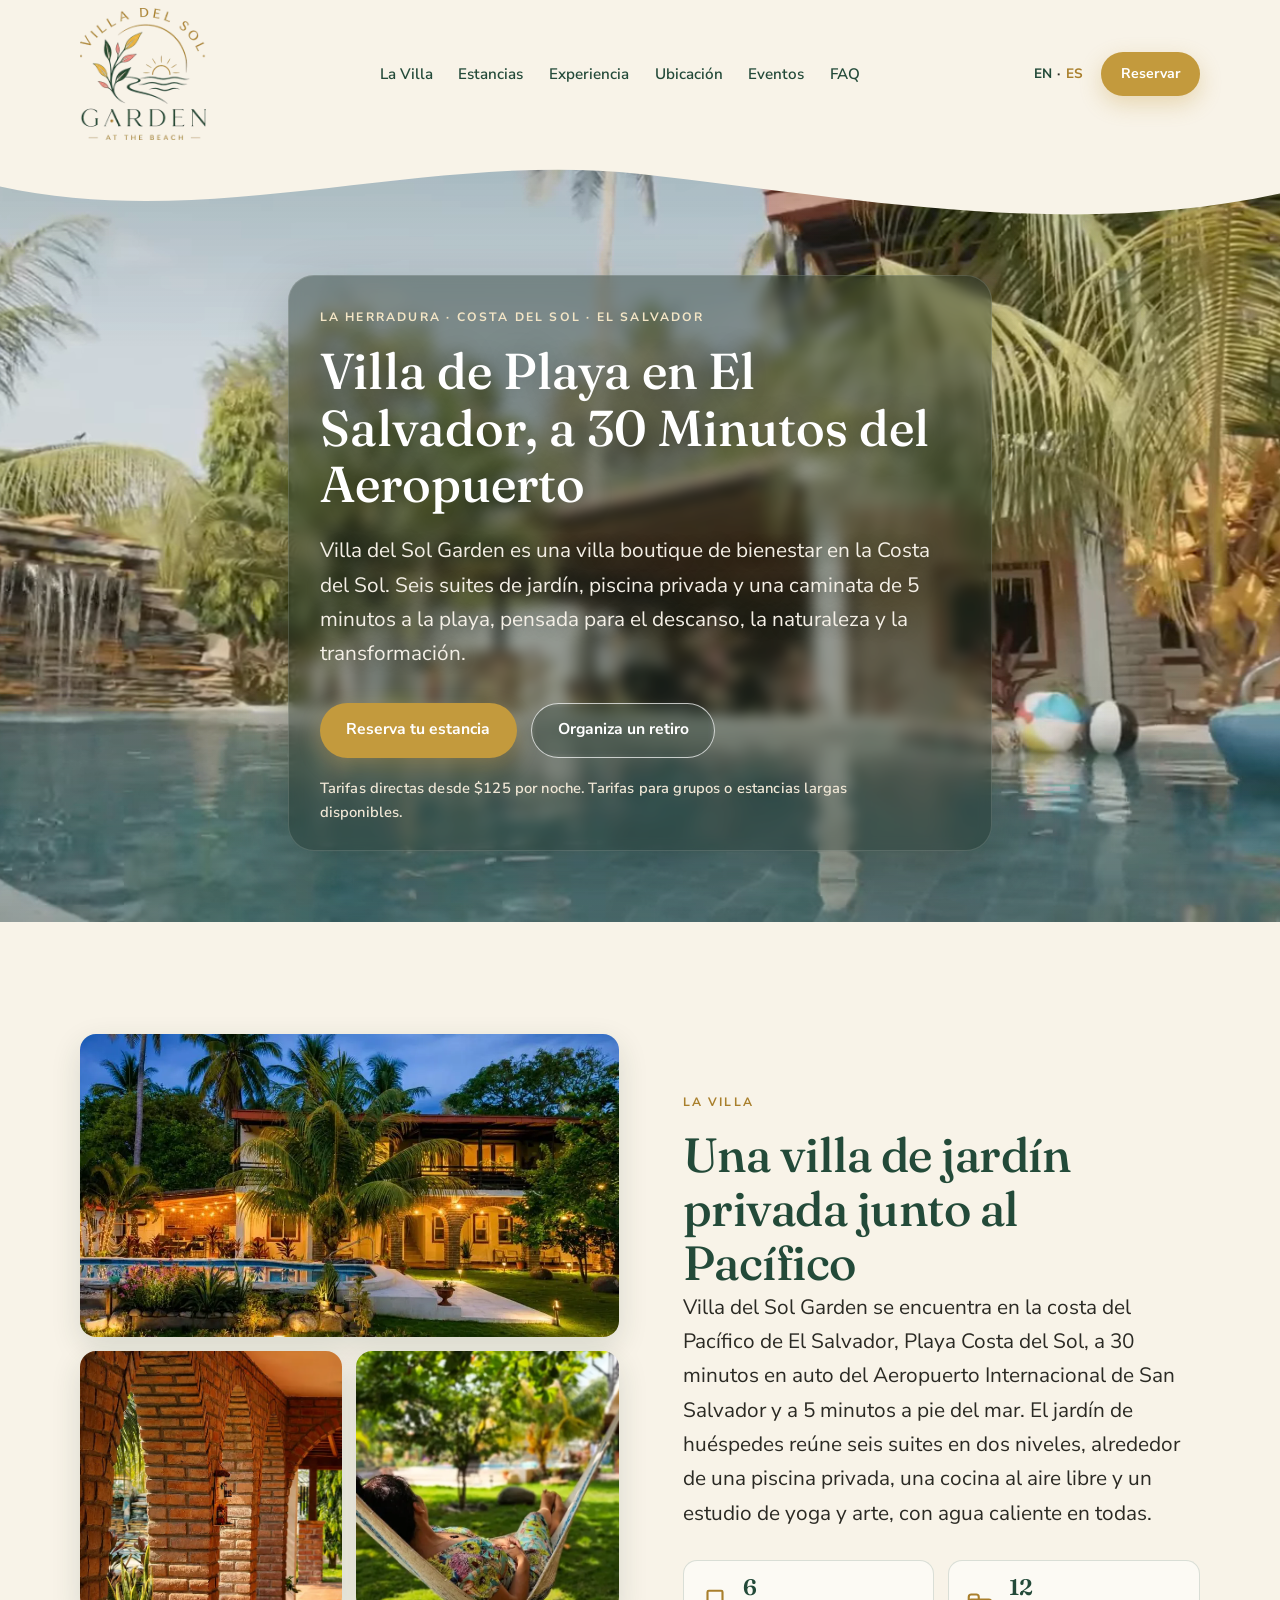
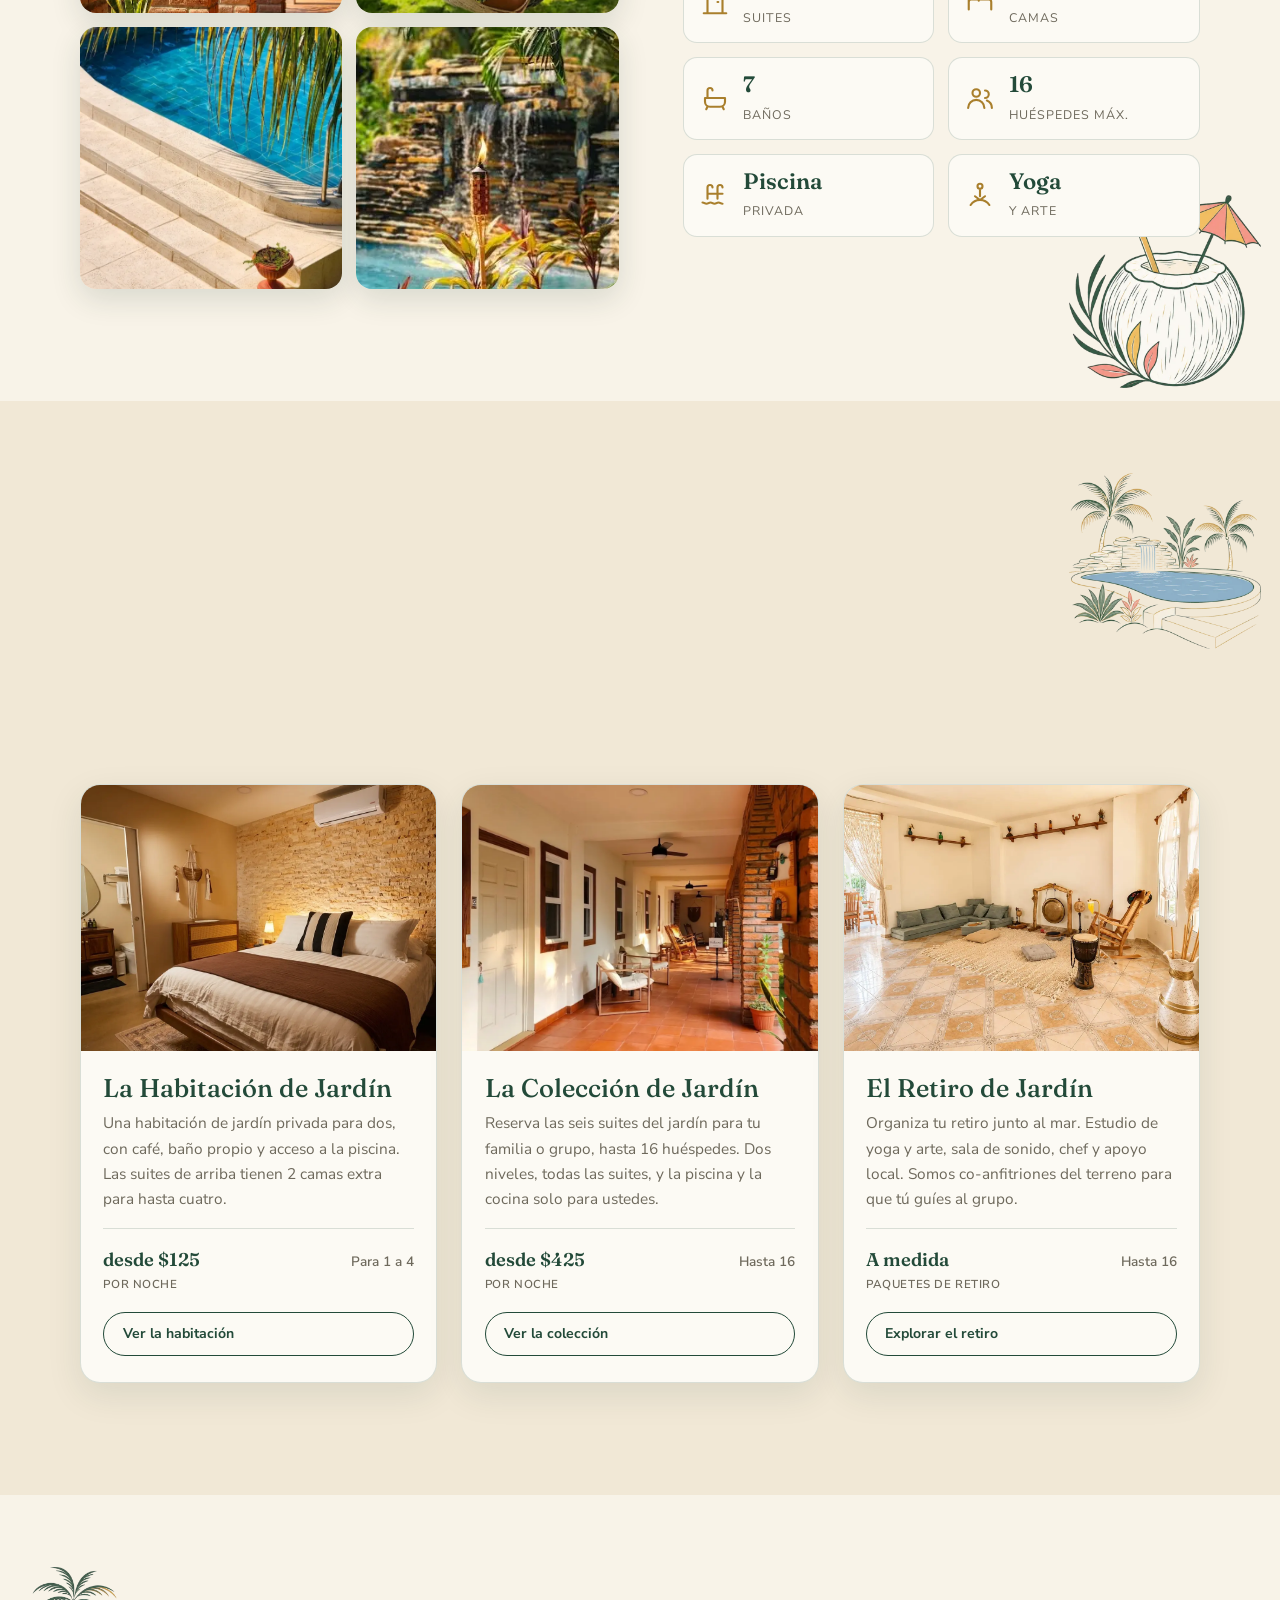
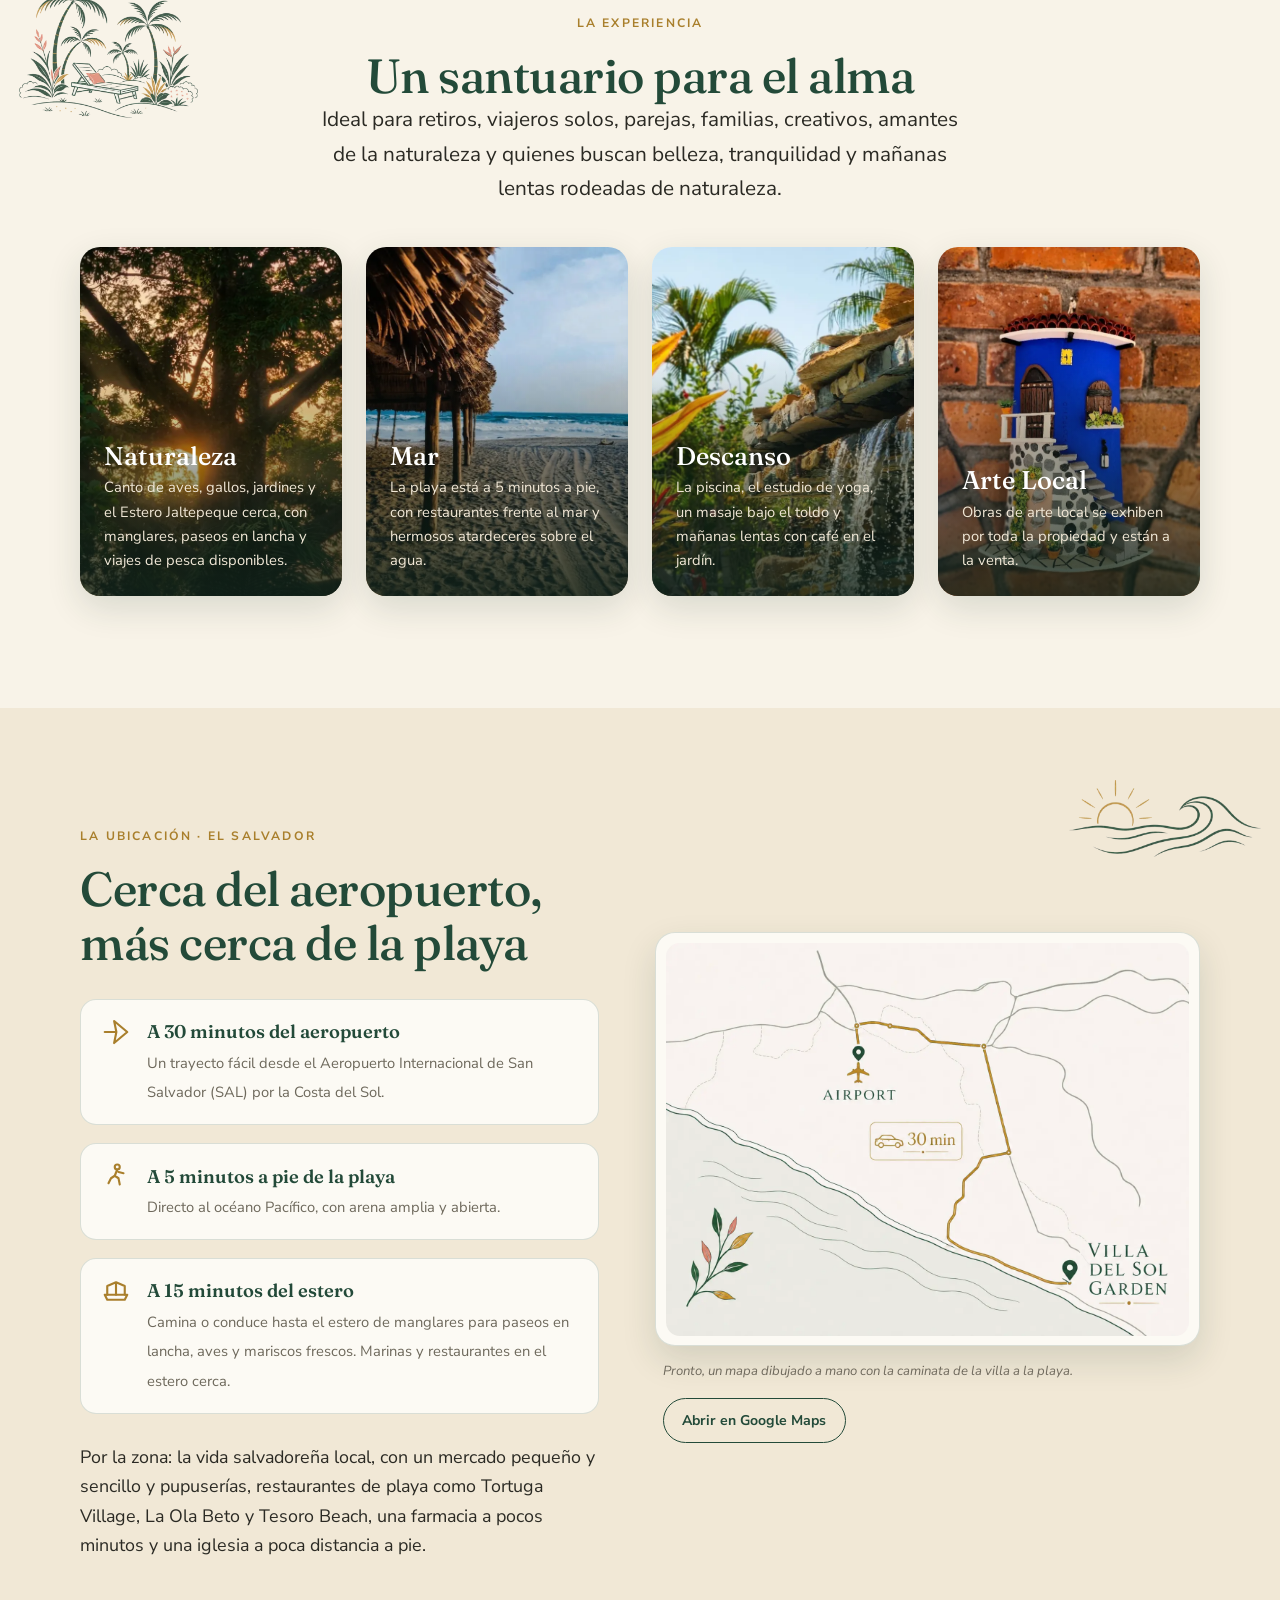
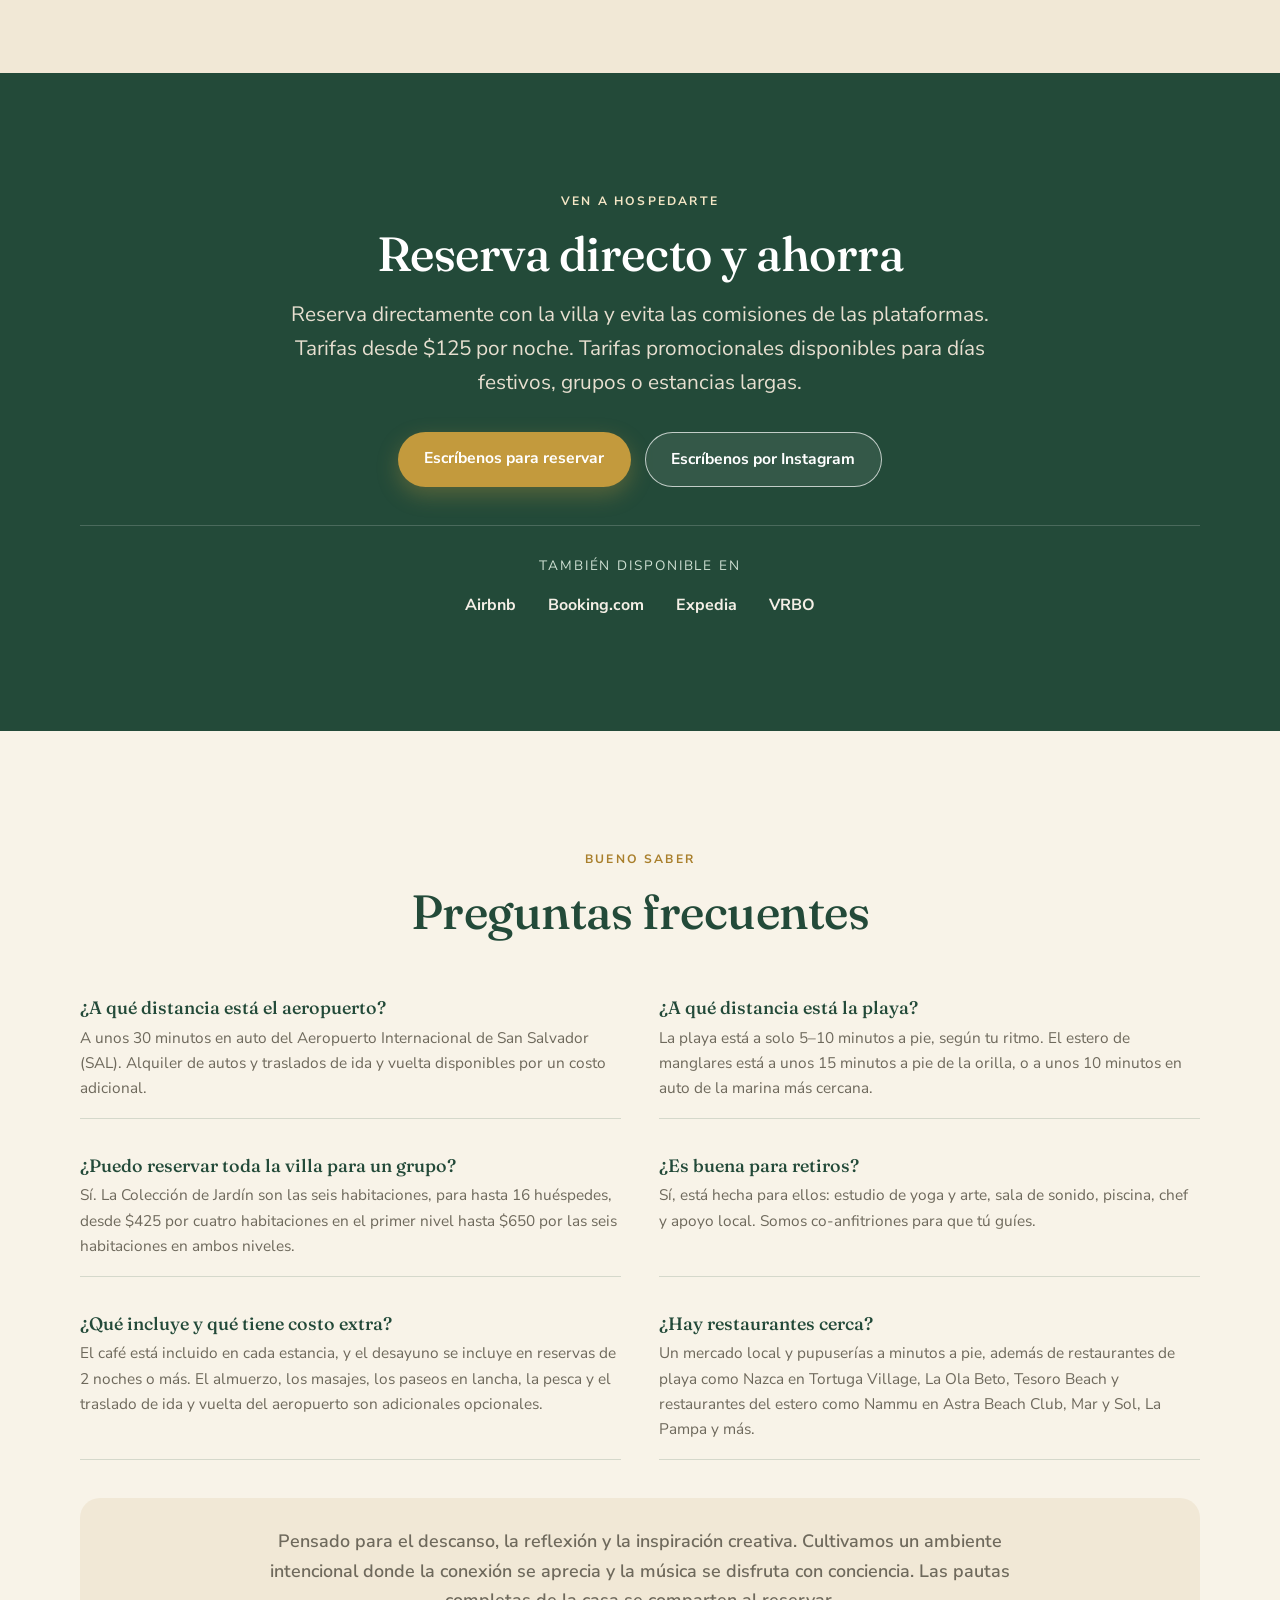
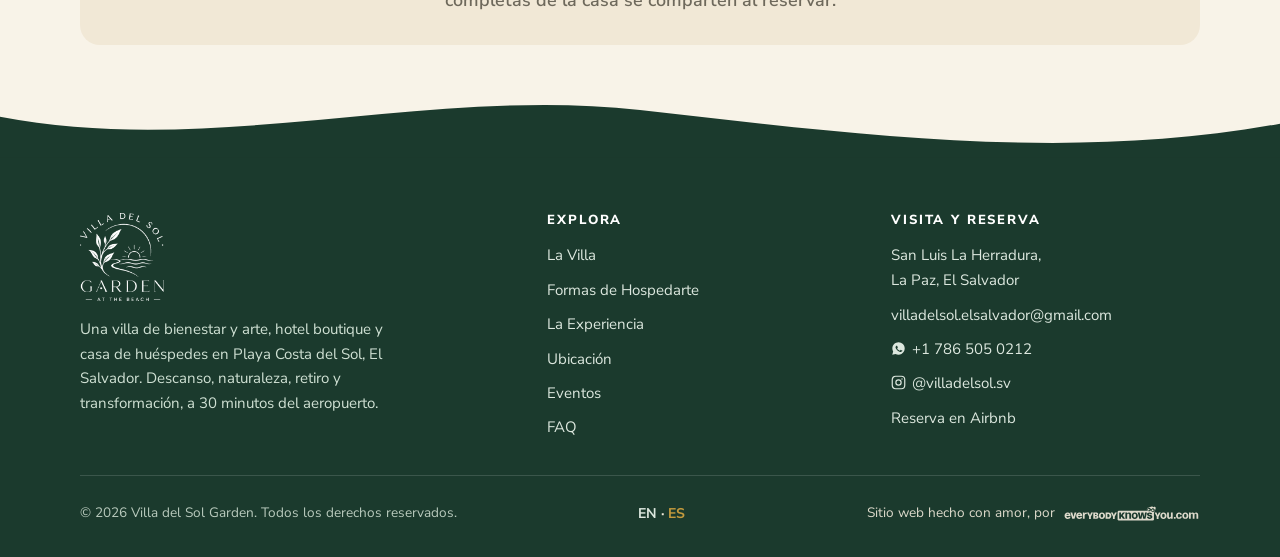
==== es/index.html @ 2000666f "Real La Teja photo + tweaks: coffee/breakfast-2night FAQ, remove Astra & driving distance, trim well" ====
<!DOCTYPE html>
<html lang="es">
<head>
<meta charset="UTF-8">
<meta name="viewport" content="width=device-width, initial-scale=1.0">
<title>Villa de Playa en El Salvador, a 30 Minutos del Aeropuerto</title>
<meta name="description" content="Villa del Sol Garden es una villa de bienestar en El Salvador, a 30 minutos del aeropuerto y a 5 minutos a pie de la playa. Seis suites, piscina privada, retiros. Reserva directo.">
<meta name="keywords" content="villa de playa El Salvador, alquiler de villa cerca del aeropuerto El Salvador, casa de playa a 30 minutos del aeropuerto, villa Costa del Sol, villa en La Herradura, retiro de bienestar El Salvador, venue para retiros El Salvador, villa privada con piscina El Salvador, casa de playa El Salvador">

<link rel="canonical" href="https://villadelsolsv.com/es/">
<link rel="alternate" hreflang="en" href="https://villadelsolsv.com/">
<link rel="alternate" hreflang="es" href="https://villadelsolsv.com/es/">
<link rel="alternate" hreflang="es-SV" href="https://villadelsolsv.com/es/">
<link rel="alternate" hreflang="x-default" href="https://villadelsolsv.com/">

<meta property="og:title" content="Villa de Playa en El Salvador, a 30 Minutos del Aeropuerto">
<meta property="og:description" content="Una villa de bienestar en la Costa del Sol de El Salvador. Seis suites de jardin, piscina privada y una caminata de 5 minutos a la playa.">
<meta property="og:type" content="website">
<meta property="og:url" content="https://villadelsolsv.com/es/">
<meta property="og:image" content="https://villadelsolsv.com/assets/images/social-share/social-share-villa-del-sol-garden-villadelsolsv.com.jpg">
<meta property="og:image:width" content="1200">
<meta property="og:image:height" content="630">
<meta property="og:image:alt" content="Villa del Sol Garden iluminada al atardecer junto a su piscina y palmeras">
<meta property="og:site_name" content="Villa del Sol Garden">
<meta property="og:locale" content="es_SV">
<meta property="og:locale:alternate" content="en_US">

<meta name="twitter:card" content="summary_large_image">
<meta name="twitter:title" content="Villa de Playa en El Salvador, a 30 Minutos del Aeropuerto">
<meta name="twitter:description" content="Una villa de bienestar en la Costa del Sol de El Salvador. Seis suites de jardin, piscina privada y una caminata de 5 minutos a la playa.">
<meta name="twitter:image" content="https://villadelsolsv.com/assets/images/social-share/social-share-villa-del-sol-garden-villadelsolsv.com.jpg">

<meta name="robots" content="index, follow, max-image-preview:large, max-snippet:-1, max-video-preview:-1">
<meta name="author" content="Villa del Sol Garden">
<meta name="theme-color" content="#234A39">
<meta name="geo.region" content="SV">
<meta name="geo.placename" content="La Herradura, La Paz, El Salvador">
<meta http-equiv="content-language" content="es">

<link rel="icon" href="../favicon.ico" sizes="any">
<link rel="icon" type="image/png" sizes="32x32" href="../favicon-32x32.png">
<link rel="icon" type="image/png" sizes="16x16" href="../favicon-16x16.png">
<link rel="apple-touch-icon" sizes="180x180" href="../apple-touch-icon.png">
<link rel="manifest" href="../site.webmanifest">
<link rel="alternate" type="text/plain" title="llms.txt" href="https://villadelsolsv.com/llms.txt">

<link rel="preload" as="image" href="../assets/images/hero/hero-villa-del-sol-garden-villadelsolsv.com.webp" type="image/webp" fetchpriority="high">
<link rel="preconnect" href="https://fonts.googleapis.com">
<link rel="preconnect" href="https://fonts.gstatic.com" crossorigin>
<link rel="preload" as="style" href="https://fonts.googleapis.com/css2?family=Fraunces:ital,wght@0,400;0,500;0,600;1,400&amp;family=Nunito+Sans:wght@400;600;700;800&amp;display=swap">
<link rel="stylesheet" href="https://fonts.googleapis.com/css2?family=Fraunces:ital,wght@0,400;0,500;0,600;1,400&amp;family=Nunito+Sans:wght@400;600;700;800&amp;display=swap" media="print" onload="this.media='all'">
<noscript><link rel="stylesheet" href="https://fonts.googleapis.com/css2?family=Fraunces:ital,wght@0,400;0,500;0,600;1,400&amp;family=Nunito+Sans:wght@400;600;700;800&amp;display=swap"></noscript>

<link rel="stylesheet" href="../assets/css/tokens.css">
<link rel="stylesheet" href="../assets/css/styles.css">

<script type="application/ld+json">
{
  "@context": "https://schema.org",
  "@graph": [
    {
      "@type": "Organization",
      "@id": "https://villadelsolsv.com/#org",
      "name": "Villa del Sol Garden",
      "alternateName": ["Villa del Sol Garden at the Beach", "Villa del Sol"],
      "url": "https://villadelsolsv.com/",
      "logo": "https://villadelsolsv.com/assets/images/logos/logo-villa-del-sol-garden-villadelsolsv.com.webp",
      "image": "https://villadelsolsv.com/assets/images/social-share/social-share-villa-del-sol-garden-villadelsolsv.com.jpg",
      "slogan": "Una villa de bienestar para el descanso, la naturaleza y la transformacion.",
      "description": "Villa del Sol Garden es una villa de bienestar en la Costa del Sol de El Salvador, a 30 minutos del Aeropuerto Internacional de San Salvador y a 5 minutos a pie de la playa. Seis suites de jardin, piscina privada, estudio de yoga y arte, y hospedaje para retiros.",
      "areaServed": ["SV", "US"],
      "knowsLanguage": ["en", "es"],
      "email": "villadelsol.elsalvador@gmail.com",
      "sameAs": [
        "https://www.instagram.com/villadelsol.sv",
        "https://www.airbnb.com/rooms/1538525863498838806",
        "https://www.booking.com/hotel/sv/villa-del-sol-garden-at-the-beach.html",
        "https://www.expedia.com/La-Herradura-Hotels-Villa-Del-Sol-Garden-At-The-Beach.h128071885.Hotel-Information"
      ]
    },
    {
      "@type": ["LodgingBusiness", "LocalBusiness"],
      "@id": "https://villadelsolsv.com/#lodging",
      "name": "Villa del Sol Garden",
      "parentOrganization": {"@id": "https://villadelsolsv.com/#org"},
      "description": "Villa de bienestar cerca de la playa y venue para retiros en La Herradura, El Salvador. Alquila una suite de jardin, todo el jardin de seis suites para un grupo de hasta 16, u organiza un retiro junto al mar.",
      "image": "https://villadelsolsv.com/assets/images/social-share/social-share-villa-del-sol-garden-villadelsolsv.com.jpg",
      "url": "https://villadelsolsv.com/es/",
      "email": "villadelsol.elsalvador@gmail.com",
      "priceRange": "$$",
      "currenciesAccepted": "USD",
      "numberOfRooms": 6,
      "address": {"@type": "PostalAddress", "addressCountry": "SV", "addressRegion": "La Paz", "addressLocality": "San Luis La Herradura"},
      "areaServed": [{"@type": "Country", "name": "El Salvador"}],
      "hasMap": "https://maps.app.goo.gl/d9JLudeJX6YPt68A8",
      "geo": {"@type": "GeoCoordinates", "latitude": 13.3318432, "longitude": -88.9728777}
    },
    {
      "@type": "WebSite",
      "@id": "https://villadelsolsv.com/#website",
      "url": "https://villadelsolsv.com/",
      "name": "Villa del Sol Garden",
      "inLanguage": ["en", "es"],
      "publisher": {"@id": "https://villadelsolsv.com/#org"}
    }
  ]
}
</script>
<script type="application/ld+json">
{
  "@context": "https://schema.org",
  "@type": "FAQPage",
  "@id": "https://villadelsolsv.com/es/#faq",
  "inLanguage": "es",
  "mainEntity": [
    {"@type":"Question","name":"A que distancia esta del aeropuerto?","acceptedAnswer":{"@type":"Answer","text":"A unos 30 minutos en auto del Aeropuerto Internacional de San Salvador (SAL), en la Costa del Sol cerca de La Herradura."}},
    {"@type":"Question","name":"A que distancia esta la playa?","acceptedAnswer":{"@type":"Answer","text":"El Pacifico esta a unos 5 minutos a pie, y el estero de manglares a unos 15 minutos caminando."}},
    {"@type":"Question","name":"Puedo reservar toda la villa para un grupo?","acceptedAnswer":{"@type":"Answer","text":"Si. La Coleccion de Jardin son las seis habitaciones, para hasta 16 huespedes, desde 425 dolares por cuatro habitaciones en el primer nivel hasta 650 por las seis habitaciones en ambos niveles."}},
    {"@type":"Question","name":"Es buena para retiros?","acceptedAnswer":{"@type":"Answer","text":"Si. Esta hecha para retiros, con estudio de yoga y arte, sala de sonido, piscina, chef y apoyo local. La anfitriona co-organiza para que los facilitadores solo guien."}},
    {"@type":"Question","name":"Que incluye y que tiene costo extra?","acceptedAnswer":{"@type":"Answer","text":"El cafe esta incluido en cada estancia, y el desayuno se incluye en reservas de 2 noches o mas. El almuerzo, los masajes, los paseos en lancha, la pesca y el traslado del aeropuerto son adicionales opcionales."}},
    {"@type":"Question","name":"Hay restaurantes cerca?","acceptedAnswer":{"@type":"Answer","text":"Un mercado local y pupuserias a minutos, ademas de restaurantes de playa como Tortuga Village, La Ola Beto y Tesoro Beach."}}
  ]
}
</script>
</head>
<body>

<header class="site-header">
  <div class="wrap">
    <nav class="nav" aria-label="Principal">
      <a class="brand" href="index.html" aria-label="Inicio de Villa del Sol Garden">
        <img src="../assets/images/logos/logo-villa-del-sol-garden-transparent-villadelsolsv.com.webp" alt="Logo de Villa del Sol Garden" width="132" height="140">
        <span class="brand-name">Villa del Sol Garden<small>Junto a la Playa</small></span>
      </a>
      <ul class="nav-links">
        <li><a href="#villa">La Villa</a></li>
        <li><a href="#stays">Estancias</a></li>
        <li><a href="#experience">Experiencia</a></li>
        <li><a href="#location">Ubicaci&oacute;n</a></li>
        <li><a href="retreat.html#events">Eventos</a></li><li><a href="faq.html">FAQ</a></li>
      </ul>
      <div class="nav-right">
        <div class="lang"><a href="../index.html">EN</a> · <span class="active">ES</span></div>
        <a class="btn btn-gold btn-sm" href="#book">Reservar</a>
        <button class="nav-toggle" aria-label="Abrir men&uacute;" aria-expanded="false"><span></span><span></span><span></span></button>
      </div>
    </nav>
  </div>
</header>

<main>

  <section class="hero" id="top">
    <div class="hero-media">
      <img class="hero-poster" src="../assets/images/hero/hero-villa-del-sol-garden-villadelsolsv.com.webp" alt="Villa del Sol Garden iluminada al atardecer junto a su piscina, palmeras y jard&iacute;n" fetchpriority="high">
      <video class="hero-video" muted loop playsinline preload="none" aria-hidden="true"
        data-mp4="../assets/video/hero-loop-villa-del-sol-villadelsolsv.com.mp4"
        data-webm="../assets/video/hero-loop-villa-del-sol-villadelsolsv.com.webm"></video>
    </div>
    <div class="hero-wave" aria-hidden="true">
      <svg viewBox="0 0 1440 100" preserveAspectRatio="none"><path d="M0,44 C240,96 480,4 720,30 C960,56 1200,104 1440,52 L1440,0 L0,0 Z"></path></svg>
    </div>
    <div class="wrap">
      <div class="hero-inner">
        <span class="eyebrow">La Herradura &middot; Costa del Sol &middot; El Salvador</span>
        <h1>Villa de Playa en El Salvador, a 30 Minutos del Aeropuerto</h1>
        <p class="lead">Villa del Sol Garden es una villa boutique de bienestar en la Costa del Sol. Seis suites de jard&iacute;n, piscina privada y una caminata de 5 minutos a la playa, pensada para el descanso, la naturaleza y la transformaci&oacute;n.</p>
        <div class="hero-cta">
          <a class="btn btn-gold" href="#book">Reserva tu estancia</a>
          <a class="btn btn-ghost" href="#stays">Organiza un retiro</a>
        </div>
        <p class="hero-note">Tarifas directas desde $125 por noche. Tarifas para grupos o estancias largas disponibles.</p>
      </div>
    </div>
  </section>

  <section class="section" id="villa"><div class="motif motif--br" aria-hidden="true"><img src="../assets/images/decor/decor-coconut-drink-villa-del-sol-villadelsolsv.com.webp" alt="A coconut drink illustration" loading="lazy"></div>
    <div class="wrap">
      <div class="villa-grid">
        <div class="villa-mosaic reveal">
          <img src="../assets/images/gallery/villa-1-villa-del-sol-villadelsolsv.com.webp" alt="Villa del Sol Garden y su piscina desde el jard&iacute;n" loading="lazy">
          <img src="../assets/images/gallery/villa-2-villa-del-sol-villadelsolsv.com.webp" alt="Palmeras y vegetaci&oacute;n en los jardines de Villa del Sol Garden" loading="lazy">
          <img src="../assets/images/gallery/villa-3-villa-del-sol-villadelsolsv.com.webp" alt="Terraza cubierta y comedor al aire libre en Villa del Sol Garden" loading="lazy">
          <img src="../assets/images/gallery/villa-4-villa-del-sol-villadelsolsv.com.webp" alt="Interior c&aacute;lido de una suite en Villa del Sol Garden" loading="lazy">
          <img src="../assets/images/gallery/villa-5-villa-del-sol-villadelsolsv.com.webp" alt="Detalle del jard&iacute;n en Villa del Sol Garden" loading="lazy">
        </div>
        <div class="reveal">
          <span class="eyebrow">La Villa</span>
          <h2>Una villa de jard&iacute;n privada junto al Pac&iacute;fico</h2>
          <p class="lead">Villa del Sol Garden se encuentra en la costa del Pac&iacute;fico de El Salvador, Playa Costa del Sol, a 30 minutos en auto del Aeropuerto Internacional de San Salvador y a 5 minutos a pie del mar. El jard&iacute;n de hu&eacute;spedes re&uacute;ne seis suites en dos niveles, alrededor de una piscina privada, una cocina al aire libre y un estudio de yoga y arte, con agua caliente en todas.</p>
          <div class="icon-stats">
            <div class="icon-stat"><svg viewBox="0 0 24 24" fill="none" stroke="currentColor" stroke-width="1.7" stroke-linecap="round" stroke-linejoin="round"><path d="M3 21h18M6 21V4a1 1 0 0 1 1-1h10a1 1 0 0 1 1 1v17"/><path d="M14 12h.6"/></svg><div><b>6</b><span>Suites</span></div></div>
            <div class="icon-stat"><svg viewBox="0 0 24 24" fill="none" stroke="currentColor" stroke-width="1.7" stroke-linecap="round" stroke-linejoin="round"><path d="M3 18v-6a2 2 0 0 1 2-2h14a2 2 0 0 1 2 2v6M3 18v-9M21 18v-3M3 12V8a2 2 0 0 1 2-2h4a2 2 0 0 1 2 2v3"/></svg><div><b>12</b><span>Camas</span></div></div>
            <div class="icon-stat"><svg viewBox="0 0 24 24" fill="none" stroke="currentColor" stroke-width="1.7" stroke-linecap="round" stroke-linejoin="round"><path d="M4 12h16v3a4 4 0 0 1-4 4H8a4 4 0 0 1-4-4v-3Z"/><path d="M6 12V6a2 2 0 0 1 4 0"/><path d="M6 19l-1 2M18 19l1 2"/></svg><div><b>7</b><span>Ba&ntilde;os</span></div></div>
            <div class="icon-stat"><svg viewBox="0 0 24 24" fill="none" stroke="currentColor" stroke-width="1.7" stroke-linecap="round" stroke-linejoin="round"><circle cx="9" cy="8" r="3"/><path d="M2.5 20a6.5 6.5 0 0 1 13 0M16 6a3 3 0 0 1 0 6M21.5 20a6.5 6.5 0 0 0-4-6"/></svg><div><b>16</b><span>Hu&eacute;spedes m&aacute;x.</span></div></div>
            <div class="icon-stat"><svg viewBox="0 0 24 24" fill="none" stroke="currentColor" stroke-width="1.7" stroke-linecap="round" stroke-linejoin="round"><path d="M2 18c1.6 0 1.6 1 3.2 1s1.6-1 3.2-1 1.6 1 3.2 1 1.6-1 3.2-1 1.6 1 3.2 1"/><path d="M6 15V6a2 2 0 0 1 4 0M14 15V6a2 2 0 0 1 4 0M6 11h12"/></svg><div><b>Piscina</b><span>Privada</span></div></div>
            <div class="icon-stat"><svg viewBox="0 0 24 24" fill="none" stroke="currentColor" stroke-width="1.7" stroke-linecap="round" stroke-linejoin="round"><circle cx="12" cy="5" r="2"/><path d="M12 8v5M4.5 20c2-3 4.7-4 7.5-4s5.5 1 7.5 4M8 13l4 3 4-3"/></svg><div><b>Yoga</b><span>y arte</span></div></div>
          </div>
        </div>
      </div>
    </div>
  </section>

  <section class="section section--surface" id="stays"><div class="motif motif--right motif--top" aria-hidden="true"><img src="../assets/images/decor/decor-swimming-pool-villa-del-sol-villadelsolsv.com.webp" alt="A swimming pool illustration" loading="lazy"></div>
    <div class="leaf-flock" data-n="12" aria-hidden="true"></div>
    <div class="wrap">
      <div class="sec-head center reveal">
        <span class="eyebrow">Formas de Hospedarte</span>
        <h2>3 formas de disfrutar el jard&iacute;n</h2>
        <p class="lead">Ven solo o en pareja, con toda la familia o en grupo, u organiza un retiro junto al mar. El caf&eacute; est&aacute; incluido en cada estancia.</p>
        <span class="beach-badge"><svg viewBox="0 0 24 24" fill="none" stroke="currentColor" stroke-width="1.7" stroke-linecap="round" stroke-linejoin="round"><circle cx="13" cy="4" r="2"/><path d="M13 6l-2 5 3 2 1 5M11 11l-3 2-2 4M14 8l4 1"/></svg> A solo 5 minutos a pie de la playa</span>
      </div>
      <div class="stay-grid">
        <article class="stay-card reveal">
          <div class="ph"><img src="../assets/images/rooms/single-garden-room-villa-del-sol-villadelsolsv.com.webp" alt="Suite de jard&iacute;n privada con cama queen en Villa del Sol Garden" loading="lazy"></div>
          <div class="stay-body">
            <h3>La Habitaci&oacute;n de Jard&iacute;n</h3>
            <p>Una habitaci&oacute;n de jard&iacute;n privada para dos, con caf&eacute;, ba&ntilde;o propio y acceso a la piscina. Las suites de arriba tienen 2 camas extra para hasta cuatro.</p>
            <div class="stay-meta"><span class="price">desde $125<small>por noche</small></span><span class="cap-n">Para 1 a 4</span></div>
            <a class="btn btn-outline btn-sm" href="single.html">Ver la habitaci&oacute;n</a>
          </div>
        </article>
        <article class="stay-card reveal">
          <div class="ph"><img src="../assets/images/rooms/family-garden-collection-villa-del-sol-villadelsolsv.com.webp" alt="El jard&iacute;n completo y la terraza de Villa del Sol Garden preparados para un grupo" loading="lazy"></div>
          <div class="stay-body">
            <h3>La Colecci&oacute;n de Jard&iacute;n</h3>
            <p>Reserva las seis suites del jard&iacute;n para tu familia o grupo, hasta 16 hu&eacute;spedes. Dos niveles, todas las suites, y la piscina y la cocina solo para ustedes.</p>
            <div class="stay-meta"><span class="price">desde $425<small>por noche</small></span><span class="cap-n">Hasta 16</span></div>
            <a class="btn btn-outline btn-sm" href="family.html">Ver la colecci&oacute;n</a>
          </div>
        </article>
        <article class="stay-card reveal">
          <div class="ph"><img src="../assets/images/rooms/garden-retreat-villa-del-sol-villadelsolsv.com.webp" alt="Espacio de yoga y reuni&oacute;n preparado para un retiro en Villa del Sol Garden" loading="lazy"></div>
          <div class="stay-body">
            <h3>El Retiro de Jard&iacute;n</h3>
            <p>Organiza tu retiro junto al mar. Estudio de yoga y arte, sala de sonido, chef y apoyo local. Somos co-anfitriones del terreno para que t&uacute; gu&iacute;es al grupo.</p>
            <div class="stay-meta"><span class="price">A medida<small>paquetes de retiro</small></span><span class="cap-n">Hasta 16</span></div>
            <a class="btn btn-outline btn-sm" href="retreat.html">Explorar el retiro</a>
          </div>
        </article>
      </div>
    </div>
  </section>

  <section class="section" id="experience"><div class="motif motif--left motif--top" aria-hidden="true"><img src="../assets/images/decor/decor-palm-relax-villa-del-sol-villadelsolsv.com.webp" alt="A palm trees and lounge illustration" loading="lazy"></div>
    <div class="wrap">
      <div class="sec-head center reveal">
        <span class="eyebrow">La Experiencia</span>
        <h2>Un santuario para el alma</h2>
        <p class="lead">Ideal para retiros, viajeros solos, parejas, familias, creativos, amantes de la naturaleza y quienes buscan belleza, tranquilidad y ma&ntilde;anas lentas rodeadas de naturaleza.</p>
      </div>
      <div class="exp-grid">
        <article class="exp-card reveal">
          <img src="../assets/images/experience/experience-nature-villa-del-sol-villadelsolsv.com.webp" alt="Naturaleza tropical y canto de aves alrededor de Villa del Sol Garden" loading="lazy">
          <div class="txt"><h3>Naturaleza</h3><p>Canto de aves, gallos, jardines y el Estero Jaltepeque cerca, con manglares, paseos en lancha y viajes de pesca disponibles.</p></div>
        </article>
        <article class="exp-card reveal">
          <img src="../assets/images/experience/experience-ocean-villa-del-sol-villadelsolsv.com.webp" alt="El oc&eacute;ano Pac&iacute;fico y el atardecer cerca de Villa del Sol Garden" loading="lazy">
          <div class="txt"><h3>Mar</h3><p>La playa est&aacute; a 5 minutos a pie, con restaurantes frente al mar y hermosos atardeceres sobre el agua.</p></div>
        </article>
        <article class="exp-card reveal">
          <img src="../assets/images/experience/experience-relaxation-villa-del-sol-villadelsolsv.com.webp" alt="Descanso junto a la piscina y el jard&iacute;n en Villa del Sol Garden" loading="lazy">
          <div class="txt"><h3>Descanso</h3><p>La piscina, el estudio de yoga, un masaje bajo el toldo y ma&ntilde;anas lentas con caf&eacute; en el jard&iacute;n.</p></div>
        </article>
        <article class="exp-card reveal">
          <img src="../assets/images/experience/experience-localart-villa-del-sol-villadelsolsv.com.webp" alt="Arte salvadore&ntilde;o local exhibido en Villa del Sol Garden" loading="lazy">
          <div class="txt"><h3>Arte Local</h3><p>Obras de arte local se exhiben por toda la propiedad y est&aacute;n a la venta.</p></div>
        </article>
      </div>
    </div>
  </section>

  <section class="section section--surface" id="location"><div class="motif motif--right motif--top" aria-hidden="true"><img src="../assets/images/decor/decor-waves-sun-villa-del-sol-villadelsolsv.com.webp" alt="A waves and sun illustration" loading="lazy"></div>
    <div class="wrap">
      <div class="loc-grid">
        <div class="reveal">
          <span class="eyebrow">La Ubicaci&oacute;n &middot; El Salvador</span>
          <h2>Cerca del aeropuerto, m&aacute;s cerca de la playa</h2>
          <div class="loc-facts">
            <div class="loc-fact"><svg viewBox="0 0 24 24" fill="none" stroke="currentColor" stroke-width="1.7" stroke-linecap="round" stroke-linejoin="round"><path d="M10.5 3.2 21 12l-10.5 8.8 1.8-8.8-1.8-8.8Z"/><path d="M3 12h8.5"/></svg><div><b>A 30 minutos del aeropuerto</b><span>Un trayecto f&aacute;cil desde el Aeropuerto Internacional de San Salvador (SAL) por la Costa del Sol.</span></div></div>
            <div class="loc-fact"><svg viewBox="0 0 24 24" fill="none" stroke="currentColor" stroke-width="1.7" stroke-linecap="round" stroke-linejoin="round"><circle cx="13" cy="4" r="2"/><path d="M13 6l-2 5 3 2 1 5M11 11l-3 2-2 4M14 8l4 1"/></svg><div><b>A 5 minutos a pie de la playa</b><span>Directo al oc&eacute;ano Pac&iacute;fico, con arena amplia y abierta.</span></div></div>
            <div class="loc-fact"><svg viewBox="0 0 24 24" fill="none" stroke="currentColor" stroke-width="1.7" stroke-linecap="round" stroke-linejoin="round"><path d="M3 15h18l-2 4H5l-2-4Z"/><path d="M5 15V8l7-3 7 3v7M12 5v10"/></svg><div><b>A 15 minutos del estero</b><span>Camina o conduce hasta el estero de manglares para paseos en lancha, aves y mariscos frescos. Marinas y restaurantes en el estero cerca.</span></div></div>
          </div>
          <p>Por la zona: la vida salvadore&ntilde;a local, con un mercado peque&ntilde;o y sencillo y pupuser&iacute;as, restaurantes de playa como Tortuga Village, La Ola Beto y Tesoro Beach, una farmacia a pocos minutos y una iglesia a poca distancia a pie.</p>
        </div>
        <div class="reveal">
          <div class="sketch-map"><img src="../assets/images/gallery/route-map-airport-villa-del-sol-villadelsolsv.com.webp" alt="Mapa ilustrado del trayecto de 30 minutos en auto desde el aeropuerto de San Salvador (SAL) hasta Villa del Sol Garden en la Costa del Sol" loading="lazy" style="width:100%;height:auto;display:block;border-radius:14px">
          </div>
          <div class="map-actions">
            <p class="map-note">Pronto, un mapa dibujado a mano con la caminata de la villa a la playa.</p>
            <a class="btn btn-outline btn-sm" href="https://maps.app.goo.gl/d9JLudeJX6YPt68A8" target="_blank" rel="noopener">Abrir en Google Maps</a>
          </div>
        </div>
      </div>
    </div>
  </section>

  <section class="section book" id="book">
<div class="leaf-flock gold on-dark" data-n="12" aria-hidden="true"></div>
    <div class="wrap">
      <div class="reveal">
        <span class="eyebrow">Ven a Hospedarte</span>
        <h2>Reserva directo y ahorra</h2>
        <p class="lead">Reserva directamente con la villa y evita las comisiones de las plataformas. Tarifas desde $125 por noche. Tarifas promocionales disponibles para d&iacute;as festivos, grupos o estancias largas.</p>
        <div class="book-cta">
          <a class="btn btn-gold" href="mailto:villadelsol.elsalvador@gmail.com?subject=Consulta%20de%20reserva%20-%20Villa%20del%20Sol%20Garden">Escr&iacute;benos para reservar</a>
          <a class="btn btn-ghost" href="https://www.instagram.com/villadelsol.sv" target="_blank" rel="noopener">Escr&iacute;benos por Instagram</a>
        </div>
        <div class="book-platforms">
          <p>Tambi&eacute;n disponible en</p>
          <div class="plat-links">
            <a href="https://www.airbnb.com/rooms/1538525863498838806" target="_blank" rel="noopener">Airbnb</a>
            <a href="https://www.booking.com/hotel/sv/villa-del-sol-garden-at-the-beach.es.html" target="_blank" rel="noopener">Booking.com</a>
            <a href="https://www.expedia.com/La-Herradura-Hotels-Villa-Del-Sol-Garden-At-The-Beach.h128071885.Hotel-Information" target="_blank" rel="noopener">Expedia</a>
            <a href="https://www.vrbo.com/5185787" target="_blank" rel="noopener">VRBO</a>
          </div>
        </div>
      </div>
    </div>
  </section>

  <section class="section" id="faq">
    <div class="wrap">
      <div class="sec-head center reveal">
        <span class="eyebrow">Bueno Saber</span>
        <h2>Preguntas frecuentes</h2>
      </div>
      <div class="faq-grid reveal">
        <div class="faq-item"><h3>&iquest;A qu&eacute; distancia est&aacute; el aeropuerto?</h3><p>A unos 30 minutos en auto del Aeropuerto Internacional de San Salvador (SAL). Alquiler de autos y traslados de ida y vuelta disponibles por un costo adicional.</p></div>
        <div class="faq-item"><h3>&iquest;A qu&eacute; distancia est&aacute; la playa?</h3><p>La playa est&aacute; a solo 5&ndash;10 minutos a pie, seg&uacute;n tu ritmo. El estero de manglares est&aacute; a unos 15 minutos a pie de la orilla, o a unos 10 minutos en auto de la marina m&aacute;s cercana.</p></div>
        <div class="faq-item"><h3>&iquest;Puedo reservar toda la villa para un grupo?</h3><p>S&iacute;. La Colecci&oacute;n de Jard&iacute;n son las seis habitaciones, para hasta 16 hu&eacute;spedes, desde $425 por cuatro habitaciones en el primer nivel hasta $650 por las seis habitaciones en ambos niveles.</p></div>
        <div class="faq-item"><h3>&iquest;Es buena para retiros?</h3><p>S&iacute;, est&aacute; hecha para ellos: estudio de yoga y arte, sala de sonido, piscina, chef y apoyo local. Somos co-anfitriones para que t&uacute; gu&iacute;es.</p></div>
        <div class="faq-item"><h3>&iquest;Qu&eacute; incluye y qu&eacute; tiene costo extra?</h3><p>El caf&eacute; est&aacute; incluido en cada estancia, y el desayuno se incluye en reservas de 2 noches o m&aacute;s. El almuerzo, los masajes, los paseos en lancha, la pesca y el traslado de ida y vuelta del aeropuerto son adicionales opcionales.</p></div>
        <div class="faq-item"><h3>&iquest;Hay restaurantes cerca?</h3><p>Un mercado local y pupuser&iacute;as a minutos a pie, adem&aacute;s de restaurantes de playa como Nazca en Tortuga Village, La Ola Beto, Tesoro Beach y restaurantes del estero como Nammu en Astra Beach Club, Mar y Sol, La Pampa y m&aacute;s.</p></div>
      </div>
      <div class="note-strip reveal" style="margin-top:2.4rem">
        <p>Pensado para el descanso, la reflexi&oacute;n y la inspiraci&oacute;n creativa. Cultivamos un ambiente intencional donde la conexi&oacute;n se aprecia y la m&uacute;sica se disfruta con conciencia. Las pautas completas de la casa se comparten al reservar.</p>
      </div>
    </div>
  </section>

</main>

<footer class="site-footer"><div class="footer-wave" aria-hidden="true"><svg viewBox="0 0 1440 90" preserveAspectRatio="none"><path d="M0,42 C240,90 480,6 720,34 C960,62 1200,96 1440,50 L1440,90 L0,90 Z"></path></svg></div>
  <div class="wrap">
    <div class="footer-top">
      <div class="footer-brand">
        <img src="../assets/images/logos/logo-villa-del-sol-garden-white-villadelsolsv.com.webp" alt="Logo de Villa del Sol Garden" width="140" height="140">
        <p>Una villa de bienestar y arte, hotel boutique y casa de hu&eacute;spedes en Playa Costa del Sol, El Salvador. Descanso, naturaleza, retiro y transformaci&oacute;n, a 30 minutos del aeropuerto.</p>
      </div>
      <div class="footer-col">
        <h4>Explora</h4>
        <ul>
          <li><a href="#villa">La Villa</a></li>
          <li><a href="#stays">Formas de Hospedarte</a></li>
          <li><a href="#experience">La Experiencia</a></li>
          <li><a href="#location">Ubicaci&oacute;n</a></li>
          <li><a href="retreat.html#events">Eventos</a></li><li><a href="faq.html">FAQ</a></li>
        </ul>
      </div>
      <div class="footer-col">
        <h4>Visita y Reserva</h4>
        <ul>
          <li>San Luis La Herradura,<br>La Paz, El Salvador</li>
          <li><a href="mailto:villadelsol.elsalvador@gmail.com">villadelsol.elsalvador@gmail.com</a></li><li><a href="https://wa.me/17865050212" target="_blank" rel="noopener"><svg viewBox="0 0 24 24" width="15" height="15" fill="currentColor" style="vertical-align:-2px;margin-right:.35rem"><path d="M12.04 2C6.58 2 2.13 6.45 2.13 11.91c0 1.75.46 3.45 1.32 4.95L2 22l5.25-1.38a9.9 9.9 0 0 0 4.79 1.22c5.46 0 9.91-4.45 9.91-9.91 0-2.65-1.03-5.14-2.9-7.01A9.82 9.82 0 0 0 12.04 2zm5.8 14.13c-.24.68-1.42 1.31-1.95 1.35-.5.05-.5.4-3.15-.66-2.66-1.05-4.32-3.77-4.45-3.95-.13-.18-1.06-1.41-1.06-2.69 0-1.28.67-1.9.91-2.17.24-.26.52-.33.7-.33.17 0 .35 0 .5.01.16.01.38-.06.59.45.24.58.79 2 .86 2.14.07.14.12.31.02.49-.09.18-.14.29-.28.45-.14.16-.29.35-.42.47-.14.14-.28.29-.12.57.16.28.72 1.19 1.55 1.93 1.06.95 1.96 1.24 2.24 1.38.28.14.44.12.61-.07.17-.19.7-.82.89-1.1.18-.28.37-.23.61-.14.24.09 1.55.73 1.82.86.27.14.44.2.51.32.07.11.07.66-.17 1.34z"/></svg>+1 786 505 0212</a></li>
          <li><a href="https://www.instagram.com/villadelsol.sv" target="_blank" rel="noopener"><svg viewBox="0 0 24 24" width="15" height="15" fill="none" stroke="currentColor" stroke-width="1.9" style="vertical-align:-2px;margin-right:.35rem"><rect x="2" y="2" width="20" height="20" rx="5.5"/><circle cx="12" cy="12" r="4.2"/><circle cx="17.6" cy="6.4" r="1.1" fill="currentColor" stroke="none"/></svg>@villadelsol.sv</a></li>
          <li><a href="https://www.airbnb.com/rooms/1538525863498838806" target="_blank" rel="noopener">Reserva en Airbnb</a></li>
        </ul>
      </div>
    </div>
    <div class="footer-bottom">
      <small>&copy; 2026 Villa del Sol Garden. Todos los derechos reservados.</small>
      <span class="footer-lang"><a href="../index.html">EN</a> · <span class="active">ES</span></span>
      <a class="eky-credit" href="https://everybodyknowsyou.com" target="_blank" rel="noopener" aria-label="Sitio web hecho con amor por everybodyknowsyou.com">
        <span class="eky-credit__text">Sitio web hecho con amor, por</span>
        <svg role="img" aria-label="everybodyknowsyou.com" xmlns="http://www.w3.org/2000/svg" viewBox="0 0 1296.95 160.34"><defs><style>.cls-1{fill:var(--eky-bg,#ffffff)}.cls-2{fill:var(--eky-fg,currentColor)}</style></defs><g><g><g><rect class="cls-2" x="515.16" y="55.21" width="342.62" height="90.52" rx="12" ry="12"/><path class="cls-1" d="M530.13,71.12h16.6v15.46l-.24,6.96h.32l3.32-4.61,15.14-17.81h19.83l-22.02,25.02,22.18,33.68h-19.92l-13.76-20.73-4.86,5.34v15.38h-16.6v-58.69Z"/><path class="cls-1" d="M604.13,71.12v8.01h.32c4.53-6.23,10.53-9.23,18.54-9.23,12.47,0,18.94,7.29,18.94,22.02v37.89h-16.6v-35.3c0-7.69-2.75-10.85-8.58-10.85-7.21,0-11.82,4.7-11.82,12.14v34h-16.6v-58.69h15.79Z"/><path class="cls-1" d="M647.37,100.43c0-17.57,11.09-30.52,29.31-30.52s29.31,12.95,29.31,30.52-11.09,30.6-29.31,30.6-29.31-13.03-29.31-30.6ZM688.66,100.43c0-9.8-3.81-17.16-11.98-17.16s-11.98,7.37-11.98,17.16,3.81,17.24,11.98,17.24,11.98-7.45,11.98-17.24Z"/><path class="cls-1" d="M705.66,71.12h17.57l6.64,35.62c.41,2.02.73,4.86,1.14,6.88h.32l1.21-6.88,6.88-35.62h18.54l7.45,35.62,1.29,6.88h.32l1.05-6.88,5.99-35.62h17.24l-13.28,58.69h-21.53l-6.64-32.38-1.29-6.88h-.32l-1.21,6.88-6.56,32.38h-21.45l-13.36-58.69Z"/><path class="cls-1" d="M791.81,110.79l17-.08c.57,4.78,3.72,7.53,9.31,7.53,4.61,0,7.85-1.7,7.85-5.26,0-2.67-1.78-4.37-5.59-5.26l-14.09-3.24c-8.98-2.02-13.84-7.77-13.84-16.27,0-11.5,8.99-18.3,24.69-18.3,14.65,0,23.56,6.96,23.8,18.05h-17c-.49-3.32-2.67-5.67-7.69-5.67-4.37,0-7.21,1.54-7.21,4.61,0,2.43,1.7,3.81,5.59,4.7l14.09,3.24c9.23,2.1,14.09,8.18,14.09,16.84,0,12.71-10.28,19.35-24.77,19.35-16.19,0-25.99-7.77-26.23-20.24Z"/></g><g><path class="cls-2" d="M918.06,100.39c0-17.57,11.09-30.52,29.31-30.52s29.31,12.95,29.31,30.52-11.09,30.6-29.31,30.6-29.31-13.03-29.31-30.6ZM959.34,100.39c0-9.8-3.81-17.16-11.98-17.16s-11.98,7.37-11.98,17.16,3.81,17.24,11.98,17.24,11.98-7.45,11.98-17.24Z"/><path class="cls-2" d="M1018.85,129.78v-7.85h-.32c-4.61,6.15-10.52,9.07-17.89,9.07-11.98,0-18.46-7.29-18.46-21.94v-37.97h16.6v35.38c0,7.69,2.83,10.77,8.18,10.77,6.56,0,11.09-4.61,11.09-12.63v-33.52h16.6v58.69h-15.79Z"/><path class="cls-2" d="M884.01,109.52l-20.4-38.4h17.84l8.26,17.75c.99,2.06,1.9,4.96,2.89,7.02h.33c.91-2.06,1.82-4.96,2.72-7.02l7.85-17.75h17.51l-20.07,38.57v21.31h-16.93v-21.47Z"/></g><g><path class="cls-2" d="M14.66,100.39c0-17.97,10.85-30.52,29.55-30.52s28.01,12.47,27.36,34.41h-39.35c.89,8.91,4.53,14.01,11.66,14.01,5.67,0,9.31-3,10.44-8.5h16.76c-2.19,13.28-12.31,21.21-26.88,21.21-18.7,0-29.55-12.63-29.55-30.6ZM54.58,92.54c-1.05-6.56-4.78-9.96-10.36-9.96s-9.8,3.64-11.42,9.96h21.78Z"/><path class="cls-2" d="M69.8,71.09h17.49l9.47,35.62c.57,2.02,1.05,4.86,1.62,6.88h.32l1.54-6.88,8.99-35.62h17.16l-17.81,58.69h-21.13l-17.65-58.69Z"/><path class="cls-2" d="M124.69,100.39c0-17.97,10.85-30.52,29.55-30.52s28.01,12.47,27.36,34.41h-39.35c.89,8.91,4.53,14.01,11.66,14.01,5.67,0,9.31-3,10.44-8.5h16.76c-2.19,13.28-12.31,21.21-26.88,21.21-18.7,0-29.55-12.63-29.55-30.6ZM164.61,92.54c-1.05-6.56-4.78-9.96-10.36-9.96s-9.8,3.64-11.42,9.96h21.78Z"/><path class="cls-2" d="M187.44,71.09h15.46v9.47h.32c3.64-7.37,8.74-10.69,15.71-10.69,1.86,0,3.56.24,5.1.81v15.79h-.32c-1.7-.49-3.24-.73-5.18-.73-9.15,0-14.49,5.42-14.49,16.11v27.93h-16.6v-58.69Z"/><path class="cls-2" d="M285.57,71.09h26.15c13.52,0,20.97,5.42,20.97,14.82,0,6.15-3.08,10.36-9.96,12.39v.32c8.02,1.46,12.23,6.23,12.23,13.84,0,10.52-8.42,17.33-21.7,17.33h-27.69v-58.69ZM316.66,88.82c0-3.64-2.02-5.18-6.56-5.18h-7.93v10.77h7.93c4.37,0,6.56-1.86,6.56-5.59ZM318.6,111.24c0-3.81-2.27-5.99-6.88-5.99h-9.55v11.98h9.63c4.45,0,6.8-2.19,6.8-5.99Z"/><path class="cls-2" d="M337.95,100.39c0-17.57,11.09-30.52,29.31-30.52s29.31,12.95,29.31,30.52-11.09,30.6-29.31,30.6-29.31-13.03-29.31-30.6ZM379.24,100.39c0-9.8-3.8-17.16-11.98-17.16s-11.98,7.37-11.98,17.16,3.8,17.24,11.98,17.24,11.98-7.45,11.98-17.24Z"/><path class="cls-2" d="M402.08,71.09h24.13c18.62,0,29.63,10.36,29.63,29.31s-11.01,29.39-29.63,29.39h-24.13v-58.69ZM438.99,100.39c0-10.77-5.83-16.19-13.36-16.19h-6.96v32.46h6.96c7.53,0,13.36-5.51,13.36-16.27Z"/><path class="cls-2" d="M471.04,109.52l-20.4-38.4h17.84l8.26,17.75c.99,2.06,1.9,4.96,2.89,7.02h.33c.91-2.06,1.82-4.96,2.72-7.02l7.85-17.75h17.51l-20.07,38.57v21.31h-16.93v-21.47Z"/><path class="cls-2" d="M245.89,109.52l-20.4-38.4h17.84l8.26,17.75c.99,2.06,1.9,4.96,2.89,7.02h.33c.91-2.06,1.82-4.96,2.72-7.02l7.85-17.75h17.51l-20.07,38.57v21.31h-16.93v-21.47Z"/></g></g><g><g><path class="cls-2" d="M837.89,14.05c5.42-1.65,11.14.47,13.85,5.48.39.72,1.1,1.2,1.88,1.34.7.12,1.52-.2,2.16-.74,4.05-3.38,9.74-3.68,14.06-.7,4.24,2.92,5.92,8.22,4.35,13.25l-6.96,22.26c-2.45,8.46-9.67,14.45-18.27,15.02-8.94.6-17.2-4.68-20.36-13.03-.17-.45-.5-.62-.88-.67s-.66.09-.98.46c-5.78,6.49-15.01,8.59-23.07,5.2-7.59-3.19-12.57-10.83-12.37-19.15.21-8.44,5.67-16.24,13.97-18.77l32.61-9.94ZM844.69,65.73c8.85,1.59,17.31-4.28,18.9-13.13,1.59-8.85-4.28-17.31-13.13-18.9-8.85-1.59-17.31,4.28-18.9,13.13s4.28,17.31,13.13,18.9ZM808.72,59.25c8.85,1.59,17.31-4.28,18.9-13.13,1.59-8.85-4.28-17.31-13.13-18.9-8.85-1.59-17.31,4.28-18.9,13.13-1.59,8.85,4.28,17.31,13.13,18.9Z"/><g><path class="cls-1" d="M850.46,33.7c8.85,1.59,14.72,10.06,13.13,18.9-1.59,8.85-10.06,14.72-18.9,13.13-8.85-1.59-14.72-10.06-13.13-18.9s10.06-14.72,18.9-13.13Z"/><path class="cls-1" d="M814.49,27.22c8.85,1.59,14.72,10.06,13.13,18.9-1.59,8.85-10.06,14.72-18.9,13.13-8.85-1.59-14.72-10.06-13.13-18.9,1.59-8.85,10.06-14.72,18.9-13.13Z"/></g></g><g><g><path class="cls-2" d="M847.57,56.91c-.06-.86-.28-1.56-.42-2.47.64.65,1.19,1.16,1.91,1.66,1.12.79,2.71.42,3.44-.7.73-1.11.45-2.64-.68-3.44-.71-.5-1.52-.66-2.4-1.05,1.54-.53,3.13-1,3.41-2.57.17-.93-.14-1.9-.84-2.43-1.03-.79-2.26-.75-3.22.02-.58.46-1.06.91-1.67,1.49.18-.89.4-1.63.45-2.5.09-1.44-1.09-2.58-2.46-2.58s-2.55,1.17-2.48,2.62c.04.85.33,1.53.43,2.46-.47-.54-.95-.89-1.43-1.33-1.13-1.04-2.8-.99-3.77.19-.91,1.1-.66,2.87.58,3.67.72.46,1.49.65,2.34.99-.88.38-1.73.56-2.45,1.09-1.21.89-1.32,2.65-.36,3.69,1.04,1.12,2.62,1.06,3.73.03l1.46-1.34c-.23.92-.51,1.75-.51,2.68,0,1.41,1.2,2.5,2.56,2.45s2.46-1.22,2.37-2.6Z"/><path class="cls-2" d="M847.57,56.91c.09,1.38-1.03,2.55-2.37,2.6s-2.56-1.05-2.56-2.45c0-.94.27-1.76.51-2.68l-1.46,1.34c-1.12,1.03-2.7,1.09-3.73-.03-.96-1.04-.84-2.8.36-3.69.71-.53,1.56-.71,2.45-1.09-.85-.34-1.62-.53-2.34-.99-1.24-.79-1.49-2.57-.58-3.67.97-1.17,2.64-1.23,3.77-.19.48.45.96.79,1.43,1.33-.1-.93-.38-1.61-.43-2.46-.07-1.44,1.07-2.62,2.48-2.62s2.55,1.14,2.46,2.58c-.05.87-.27,1.6-.45,2.5.61-.58,1.09-1.03,1.67-1.49.96-.77,2.19-.81,3.22-.02.7.54,1,1.5.84,2.43-.28,1.57-1.87,2.04-3.41,2.57.88.39,1.69.54,2.4,1.05,1.13.8,1.41,2.33.68,3.44-.73,1.11-2.32,1.48-3.44.7-.72-.5-1.27-1.01-1.91-1.66.14.92.37,1.62.42,2.47Z"/></g><g><path class="cls-2" d="M810.13,50.42c.09-1.04-.23-1.92-.46-2.9.76.65,1.37,1.38,2.24,1.82,1.23.63,2.73.08,3.32-1.08s.21-2.6-.95-3.29c-.73-.43-1.51-.63-2.28-.94.71-.21,1.29-.46,1.92-.73,1.42-.61,1.98-2.23,1.25-3.55s-2.48-1.69-3.67-.79c-.67.5-1.22,1.01-1.84,1.61.23-1.08.58-2.02.43-3.07-.18-1.23-1.33-2.03-2.49-2.01s-2.27.88-2.4,2.1c-.11,1.04.22,1.91.45,2.98-.52-.57-1.04-.93-1.58-1.42-1.11-1-2.86-.89-3.77.32s-.53,2.95.79,3.67c.74.41,1.47.63,2.23.89-.85.33-1.63.52-2.35.98-1.23.78-1.49,2.47-.66,3.57s2.46,1.35,3.58.48c.64-.49,1.17-.96,1.77-1.57-.22,1.07-.56,1.95-.45,2.98.14,1.28,1.29,2.13,2.5,2.11s2.29-.84,2.41-2.17Z"/><path class="cls-2" d="M810.13,50.42c-.12,1.32-1.24,2.14-2.41,2.17s-2.36-.83-2.5-2.11c-.11-1.03.23-1.91.45-2.98-.6.61-1.13,1.08-1.77,1.57-1.12.87-2.73.66-3.58-.48s-.57-2.79.66-3.57c.72-.46,1.5-.64,2.35-.98-.77-.26-1.49-.48-2.23-.89-1.32-.73-1.68-2.5-.79-3.67s2.66-1.32,3.77-.32c.54.49,1.06.85,1.58,1.42-.23-1.07-.56-1.94-.45-2.98.13-1.22,1.24-2.08,2.4-2.1s2.31.78,2.49,2.01c.15,1.05-.2,1.99-.43,3.07.62-.6,1.17-1.1,1.84-1.61,1.2-.9,2.97-.5,3.67.79s.17,2.93-1.25,3.55c-.63.27-1.21.52-1.92.73.77.32,1.55.51,2.28.94,1.16.68,1.53,2.13.95,3.29s-2.09,1.71-3.32,1.08c-.87-.44-1.48-1.17-2.24-1.82.23.98.55,1.86.46,2.9Z"/></g></g></g></g><g fill="var(--eky-fg, currentColor)"><path d="M1046.08,112.99h15.96v16.61h-15.96v-16.61Z"/><path d="M1065.91,100.33c0-17.49,11.29-30.39,29.1-30.39,13.79,0,25.15,8.06,26.36,22.41h-16.85c-.56-5.8-4.03-9.11-9.43-9.11-8.06,0-11.93,7.42-11.93,17.09s3.79,17.17,11.85,17.17c5.4,0,8.95-3.3,9.67-9.67h16.85c-1.13,14.91-12.66,22.97-26.52,22.97-18.14,0-29.1-12.98-29.1-30.47Z"/><path d="M1124.75,100.33c0-17.49,11.04-30.39,29.18-30.39s29.18,12.9,29.18,30.39-11.04,30.47-29.18,30.47-29.18-12.98-29.18-30.47ZM1165.86,100.33c0-9.75-3.79-17.09-11.93-17.09s-11.93,7.33-11.93,17.09,3.79,17.17,11.93,17.17,11.93-7.42,11.93-17.17Z"/><path d="M1204.31,71.15v7.98h.32c4.43-5.97,10.64-9.19,17.9-9.19s12.41,3.14,15.4,9.19h.32c4.92-6.21,10.72-9.19,17.9-9.19,12.58,0,19.27,8.71,19.27,22.81v36.84h-16.53v-34.26c0-7.66-2.34-11.69-8.06-11.69-6.53,0-10.56,5-10.56,12.9v33.05h-16.53v-34.34c0-7.58-2.42-11.61-8.14-11.61-6.61,0-10.48,5.24-10.48,12.9v33.05h-16.53v-58.44h15.72Z"/></g></svg>
      </a>
    </div>
  </div>
</footer>

<script src="../assets/js/main.js" defer></script>
</body>
</html>
---- assets/css/tokens.css ----
/* assets/css/tokens.css - COLORS + FONTS only. The one file to edit to re-skin.
   Villa del Sol Garden palette, taken from the logo:
   cream ground, deep forest green, warm gold, coral + leaf botanical accents. */
:root{
  /* Brand palette */
  --bg:          #F8F3E8;   /* page background (cream) */
  --surface:     #F1E8D6;   /* alternate section background (deeper cream) */
  --card:        #FCFAF4;   /* cards */
  --ink:         #2B2A24;   /* main body text (warm near-black) */
  --forest:      #234A39;   /* deep green: headings, brand */
  --forest-deep: #1B3A2D;   /* darkest green: footer */
  --gold:        #C39A3D;   /* primary accent: buttons, links */
  --gold-deep:   #A97F2C;   /* accent hover */
  --coral:       #D98A6B;   /* secondary botanical accent */
  --muted:       #6E695C;   /* secondary text */
  --line:        rgba(35,74,57,.16); /* hairlines */
  --sea:         #C4DBD0;   /* soft ocean (sketched map) */
  --sea-deep:    #8FB6A6;   /* ocean wave lines (sketched map) */
  --cream-lt:    #F4E6C6;   /* light cream for eyebrows over dark sections */

  /* Footer credit colors (read by the EKY credit logo) */
  --footer-bg:   var(--forest-deep);
  --footer-fg:   #F3ECDD;

  /* Fonts */
  --font-display: 'Fraunces', Georgia, 'Times New Roman', serif;
  --font-body:    'Nunito Sans', system-ui, -apple-system, Segoe UI, sans-serif;

  /* Layout */
  --max: 1200px;
}
---- assets/css/styles.css ----
/* assets/css/styles.css - references tokens.css, no raw hex (brand hex live in tokens.css) */

/* ---------- reset ---------- */
*{margin:0;padding:0;box-sizing:border-box}
html{scroll-behavior:smooth;-webkit-text-size-adjust:100%}
body{
  font-family:var(--font-body);color:var(--ink);background:var(--bg);
  line-height:1.65;font-size:clamp(1rem,.96rem + .25vw,1.12rem);
  overflow-x:hidden;
}
img,video{max-width:100%;display:block}
a{color:var(--gold-deep);text-decoration:none;transition:color .2s}
a:hover{color:var(--forest)}
h1,h2,h3,h4{font-family:var(--font-display);color:var(--forest);line-height:1.12;font-weight:500}
h2{font-size:clamp(1.9rem,1.4rem + 2vw,3rem);letter-spacing:-.01em}
h3{font-size:clamp(1.25rem,1.1rem + .7vw,1.6rem)}
p{max-width:68ch}
::selection{background:var(--gold);color:#fff}

.wrap{max-width:var(--max);margin:0 auto;padding:0 clamp(1.15rem,4vw,2.5rem)}
.section{padding:clamp(3.5rem,3rem + 5vw,7rem) 0;position:relative;overflow:hidden}
.section--surface{background:var(--surface)}
/* round 5: distinct sage band for the "closer look" video sections, tighter padding so short video content doesn't leave a weird gap */
.section--videos{background:#E7EFE6;padding-top:clamp(2.6rem,2.1rem + 2.2vw,4rem);padding-bottom:clamp(2.6rem,2.1rem + 2.2vw,4rem)}
.eyebrow{
  font-family:var(--font-body);font-weight:700;text-transform:uppercase;
  letter-spacing:.18em;font-size:.76rem;color:var(--gold-deep);
  display:inline-block;margin-bottom:1rem;
}
.lead{font-size:clamp(1.08rem,1rem + .5vw,1.3rem);color:var(--ink);max-width:60ch}
.center{text-align:center}
.center p{margin-left:auto;margin-right:auto}

/* ---------- buttons ---------- */
.btn{
  display:inline-flex;align-items:center;gap:.5rem;
  font-family:var(--font-body);font-weight:700;font-size:.98rem;
  padding:.85rem 1.6rem;border-radius:999px;cursor:pointer;border:1.5px solid transparent;
  transition:transform .2s,box-shadow .2s,background .2s,color .2s;white-space:nowrap;
}
.btn:hover{transform:translateY(-2px)}
.btn-gold{background:var(--gold);color:#fff;box-shadow:0 8px 22px rgba(195,154,61,.32)}
.btn-gold:hover{background:var(--gold-deep);color:#fff;box-shadow:0 12px 28px rgba(169,127,44,.38)}
.btn-outline{border-color:currentColor;color:var(--forest);background:transparent}
.btn-outline:hover{background:var(--forest);color:#fff}
.btn-ghost{border-color:rgba(255,255,255,.7);color:#fff;background:rgba(255,255,255,.08);backdrop-filter:blur(3px)}
.btn-ghost:hover{background:#fff;color:var(--forest)}
.btn-sm{padding:.6rem 1.15rem;font-size:.88rem}

/* ---------- header (solid cream bar, big logo) ---------- */
.site-header{
  position:sticky;top:0;z-index:60;background:var(--bg);
  transition:box-shadow .35s,padding .35s;padding:.5rem 0;
}
.site-header.scrolled{box-shadow:0 6px 22px rgba(27,58,45,.09)}
.nav{display:flex;align-items:center;justify-content:space-between;gap:1rem}
.brand{display:flex;align-items:center;gap:.7rem}
.brand img{height:132px;width:auto;transition:height .35s}
.site-header.scrolled .brand img{height:96px}
.brand-name{display:none}
.brand-name--hide{font-family:var(--font-display);color:var(--forest);font-size:1.15rem;line-height:1;font-weight:600;letter-spacing:.01em}
.brand-name small{display:block;font-family:var(--font-body);font-weight:700;text-transform:uppercase;letter-spacing:.24em;font-size:.58rem;color:var(--gold-deep);margin-top:.28rem}
.nav-links{display:flex;align-items:center;gap:1.6rem;list-style:none}
.nav-links a{font-weight:600;font-size:.95rem;color:var(--forest);position:relative}
.nav-links a::after{content:"";position:absolute;left:0;bottom:-6px;height:2px;width:0;background:var(--gold);transition:width .25s}
.nav-links a:hover::after{width:100%}
.nav-right{display:flex;align-items:center;gap:1.1rem}
.lang{font-size:.85rem;font-weight:700;letter-spacing:.04em}
.lang a,.lang span{color:var(--forest)}
.lang .active{color:var(--gold-deep)}
.nav-toggle{display:none;background:none;border:0;cursor:pointer;flex-direction:column;gap:5px;padding:6px}
.nav-toggle span{display:block;width:26px;height:2px;background:var(--forest);transition:.3s}

/* ---------- hero (video below the header, wave over its top) ---------- */
.hero{position:relative;min-height:86svh;display:flex;align-items:center;color:#fff;overflow:hidden}
.hero-media{position:absolute;inset:0;z-index:0}
.hero-media img,.hero-media video{position:absolute;inset:0;width:100%;height:100%;object-fit:cover}
.hero-video{opacity:0;transition:opacity 1.2s ease}
.hero-video.playing{opacity:1}
/* keep the video vibrant: only a whisper of a vignette at top and bottom */
.hero-media::after{content:"";position:absolute;inset:0;
  background:linear-gradient(180deg,rgba(18,36,28,.14) 0%,rgba(18,36,28,0) 26%,rgba(18,36,28,0) 68%,rgba(18,36,28,.28) 100%);}
/* cream wave sitting flush under the header, curving down into the video */
.hero-wave{position:absolute;top:-1px;left:0;width:100%;z-index:3;line-height:0;pointer-events:none}
.hero-wave svg{display:block;width:100%;height:clamp(48px,7vw,104px)}
.hero-wave svg path{fill:var(--bg)}
.hero-inner{position:relative;z-index:2;max-width:44rem;margin-top:3.5rem;
  background:rgba(20,40,30,.42);backdrop-filter:blur(7px);-webkit-backdrop-filter:blur(7px);
  border:1px solid rgba(255,255,255,.14);border-radius:26px;
  padding:clamp(1.5rem,2vw,2.4rem) clamp(1.6rem,2.4vw,2.6rem);
  box-shadow:0 24px 60px rgba(10,24,18,.28)}
.hero .eyebrow,.book .eyebrow{color:var(--cream-lt)}
.hero h1{color:#fff;font-size:clamp(2rem,1.5rem + 2.4vw,3.15rem);font-weight:500;text-shadow:0 2px 30px rgba(0,0,0,.35);max-width:26ch}
.hero .lead{color:#f4efe6;margin-top:1.3rem;text-shadow:0 1px 16px rgba(0,0,0,.35)}
.hero-cta{display:flex;flex-wrap:wrap;gap:.9rem;margin-top:2rem}
.hero-note{margin-top:1.15rem;font-size:.92rem;color:#f0e7d6;font-weight:600;letter-spacing:.01em}
.hero-facts{display:flex;flex-wrap:wrap;gap:1.4rem 2rem;margin-top:2.4rem;padding-top:1.6rem;border-top:1px solid rgba(255,255,255,.25)}
.hero-facts div{display:flex;flex-direction:column}
.hero-facts b{font-family:var(--font-display);font-size:1.65rem;font-weight:600;line-height:1}
.hero-facts span{font-size:.78rem;text-transform:uppercase;letter-spacing:.14em;color:#e9dcc4;margin-top:.35rem}
.scroll-cue{position:absolute;bottom:1.4rem;left:50%;transform:translateX(-50%);z-index:4;color:#fff;font-size:.72rem;letter-spacing:.2em;text-transform:uppercase;opacity:.85;display:flex;flex-direction:column;align-items:center;gap:.4rem}
.scroll-cue::after{content:"";width:1px;height:34px;background:rgba(255,255,255,.7);animation:cue 1.8s ease-in-out infinite}
@keyframes cue{0%,100%{transform:scaleY(.4);opacity:.4;transform-origin:top}50%{transform:scaleY(1);opacity:1;transform-origin:top}}

/* ---------- section intro ---------- */
.sec-head{max-width:60ch;margin-bottom:2.6rem}
.sec-head.center{margin-left:auto;margin-right:auto}

/* ---------- the villa: images LEFT + icon stats RIGHT ---------- */
.villa-grid{display:grid;grid-template-columns:1.02fr .98fr;gap:clamp(2rem,5vw,4rem);align-items:center}
.villa-mosaic{display:grid;grid-template-columns:1fr 1fr;gap:.85rem}
.villa-mosaic img{width:100%;height:100%;object-fit:cover;border-radius:16px;box-shadow:0 10px 30px rgba(27,58,45,.14);aspect-ratio:1/1}
.villa-mosaic img:nth-child(1){grid-column:span 2;aspect-ratio:16/9}
.icon-stats{display:grid;grid-template-columns:repeat(2,1fr);gap:.9rem;margin-top:1.9rem}
.icon-stat{display:flex;align-items:center;gap:.85rem;background:var(--card);border:1px solid var(--line);border-radius:14px;padding:.85rem 1rem}
.icon-stat svg{width:30px;height:30px;flex-shrink:0;color:var(--gold-deep)}
.icon-stat b{font-family:var(--font-display);font-size:1.4rem;color:var(--forest);font-weight:600;line-height:1}
.icon-stat span{display:block;font-size:.78rem;text-transform:uppercase;letter-spacing:.08em;color:var(--muted);margin-top:.2rem}

/* ---------- ways to stay ---------- */
.beach-badge{display:inline-flex;align-items:center;gap:.6rem;background:var(--card);border:1px solid var(--line);
  border-radius:999px;padding:.55rem 1.15rem;margin-top:1.2rem;font-weight:700;color:var(--forest);font-size:.95rem;box-shadow:0 6px 18px rgba(27,58,45,.08)}
.beach-badge svg{width:26px;height:26px;color:var(--gold-deep);flex-shrink:0}
.stay-grid{display:grid;grid-template-columns:repeat(3,1fr);gap:1.5rem;margin-top:1.8rem}
.stay-card{background:var(--card);border-radius:20px;overflow:hidden;border:1px solid var(--line);
  display:flex;flex-direction:column;box-shadow:0 12px 34px rgba(27,58,45,.10);transition:transform .3s,box-shadow .3s}
.stay-card:hover{transform:translateY(-6px);box-shadow:0 20px 46px rgba(27,58,45,.16)}
.stay-card .ph{position:relative;aspect-ratio:4/3;overflow:hidden}
.stay-card .ph img{width:100%;height:100%;object-fit:cover;transition:transform .6s}
.stay-card:hover .ph img{transform:scale(1.06)}
.stay-card .cap{position:absolute;top:.9rem;left:.9rem;background:rgba(27,58,45,.82);color:#fff;font-size:.72rem;font-weight:700;letter-spacing:.08em;text-transform:uppercase;padding:.35rem .7rem;border-radius:999px}
.stay-body{padding:1.4rem 1.4rem 1.6rem;display:flex;flex-direction:column;flex:1}
.stay-body h3{margin-bottom:.5rem}
.stay-body p{font-size:.96rem;color:var(--muted);flex:1}
.stay-meta{display:flex;align-items:baseline;justify-content:space-between;gap:.5rem;margin:1rem 0 1.1rem;padding-top:1rem;border-top:1px solid var(--line)}
.stay-meta .price{font-family:var(--font-display);color:var(--forest);font-weight:600;font-size:1.15rem}
.stay-meta .price small{display:block;font-family:var(--font-body);font-size:.72rem;color:var(--muted);font-weight:600;letter-spacing:.05em;text-transform:uppercase}
.stay-meta .cap-n{font-size:.85rem;color:var(--muted);font-weight:600}

/* ---------- experience ---------- */
.exp-grid{display:grid;grid-template-columns:repeat(4,1fr);gap:1.5rem}
.exp-card{border-radius:20px;overflow:hidden;position:relative;aspect-ratio:3/4;color:#fff;display:flex;align-items:flex-end;box-shadow:0 12px 34px rgba(27,58,45,.14)}
.exp-card img{position:absolute;inset:0;width:100%;height:100%;object-fit:cover;transition:transform .7s}
.exp-card:hover img{transform:scale(1.07)}
.exp-card::after{content:"";position:absolute;inset:0;background:linear-gradient(180deg,rgba(20,40,30,0) 30%,rgba(18,36,28,.82) 100%)}
.exp-card .txt{position:relative;z-index:2;padding:1.5rem}
.exp-card h3{color:#fff;margin-bottom:.3rem}
.exp-card p{color:#f0e7d6;font-size:.92rem}

/* ---------- location + sketched map ---------- */
.loc-grid{display:grid;grid-template-columns:1fr 1.05fr;gap:clamp(2rem,5vw,3.5rem);align-items:center}
.loc-facts{display:flex;flex-direction:column;gap:1.1rem;margin:1.8rem 0}
.loc-fact{display:flex;gap:1rem;align-items:flex-start;background:var(--card);border:1px solid var(--line);border-radius:16px;padding:1.1rem 1.25rem}
.loc-fact svg{width:30px;height:30px;color:var(--gold-deep);flex-shrink:0}
.loc-fact b{font-family:var(--font-display);color:var(--forest);font-weight:600;font-size:1.15rem;display:block}
.loc-fact span{font-size:.92rem;color:var(--muted)}
.sketch-map{background:var(--card);border:1px solid var(--line);border-radius:20px;padding:.6rem;box-shadow:0 14px 34px rgba(27,58,45,.14)}
.sketch-map svg{width:100%;height:auto;display:block;border-radius:14px}
.map-actions{display:flex;justify-content:space-between;align-items:center;gap:1rem;flex-wrap:wrap;margin-top:.7rem;padding:.2rem .5rem .4rem}
.map-note{font-size:.82rem;color:var(--muted);font-style:italic;margin:0}

/* ---------- book band ---------- */
.book{background:var(--forest);color:#f4efe6;text-align:center}
.book h2{color:#fff}
.book .lead{color:#e7dfd0;margin:1rem auto 0}
.book-guarantee{display:inline-flex;align-items:center;gap:.5rem;margin-top:1.5rem;background:rgba(255,255,255,.1);border:1px solid rgba(255,255,255,.2);padding:.6rem 1.2rem;border-radius:999px;font-weight:700;font-size:.9rem;color:#fff}
.book-cta{display:flex;flex-wrap:wrap;gap:.9rem;justify-content:center;margin-top:2rem}
.book-platforms{margin-top:2.4rem;padding-top:1.8rem;border-top:1px solid rgba(255,255,255,.18)}
.book-platforms p{color:#cfe0d3;font-size:.85rem;text-transform:uppercase;letter-spacing:.14em;margin:0 auto .9rem;max-width:none}
.plat-links{display:flex;flex-wrap:wrap;gap:1.4rem 2rem;justify-content:center;align-items:center}
.plat-links a{color:#f4efe6;font-weight:700;font-size:1rem;border-bottom:1px solid transparent}
.plat-links a:hover{color:#fff;border-color:var(--gold)}

/* ---------- faq ---------- */
.faq-grid{display:grid;grid-template-columns:1fr 1fr;gap:1.2rem 2.4rem}
.faq-item{border-bottom:1px solid var(--line);padding:1.1rem 0}
.faq-item h3{font-size:1.12rem;margin-bottom:.4rem}
.faq-item p{font-size:.96rem;color:var(--muted)}
.note-strip{background:var(--surface);border-radius:20px;padding:1.8rem 2rem;display:flex;gap:1.2rem;align-items:center;flex-wrap:wrap;justify-content:center;text-align:center}
.note-strip p{margin:0;color:var(--muted);font-weight:600}

/* ---------- footer ---------- */
.site-footer{background:var(--footer-bg);color:var(--footer-fg);padding:3.5rem 0 2rem}
.footer-top{display:grid;grid-template-columns:1.4fr 1fr 1fr;gap:2.2rem;padding-bottom:2.2rem;border-bottom:1px solid rgba(255,255,255,.14)}
.footer-brand img{height:64px;width:auto;margin-bottom:1rem;filter:drop-shadow(0 4px 14px rgba(0,0,0,.25))}
.footer-brand p{color:#cfe0d3;font-size:.94rem;max-width:34ch}
.footer-col h4{color:#fff;font-size:.82rem;text-transform:uppercase;letter-spacing:.14em;margin-bottom:1rem;font-family:var(--font-body);font-weight:800}
.footer-col ul{list-style:none;display:flex;flex-direction:column;gap:.6rem}
.footer-col a,.footer-col li{color:#dce7de;font-size:.94rem}
.footer-col a:hover{color:#fff}
.footer-bottom{display:flex;flex-wrap:wrap;gap:1rem;justify-content:space-between;align-items:center;padding-top:1.6rem}
.footer-bottom small{color:#b9cabd;font-size:.85rem}
.footer-lang{font-size:.88rem;font-weight:700}
.footer-lang a{color:#dce7de}.footer-lang .active{color:var(--gold)}
.eky-credit{display:inline-flex;align-items:center;gap:.5rem;text-decoration:none;font-family:var(--font-body);font-size:.85rem;color:var(--footer-fg);opacity:.9}
.eky-credit:hover{opacity:1;color:var(--footer-fg)}
.eky-credit__text{color:var(--footer-fg)}
.eky-credit svg{--eky-bg:var(--footer-bg);height:17px;width:auto;display:block}

/* ---------- ambient wind-blown leaf flock (populated by main.js) ---------- */
.leaf-flock{position:absolute;inset:0;z-index:1;pointer-events:none;overflow:hidden}
.leaf-flock .lf{position:absolute;left:0;top:40%;opacity:0;color:var(--forest);
  will-change:transform,opacity;animation:gust linear infinite}
.leaf-flock .lf svg{width:100%;height:100%;display:block}
.leaf-flock.gold .lf{color:var(--gold-deep)}
.leaf-flock.on-dark .lf{color:#ffffff}
/* wind travels left to right; a delay per leaf makes the gust ripple through the flock */
@keyframes gust{
  0%{opacity:0;transform:translate(-8vw,0) rotate(-12deg)}
  10%{opacity:.16}
  48%{transform:translate(48vw,-26px) rotate(150deg)}
  88%{opacity:.16}
  100%{opacity:0;transform:translate(116vw,16px) rotate(300deg)}
}
.section > .wrap,.page-hero > .wrap{position:relative;z-index:2}

/* ---------- reveal animation ---------- */
.reveal{opacity:0;transform:translateY(22px);transition:opacity .7s ease,transform .7s ease}
.reveal.in{opacity:1;transform:none}
@media (prefers-reduced-motion:reduce){
  .reveal{opacity:1;transform:none;transition:none}
  .hero-video{display:none}
  .scroll-cue::after{animation:none}
  .leaf-flock{display:none}
}

/* ---------- responsive ---------- */
@media (max-width:900px){
  .villa-grid,.loc-grid{grid-template-columns:1fr}
  .stay-grid,.exp-grid{grid-template-columns:1fr 1fr}
  .faq-grid{grid-template-columns:1fr}
  .footer-top{grid-template-columns:1fr 1fr}
}
@media (max-width:720px){
  .nav-links,.nav-right .lang{display:none}
  .nav-toggle{display:flex}
  .brand img{height:92px}
  .nav.open .nav-links{display:flex;position:absolute;top:100%;left:0;right:0;flex-direction:column;
    background:var(--bg);padding:1.2rem 1.5rem;gap:1rem;box-shadow:0 12px 30px rgba(27,58,45,.14)}
  .stay-grid,.exp-grid{grid-template-columns:1fr}
  .footer-top{grid-template-columns:1fr}
  .icon-stats{grid-template-columns:repeat(2,1fr);gap:.7rem}
  .icon-stat{padding:.7rem .75rem;gap:.6rem}
  .icon-stat svg{width:26px;height:26px}
  .icon-stat b{font-size:1.25rem}
  .hero-facts b{font-size:1.4rem}
  .scroll-cue{display:none}
}

/* ---------- subpage: page hero ---------- */
.page-hero{position:relative;min-height:56svh;display:flex;align-items:flex-end;color:#fff;overflow:hidden}
.page-hero__media{position:absolute;inset:0;z-index:0}
.page-hero__media img{width:100%;height:100%;object-fit:cover}
.page-hero__media::after{content:"";position:absolute;inset:0;background:linear-gradient(180deg,rgba(20,40,30,.35) 0%,rgba(18,36,28,.4) 45%,rgba(18,36,28,.82) 100%)}
.page-hero .wrap{position:relative;z-index:2;padding:7rem clamp(1.15rem,4vw,2.5rem) 3rem}
.page-hero .eyebrow{color:var(--cream-lt)}
.page-hero h1{color:#fff;font-size:clamp(2.1rem,1.5rem + 3vw,3.6rem);font-weight:500;max-width:22ch;text-shadow:0 2px 26px rgba(0,0,0,.35)}
.page-hero p{color:#f2ece0;margin-top:1rem;max-width:56ch;text-shadow:0 1px 14px rgba(0,0,0,.3)}
.page-hero__facts{display:flex;flex-wrap:wrap;gap:1rem 1.8rem;margin-top:1.6rem}
.page-hero__facts span{display:inline-flex;align-items:center;gap:.5rem;font-weight:700;font-size:.95rem;color:#fff}
.page-hero__facts svg{width:22px;height:22px;color:var(--cream-lt)}
.crumbs{position:absolute;top:calc(0.5rem + 92px);left:0;right:0;z-index:2;font-size:.85rem;color:#f2ece0}
.crumbs a{color:#f2ece0;font-weight:600}.crumbs a:hover{color:#fff}

/* ---------- subpage: detail sections ---------- */
.detail-grid{display:grid;grid-template-columns:1.05fr .95fr;gap:clamp(2rem,5vw,4rem);align-items:center}
.detail-grid.rev .detail-copy{order:2}
.feature-list{list-style:none;display:grid;gap:.8rem;margin-top:1.6rem}
.feature-list li{display:flex;gap:.7rem;align-items:flex-start;font-size:1rem}
.feature-list svg{width:22px;height:22px;color:var(--gold-deep);flex-shrink:0;margin-top:.15rem}
.price-line{display:flex;align-items:baseline;gap:.8rem;flex-wrap:wrap;margin-top:1.7rem;padding-top:1.4rem;border-top:1px solid var(--line)}
.price-line .amt{font-family:var(--font-display);color:var(--forest);font-weight:600;font-size:1.9rem}
.price-line .amt small{font-family:var(--font-body);font-size:.8rem;color:var(--muted);font-weight:600;text-transform:uppercase;letter-spacing:.05em}
.price-line .cap-n{font-size:.92rem;color:var(--muted);font-weight:600}
.detail-actions{display:flex;flex-wrap:wrap;gap:.8rem;margin-top:1.6rem}
.mini-gallery{display:grid;grid-template-columns:repeat(2,1fr);gap:.85rem}
.mini-gallery img{width:100%;aspect-ratio:4/3;object-fit:cover;border-radius:16px;box-shadow:0 10px 28px rgba(27,58,45,.12)}
.mini-gallery img:first-child{grid-column:span 2;aspect-ratio:16/9}

/* included / not-included cards */
.two-cards{display:grid;grid-template-columns:1fr 1fr;gap:1.5rem;margin-top:1rem}
.info-card{background:var(--card);border:1px solid var(--line);border-radius:18px;padding:1.6rem 1.7rem}
.info-card h3{margin-bottom:1rem}
.info-card ul{list-style:none;display:grid;gap:.6rem}
.info-card li{display:flex;gap:.6rem;align-items:flex-start;color:var(--muted);font-size:.98rem}
.info-card li svg{width:19px;height:19px;flex-shrink:0;margin-top:.2rem;color:var(--gold-deep)}

/* other stays strip */
.other-stays{display:grid;grid-template-columns:repeat(3,1fr);gap:1.3rem;margin-top:1rem}
.other-stays--four{grid-template-columns:repeat(4,1fr)}
@media (max-width:900px){.other-stays--four{grid-template-columns:repeat(2,1fr)}}
@media (max-width:560px){.other-stays--four{grid-template-columns:1fr}}
/* retreat "how it works" three-step cards: stack on mobile */
.steps-3{grid-template-columns:repeat(3,1fr)}
@media (max-width:760px){.steps-3{grid-template-columns:1fr}}
.mini-stay{display:block;background:var(--card);border:1px solid var(--line);border-radius:16px;overflow:hidden;transition:transform .3s,box-shadow .3s;box-shadow:0 8px 24px rgba(27,58,45,.08)}
.mini-stay:hover{transform:translateY(-5px);box-shadow:0 16px 36px rgba(27,58,45,.14)}
.mini-stay img{width:100%;aspect-ratio:16/10;object-fit:cover}
.mini-stay .b{padding:1rem 1.2rem 1.3rem}
.mini-stay h4{font-family:var(--font-display);color:var(--forest);font-weight:600;font-size:1.15rem;margin-bottom:.25rem}
.mini-stay p{font-size:.9rem;color:var(--muted);margin:0}

/* retreat schedule */
.retreat-list{display:grid;grid-template-columns:1fr 1fr;gap:1.3rem;margin-top:1rem}
.retreat-item{background:var(--card);border:1px solid var(--line);border-radius:18px;padding:1.5rem 1.6rem}
.retreat-item .tag{display:inline-block;background:var(--forest);color:#fff;font-size:.72rem;font-weight:700;text-transform:uppercase;letter-spacing:.08em;padding:.3rem .7rem;border-radius:999px;margin-bottom:.8rem}
.retreat-item h3{margin-bottom:.4rem}
.retreat-item p{color:var(--muted);font-size:.96rem}

/* guest page */
.guest-note{background:var(--surface);border-radius:18px;padding:1.4rem 1.6rem;margin-bottom:2rem;display:flex;gap:1rem;align-items:flex-start}
.guest-note svg{width:26px;height:26px;color:var(--gold-deep);flex-shrink:0}
.guest-grid{display:grid;grid-template-columns:1fr 1fr;gap:1.5rem}
.rules-list{list-style:none;display:grid;gap:.9rem}
.rules-list li{display:flex;gap:.7rem;align-items:flex-start;color:var(--ink)}
.rules-list li b{color:var(--forest)}
.rules-list svg{width:22px;height:22px;color:var(--gold-deep);flex-shrink:0;margin-top:.1rem}
.kv{display:grid;gap:.55rem}
.kv div{display:flex;justify-content:space-between;gap:1rem;padding:.6rem 0;border-bottom:1px solid var(--line)}
.kv span:first-child{color:var(--muted)}.kv span:last-child{font-weight:700;color:var(--forest)}

/* faq page groups */
.faq-group{margin-top:2.4rem}
.faq-group > h2{font-size:1.5rem;margin-bottom:1.2rem;padding-bottom:.6rem;border-bottom:2px solid var(--line)}

@media (max-width:900px){
  .detail-grid,.guest-grid,.two-cards,.retreat-list{grid-template-columns:1fr}
  .detail-grid.rev .detail-copy{order:0}
  .other-stays{grid-template-columns:1fr}
}

/* ---------- guest page: quick actions, wifi, restaurants, newspaper cutout ---------- */
.guest-actions{display:flex;flex-wrap:wrap;gap:.8rem;margin:0 0 2rem}
.wifi-card{display:flex;gap:1.5rem;align-items:center;flex-wrap:wrap;background:var(--card);border:1px solid var(--line);border-radius:18px;padding:1.4rem 1.6rem;margin-top:1.5rem}
.wifi-card img{width:118px;height:118px;border-radius:12px;border:1px solid var(--line);background:var(--card)}
.wifi-card .wc{flex:1;min-width:220px}
.wifi-card h3{margin-bottom:.7rem}
.wifi-card .row{display:flex;justify-content:space-between;gap:1rem;padding:.45rem 0;border-bottom:1px solid var(--line)}
.wifi-card .row:last-of-type{border-bottom:0}
.wifi-card .row span{color:var(--muted)}
.wifi-card .row b{color:var(--forest);font-family:var(--font-body);font-weight:800;letter-spacing:.01em}
.wifi-card .scan{font-size:.82rem;color:var(--muted);text-align:center;margin-top:.4rem}
.copyable{cursor:pointer;border:0;background:none;font:inherit;color:var(--forest);font-weight:800;display:inline-flex;align-items:center;gap:.4rem}
.copyable::after{content:"copy";font-size:.62rem;font-weight:700;text-transform:uppercase;letter-spacing:.08em;color:var(--gold-deep);border:1px solid var(--line);border-radius:6px;padding:.1rem .35rem}
.copyable.copied::after{content:"copied";color:#fff;background:var(--forest);border-color:var(--forest)}
.rest-grid{display:grid;grid-template-columns:1fr 1fr;gap:1.5rem}
.rest-card{background:var(--card);border:1px solid var(--line);border-radius:18px;padding:1.5rem 1.6rem}
.rest-card h3{font-size:1.12rem;margin-bottom:1rem;display:flex;align-items:center;gap:.55rem}
.rest-card h3 svg{width:22px;height:22px;color:var(--gold-deep)}
.rest-card ul{list-style:none;display:grid;gap:.7rem}
.rest-card li{display:flex;justify-content:space-between;gap:1rem;align-items:baseline;border-bottom:1px dashed var(--line);padding-bottom:.65rem}
.rest-card li:last-child{border-bottom:0;padding-bottom:0}
.rest-card .nm{font-weight:700;color:var(--forest)}
.rest-card .nm small{display:block;font-weight:600;color:var(--muted);font-size:.82rem}
.rest-card .dist{white-space:nowrap;font-size:.8rem;color:var(--gold-deep);font-weight:700}
.rest-note{text-align:center;color:var(--muted);font-style:italic;margin-top:1.4rem}
.cutout{display:inline-block;transform:rotate(-3deg);position:relative;margin:.5rem 0}
.cutout figure{margin:0}
.cutout img{width:200px;max-width:44vw;display:block;filter:grayscale(1) contrast(1.06) brightness(1.02);border:7px solid #fff;box-shadow:0 12px 26px rgba(27,58,45,.22)}
.cutout figcaption{font-family:var(--font-display);font-style:italic;font-size:.98rem;color:var(--forest);text-align:center;margin-top:.55rem;transform:rotate(3deg)}
.cutout::before{content:"";position:absolute;top:-13px;left:50%;transform:translateX(-50%) rotate(-5deg);width:76px;height:24px;background:rgba(195,154,61,.34);box-shadow:0 1px 3px rgba(0,0,0,.12)}
.arrival{display:grid;grid-template-columns:1fr auto;gap:2rem;align-items:center}
@media(max-width:900px){.rest-grid{grid-template-columns:1fr}.arrival{grid-template-columns:1fr}.cutout{align-self:center;margin-inline:auto}}

/* ---------- logo-style decorative motifs (palm, waves, coconut, pool) ---------- */
.section{ } /* motifs are absolutely placed inside sections (already position:relative) */
.motif{position:absolute;top:50%;transform:translateY(-50%);z-index:1;pointer-events:none;opacity:.85}
.motif svg{width:100%;height:auto;display:block}
.motif img{width:100%;height:auto;display:block}
.motif--left{left:clamp(-24px,1.5vw,24px);width:clamp(140px,14vw,210px)}
.motif--right{right:clamp(-24px,1.5vw,24px);width:clamp(150px,15vw,230px)}
/* round 7 (Angela email 1): reposition the sketches so they're visible, not hidden behind photos */
.motif--top{top:clamp(70px,8vh,132px);transform:none}
.motif--br{top:auto;bottom:clamp(-12px,1vw,26px);left:auto;right:clamp(-24px,1.5vw,24px);transform:none;width:clamp(150px,15vw,230px)}
@media (max-width:1180px){.motif{display:none}}

/* ---------- footer wave + white logo ---------- */
.site-footer{position:relative}
.footer-wave{position:absolute;left:0;top:0;width:100%;transform:translateY(-99%);line-height:0;pointer-events:none}
.footer-wave svg{width:100%;height:clamp(38px,6vw,78px);display:block}
.footer-wave svg path{fill:var(--footer-bg)}
.footer-brand img{height:88px;filter:none}

/* ---------- guest: hosts intro + gate/video ---------- */
.hosts-grid{display:grid;grid-template-columns:.85fr 1.15fr;gap:clamp(2rem,5vw,3.5rem);align-items:center}
.hosts-grid > img{width:100%;border-radius:22px;object-fit:cover;aspect-ratio:4/5;box-shadow:0 16px 40px rgba(27,58,45,.18)}
.gate-grid{display:grid;grid-template-columns:1.3fr .7fr;gap:1.4rem;align-items:stretch;margin-top:1.6rem}
.gate-grid img{width:100%;height:100%;object-fit:cover;border-radius:18px;box-shadow:0 12px 30px rgba(27,58,45,.14)}
.phone-video{width:100%;max-width:230px;border-radius:22px;border:6px solid var(--card);box-shadow:0 16px 38px rgba(27,58,45,.2);display:block;background:#000;aspect-ratio:9/16;object-fit:cover}
@media (max-width:820px){.hosts-grid,.gate-grid{grid-template-columns:1fr}}

/* round 4: two-item "other ways to stay" centered */
.other-stays--two{grid-template-columns:repeat(2,minmax(0,320px));justify-content:center;max-width:720px;margin-left:auto;margin-right:auto}
@media (max-width:640px){.other-stays--two{grid-template-columns:1fr;max-width:360px}}

/* round 4: bigger beach walk video with caption */
.walk-fig{margin:0;display:flex;flex-direction:column;align-items:center;text-align:center}
.walk-video{width:100%;max-width:330px;border-radius:24px;border:7px solid var(--card);box-shadow:0 18px 44px rgba(27,58,45,.22);display:block;background:#000;aspect-ratio:9/16;object-fit:cover}
.walk-fig figcaption{margin-top:1rem;color:var(--muted);font-size:1rem;line-height:1.55;max-width:330px}

/* round 4: portrait video strip on room subpages */
.vid-strip{display:flex;gap:1.2rem;justify-content:center;flex-wrap:wrap;margin-top:.4rem}
.strip-video{width:100%;max-width:250px;border-radius:20px;border:6px solid var(--card);box-shadow:0 16px 40px rgba(27,58,45,.18);display:block;background:#0d1f18;aspect-ratio:9/16;object-fit:cover}
@media (max-width:560px){.strip-video{max-width:220px}}
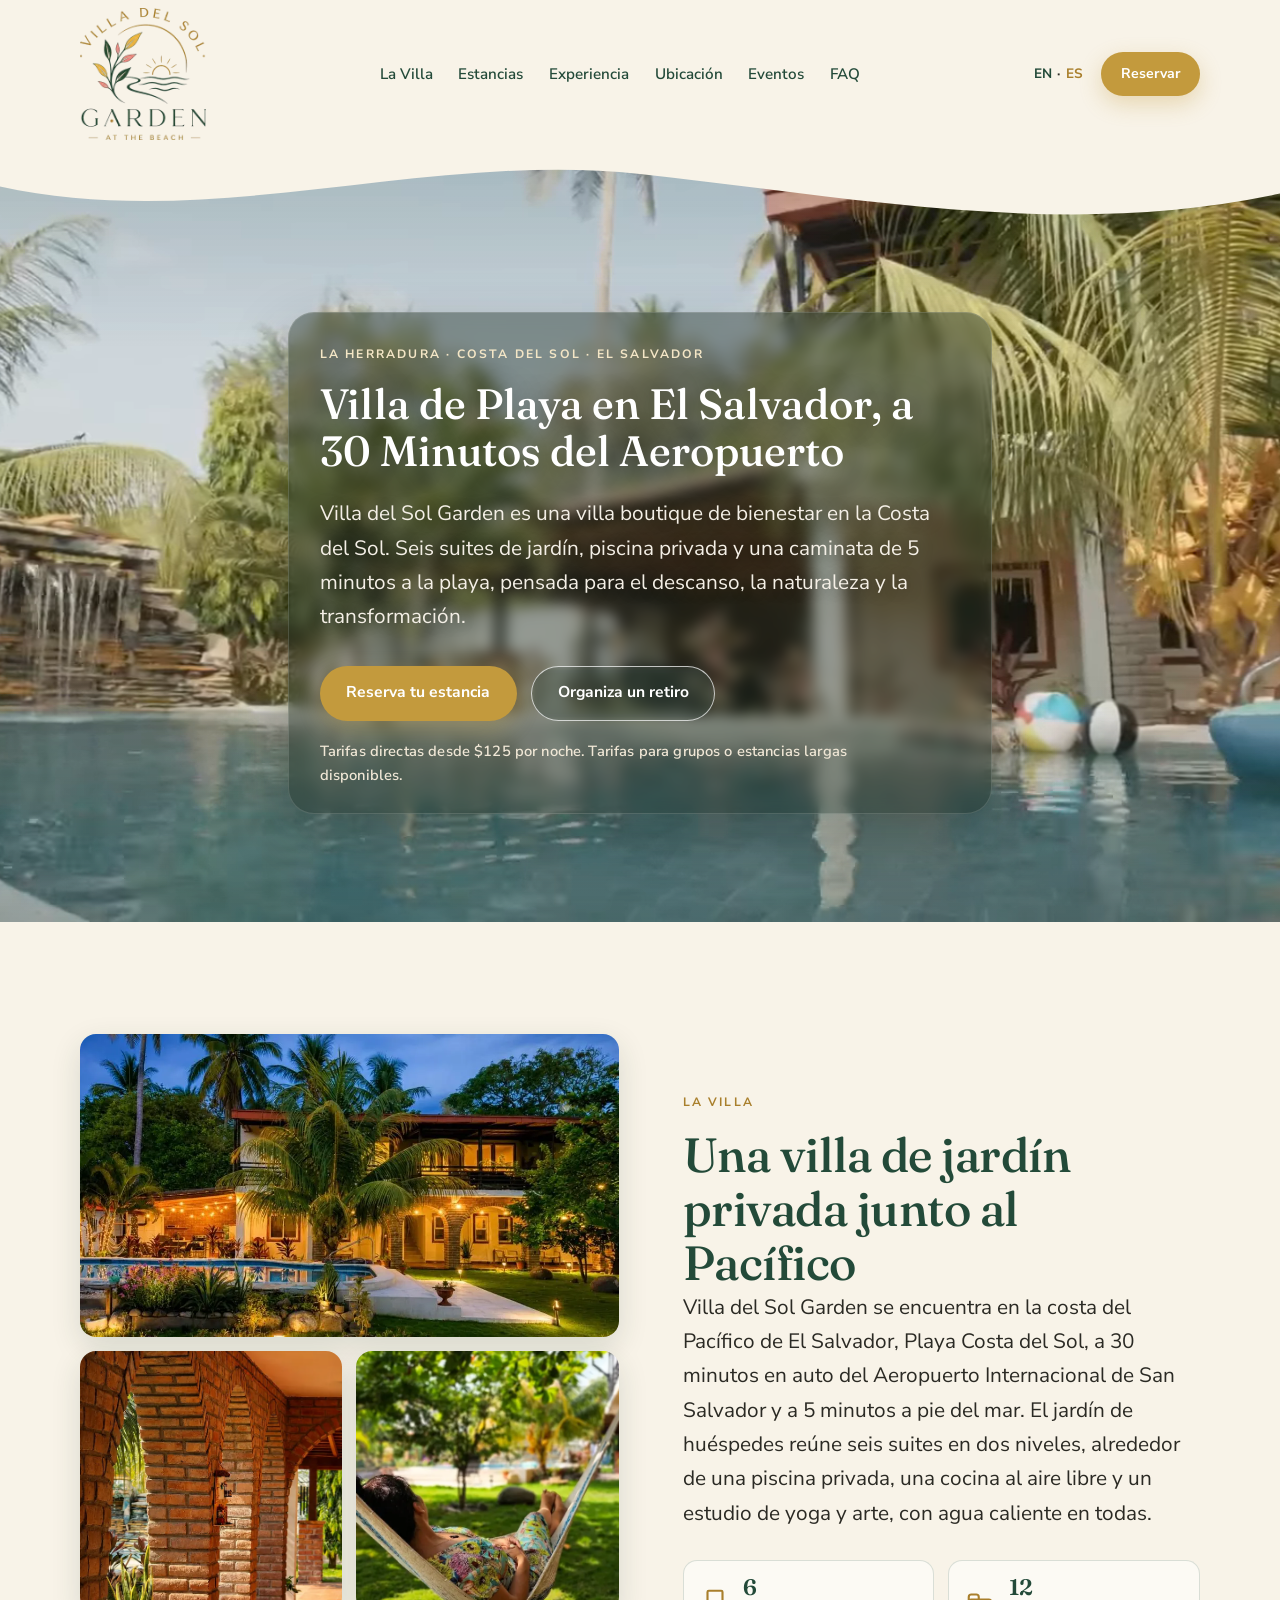
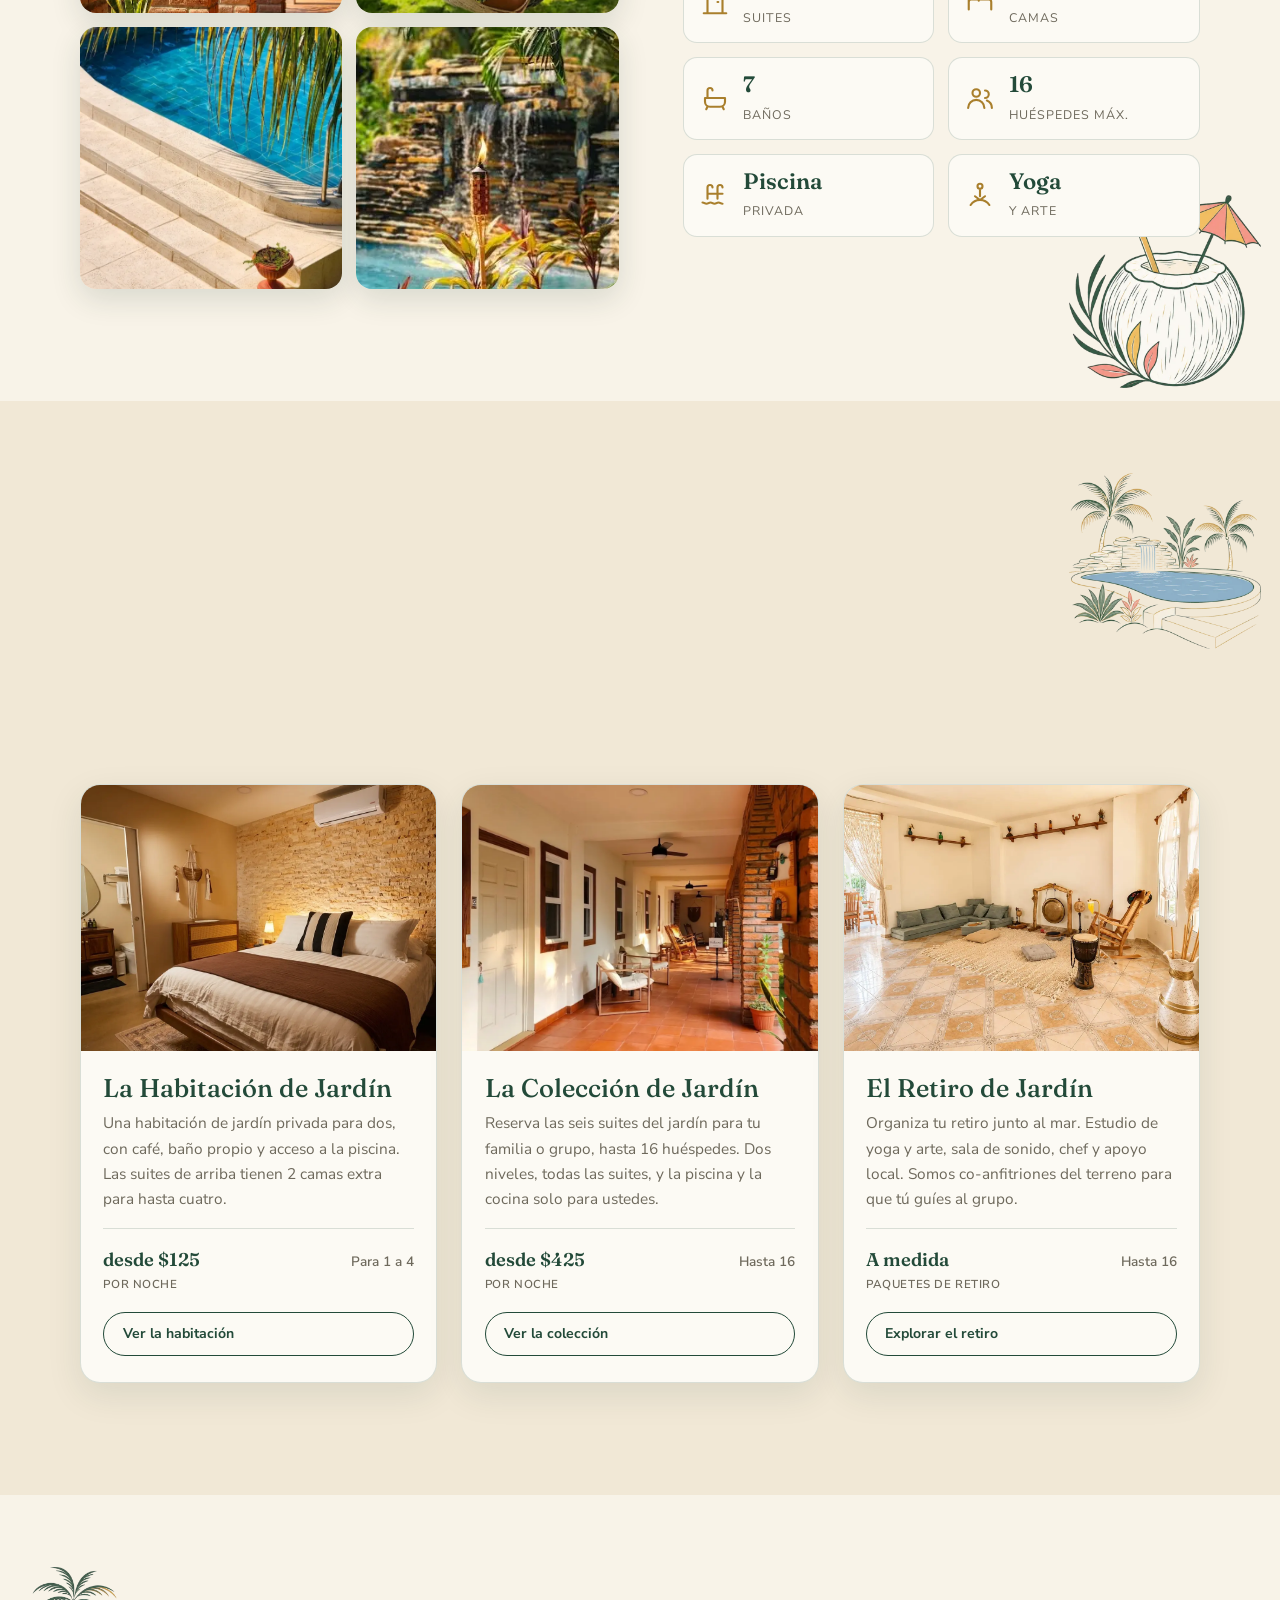
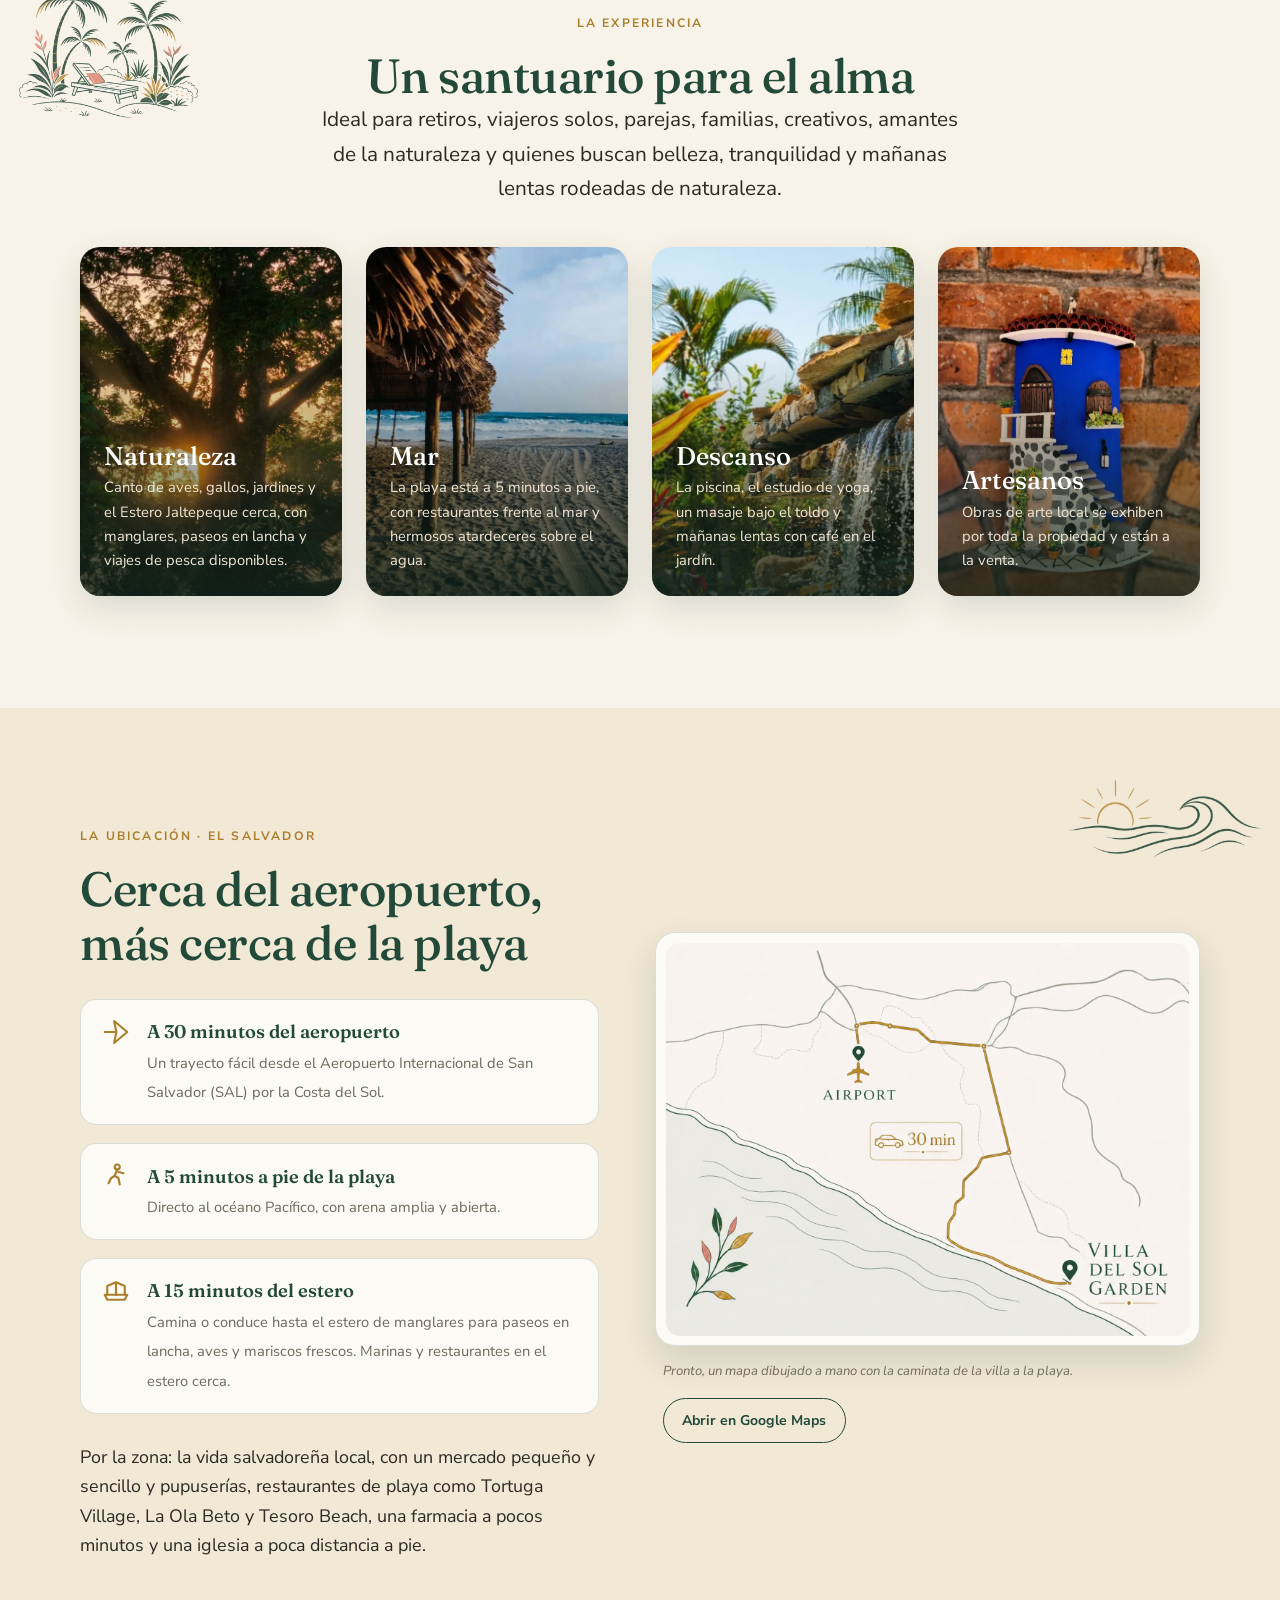
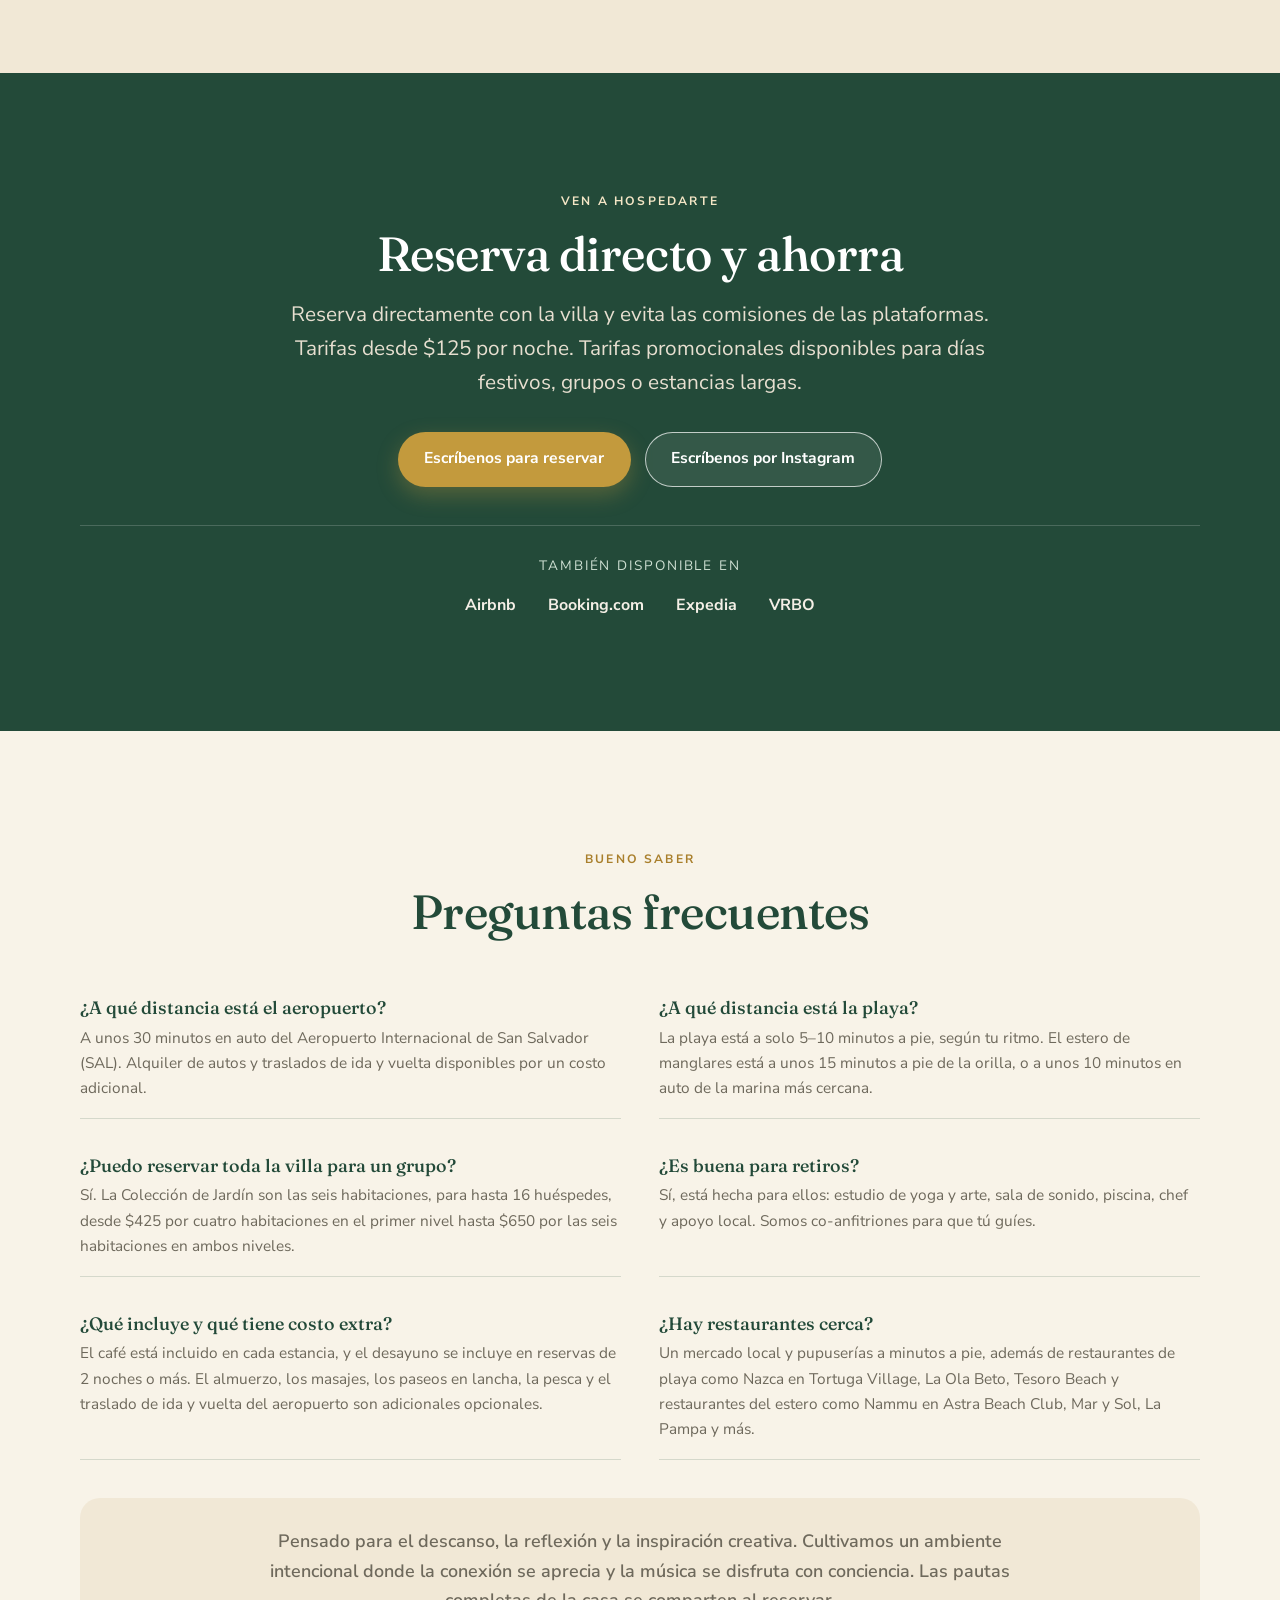
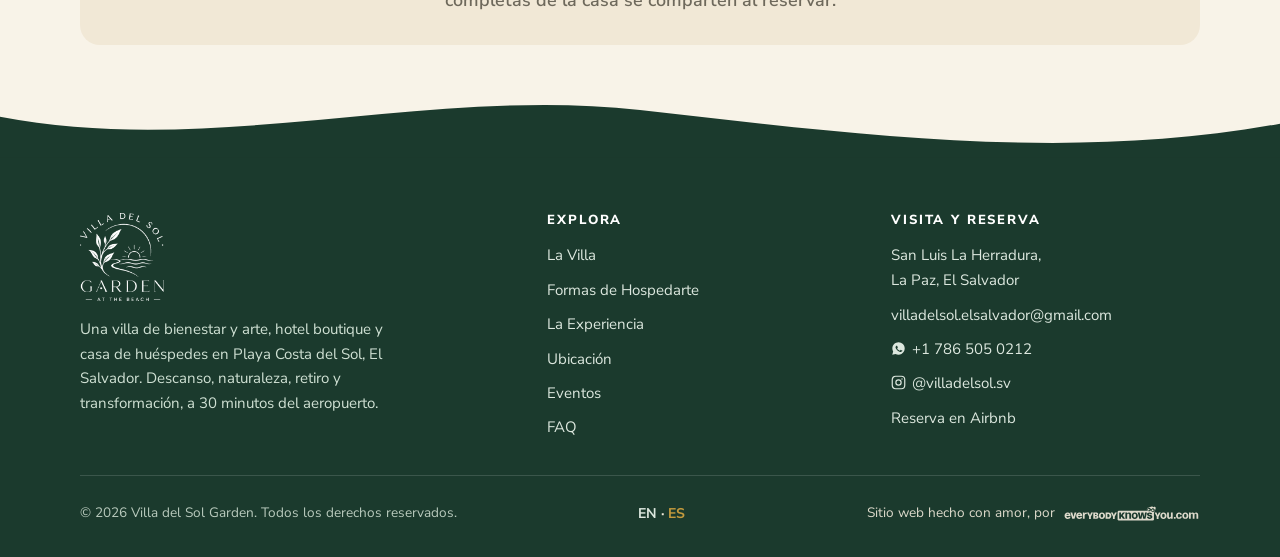
==== commit 635bf5f0: "Hero 2 lines + lowercase from, Artisans card, 'important details', delivery note reworded" ====
--- a/es/index.html
+++ b/es/index.html
@@ -264,7 +264,7 @@
         </article>
         <article class="exp-card reveal">
           <img src="../assets/images/experience/experience-localart-villa-del-sol-villadelsolsv.com.webp" alt="Arte salvadore&ntilde;o local exhibido en Villa del Sol Garden" loading="lazy">
-          <div class="txt"><h3>Arte Local</h3><p>Obras de arte local se exhiben por toda la propiedad y est&aacute;n a la venta.</p></div>
+          <div class="txt"><h3>Artesanos</h3><p>Obras de arte local se exhiben por toda la propiedad y est&aacute;n a la venta.</p></div>
         </article>
       </div>
     </div>
--- a/assets/css/styles.css
+++ b/assets/css/styles.css
@@ -90,7 +90,7 @@
   padding:clamp(1.5rem,2vw,2.4rem) clamp(1.6rem,2.4vw,2.6rem);
   box-shadow:0 24px 60px rgba(10,24,18,.28)}
 .hero .eyebrow,.book .eyebrow{color:var(--cream-lt)}
-.hero h1{color:#fff;font-size:clamp(2rem,1.5rem + 2.4vw,3.15rem);font-weight:500;text-shadow:0 2px 30px rgba(0,0,0,.35);max-width:26ch}
+.hero h1{color:#fff;font-size:clamp(1.85rem,1.35rem + 2.1vw,2.65rem);font-weight:500;text-shadow:0 2px 30px rgba(0,0,0,.35);max-width:30ch}
 .hero .lead{color:#f4efe6;margin-top:1.3rem;text-shadow:0 1px 16px rgba(0,0,0,.35)}
 .hero-cta{display:flex;flex-wrap:wrap;gap:.9rem;margin-top:2rem}
 .hero-note{margin-top:1.15rem;font-size:.92rem;color:#f0e7d6;font-weight:600;letter-spacing:.01em}
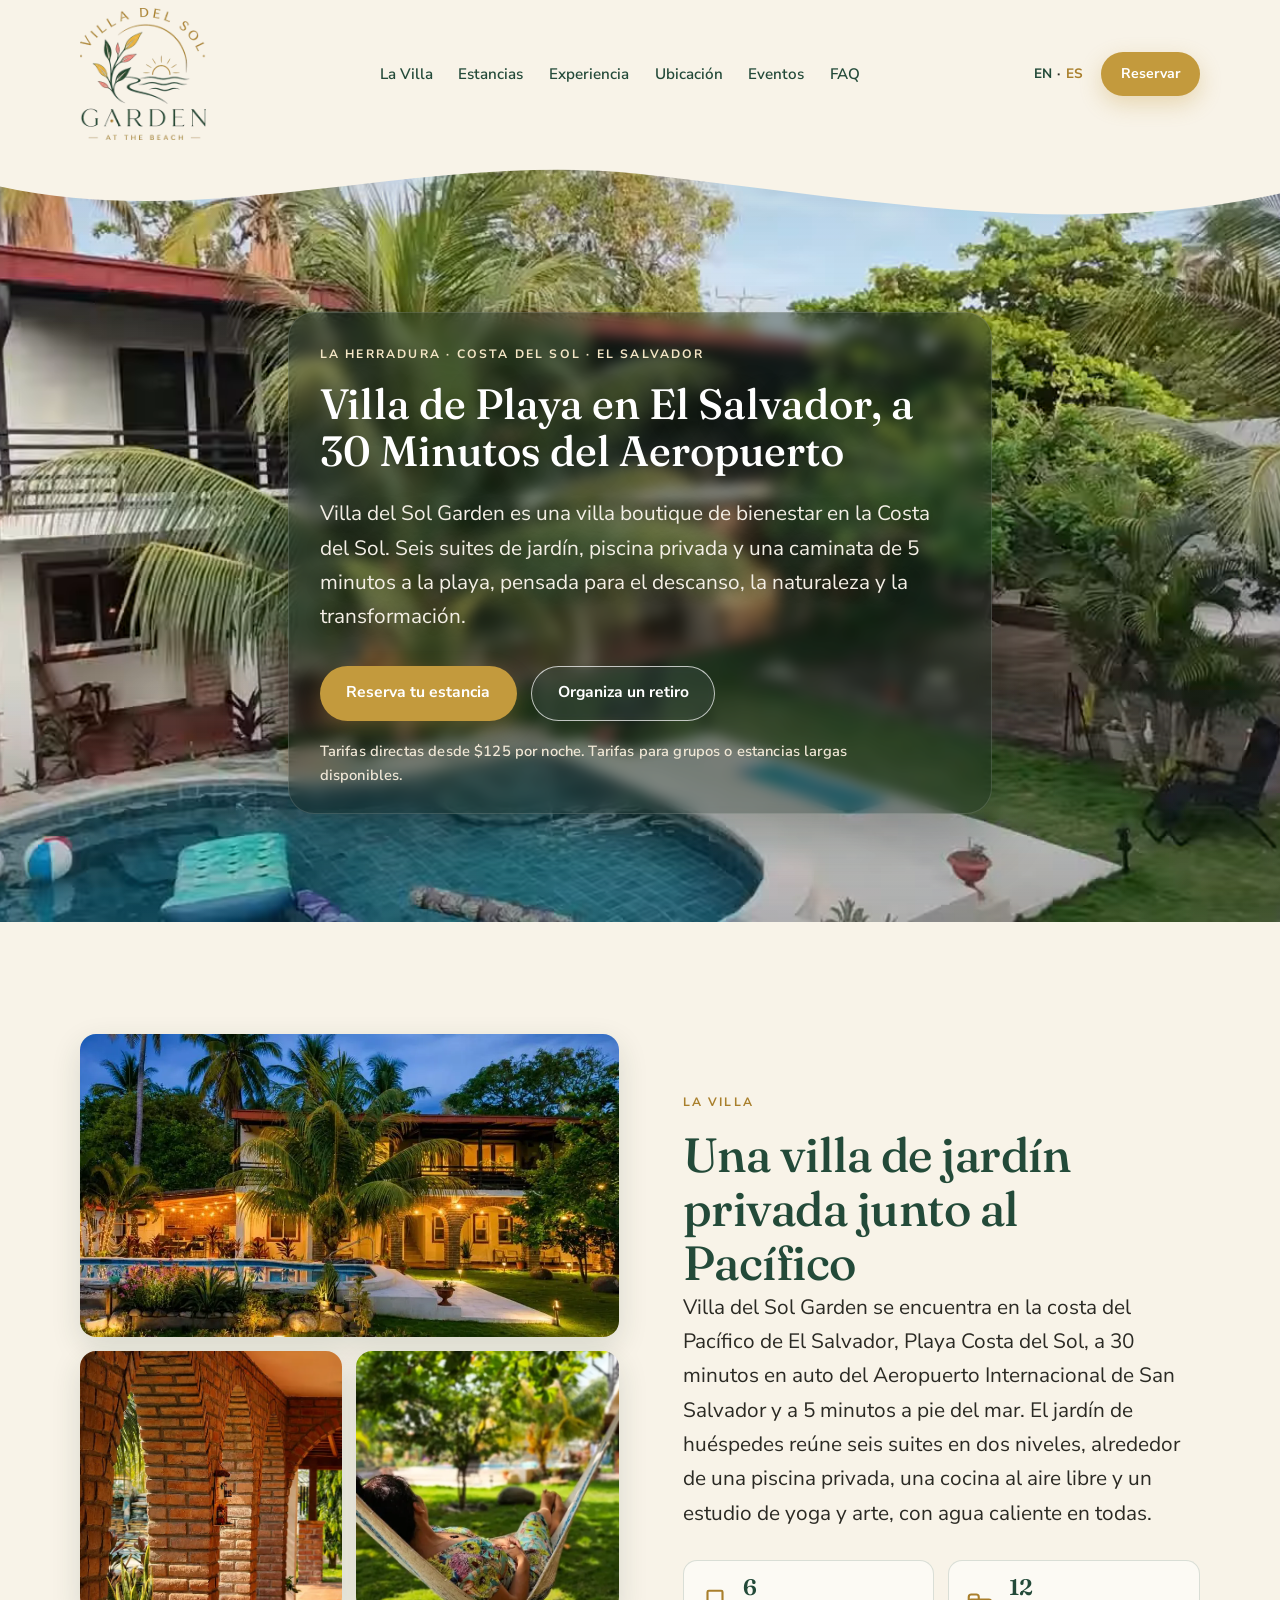
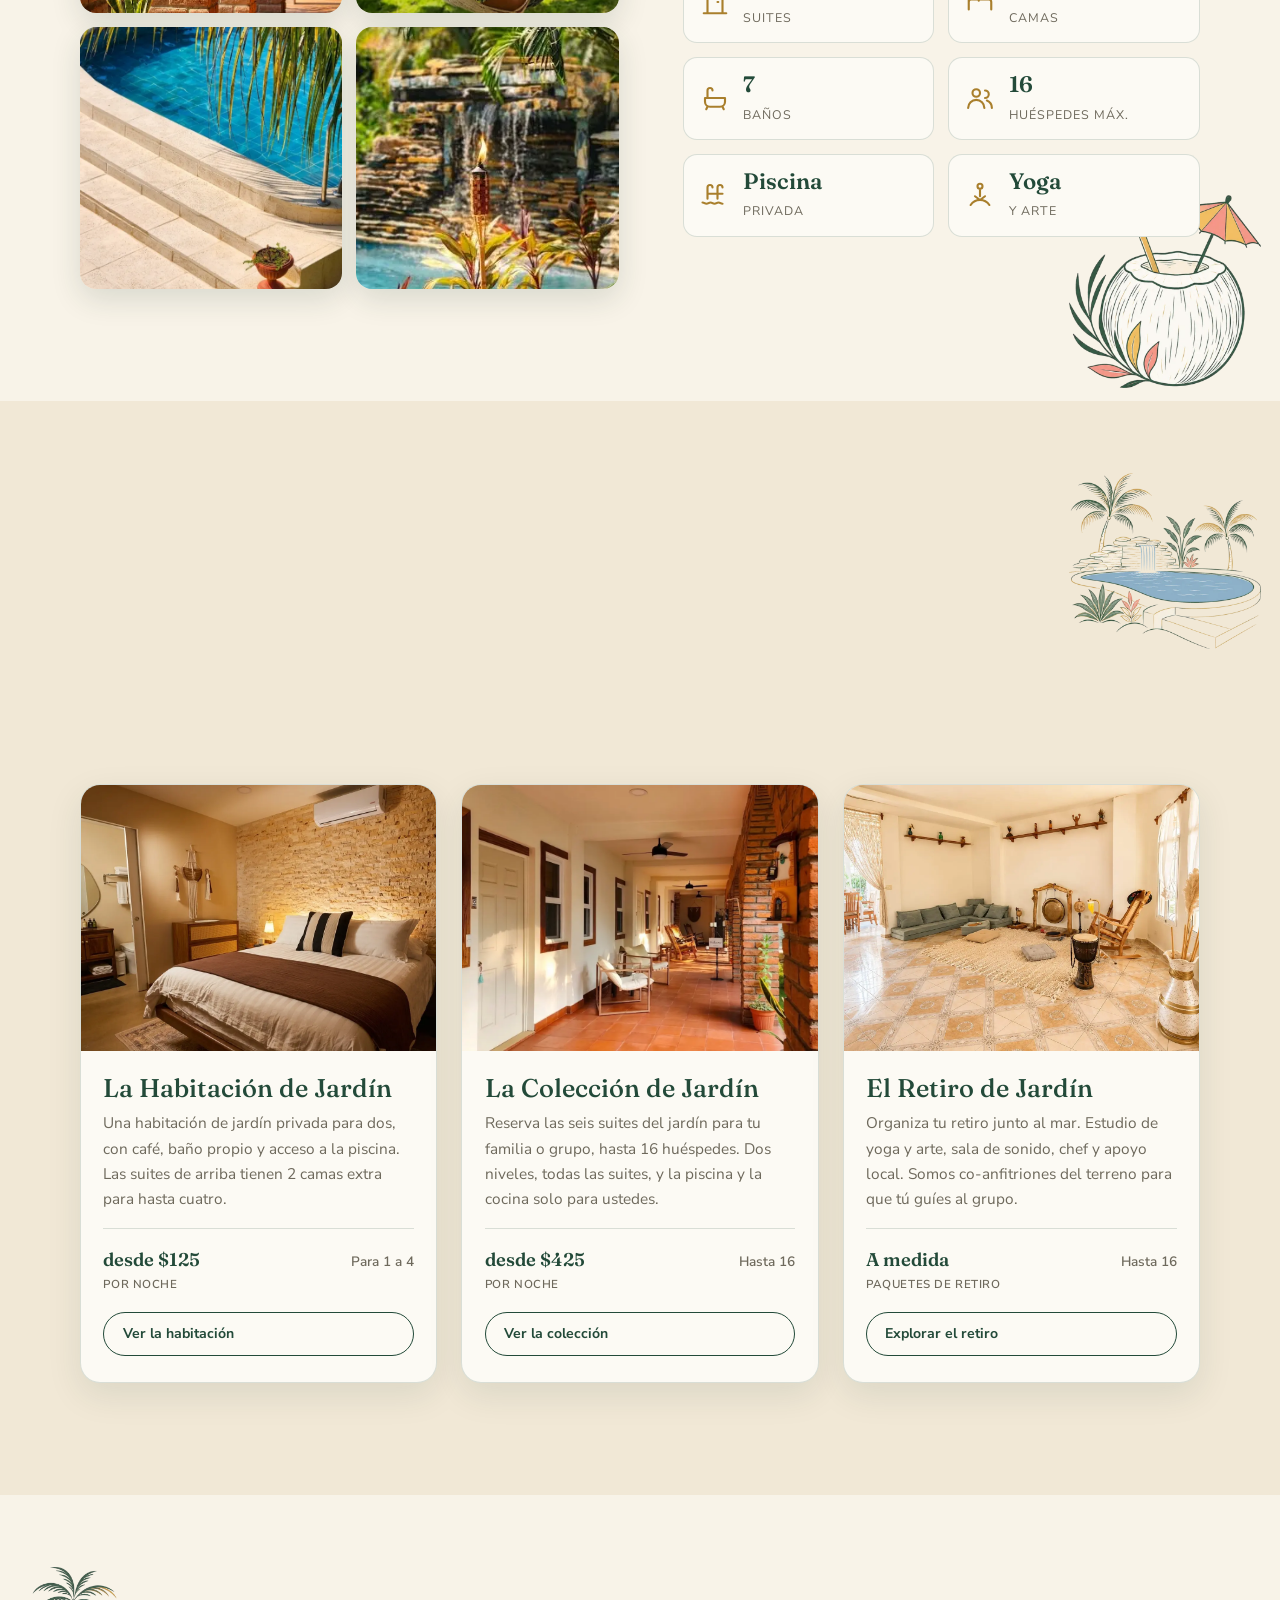
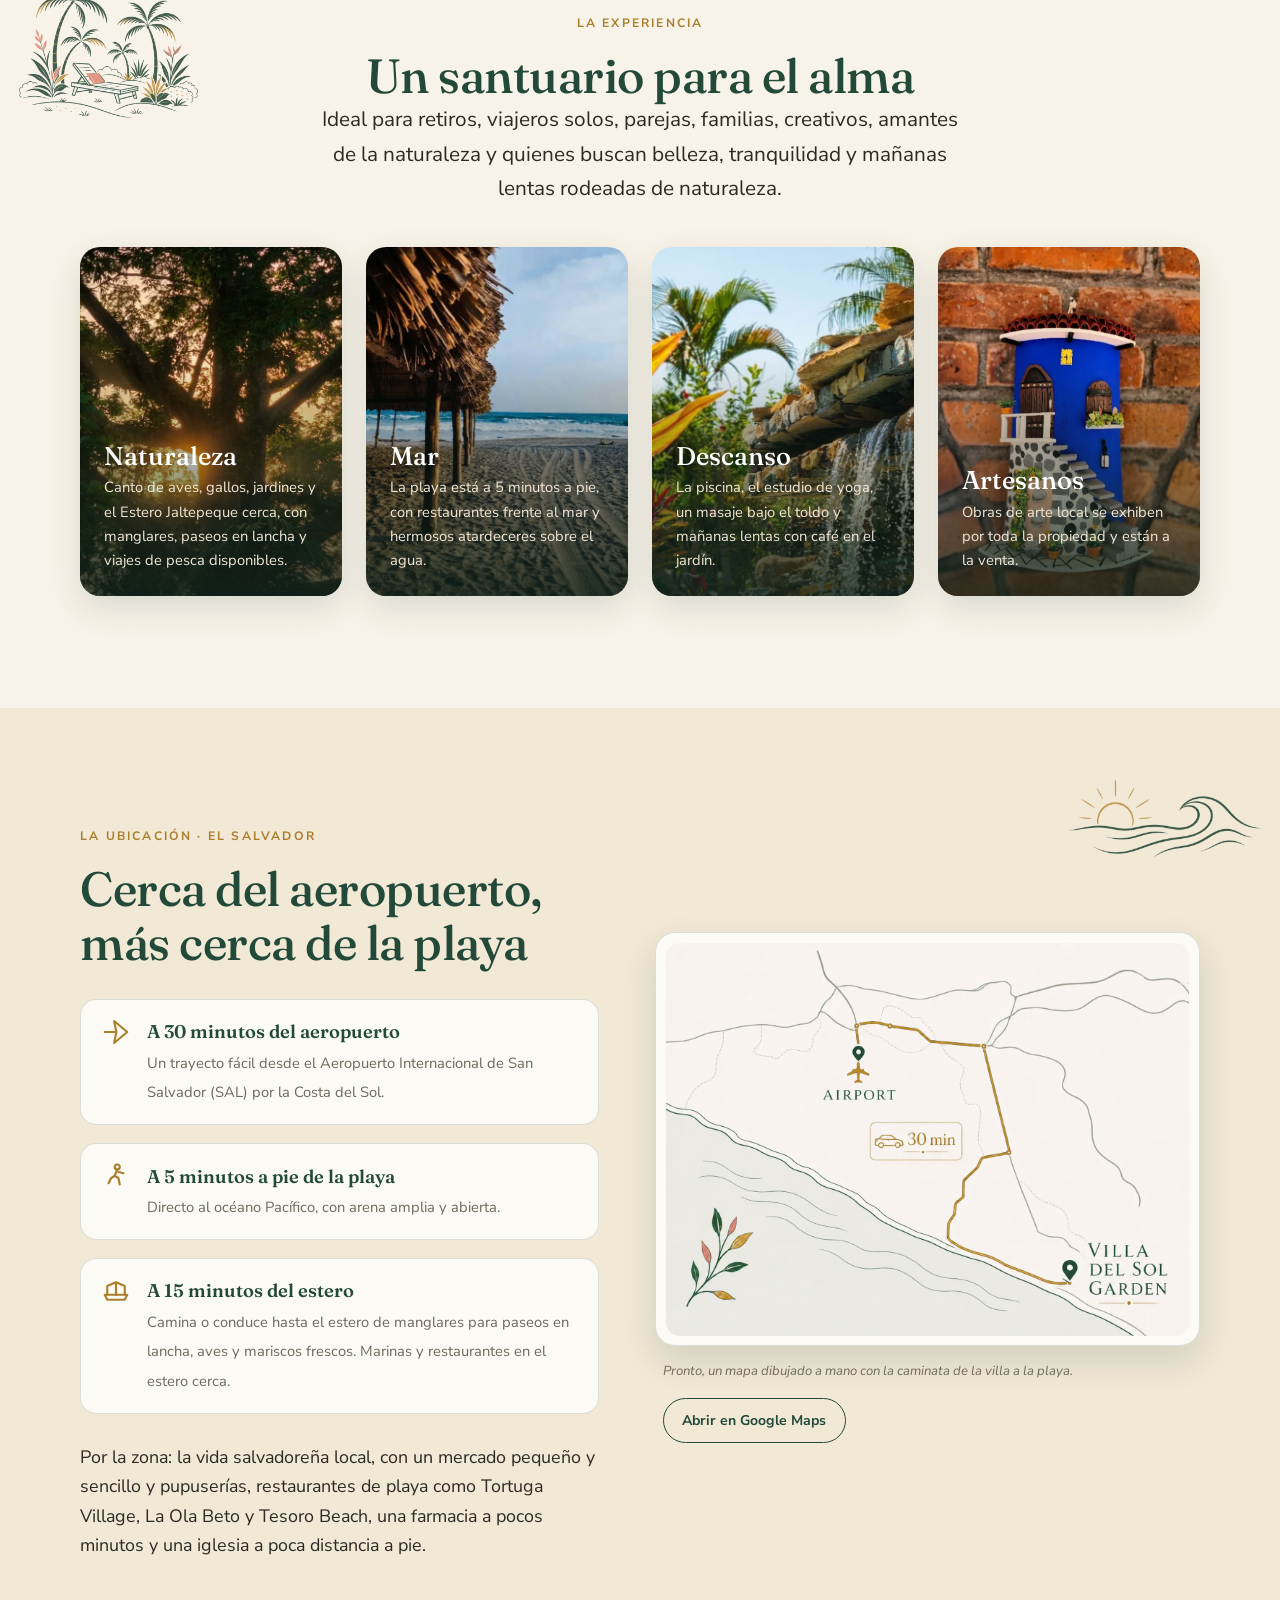
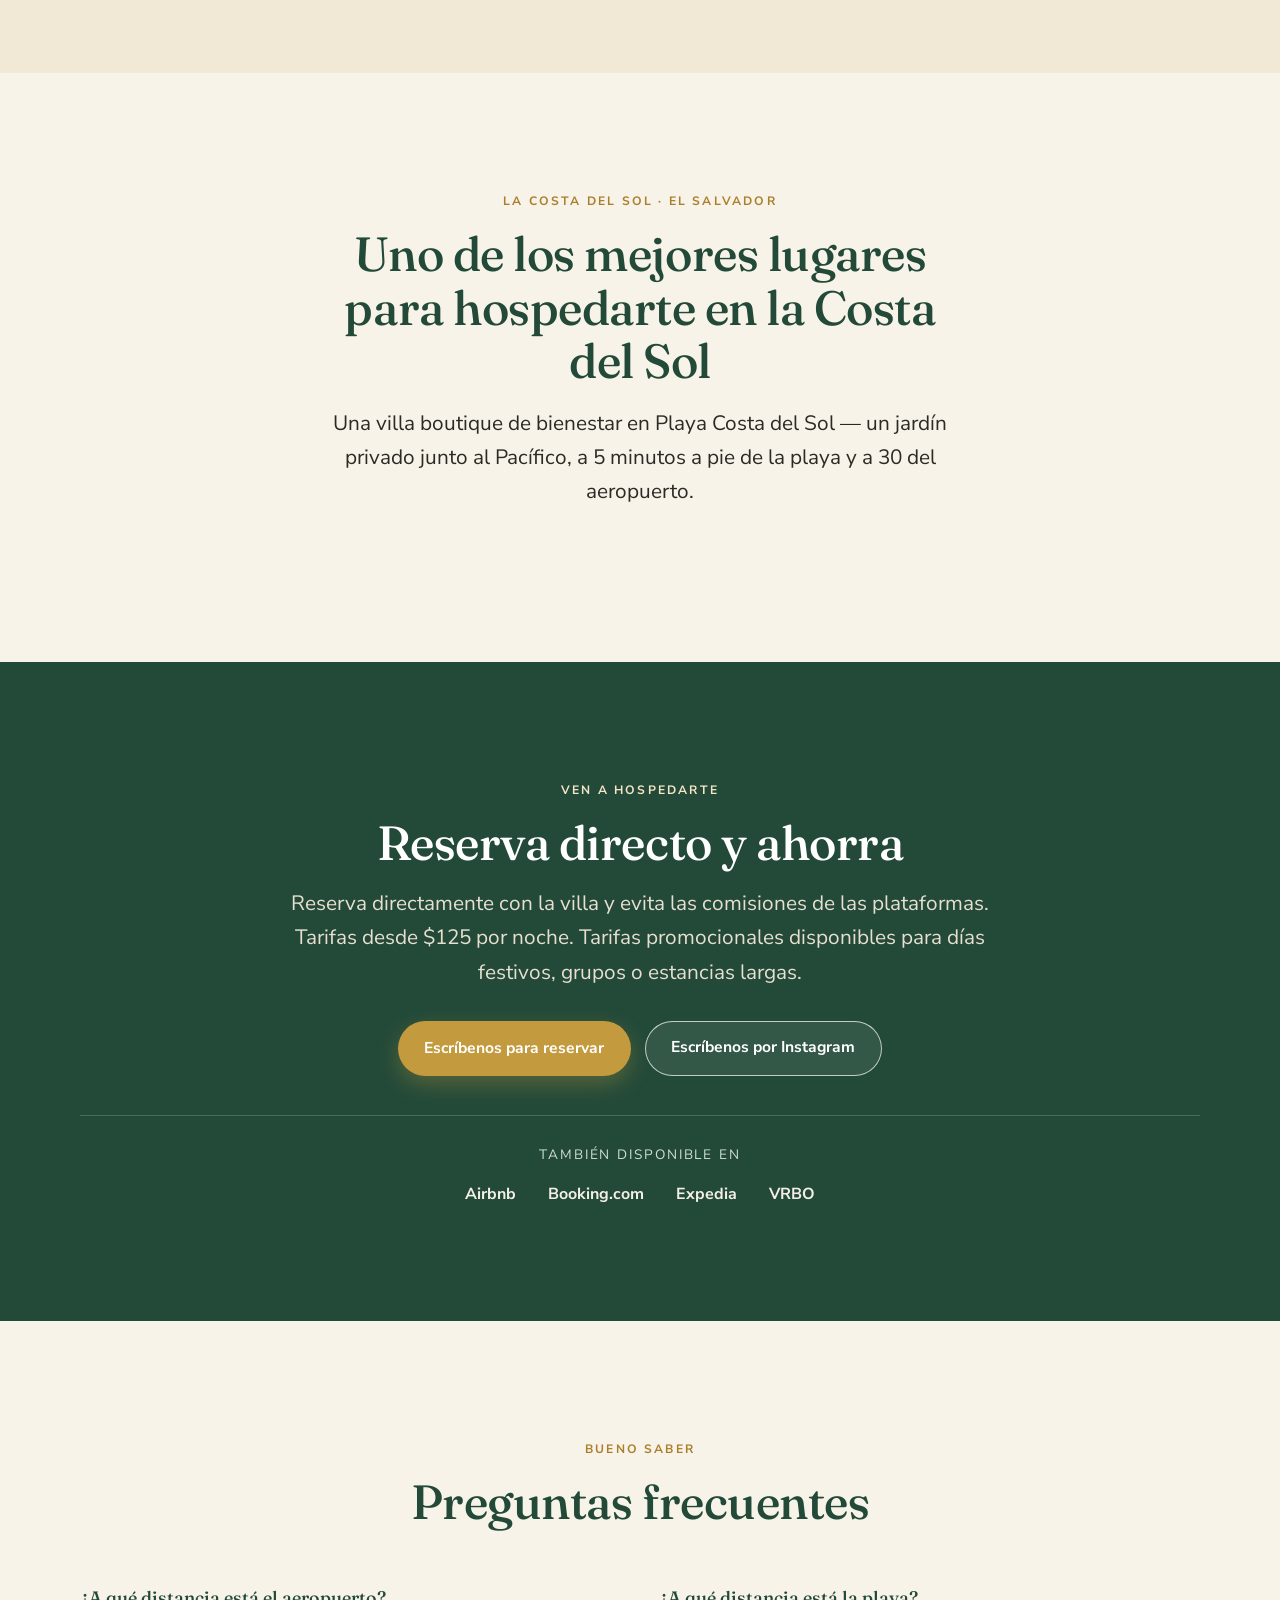
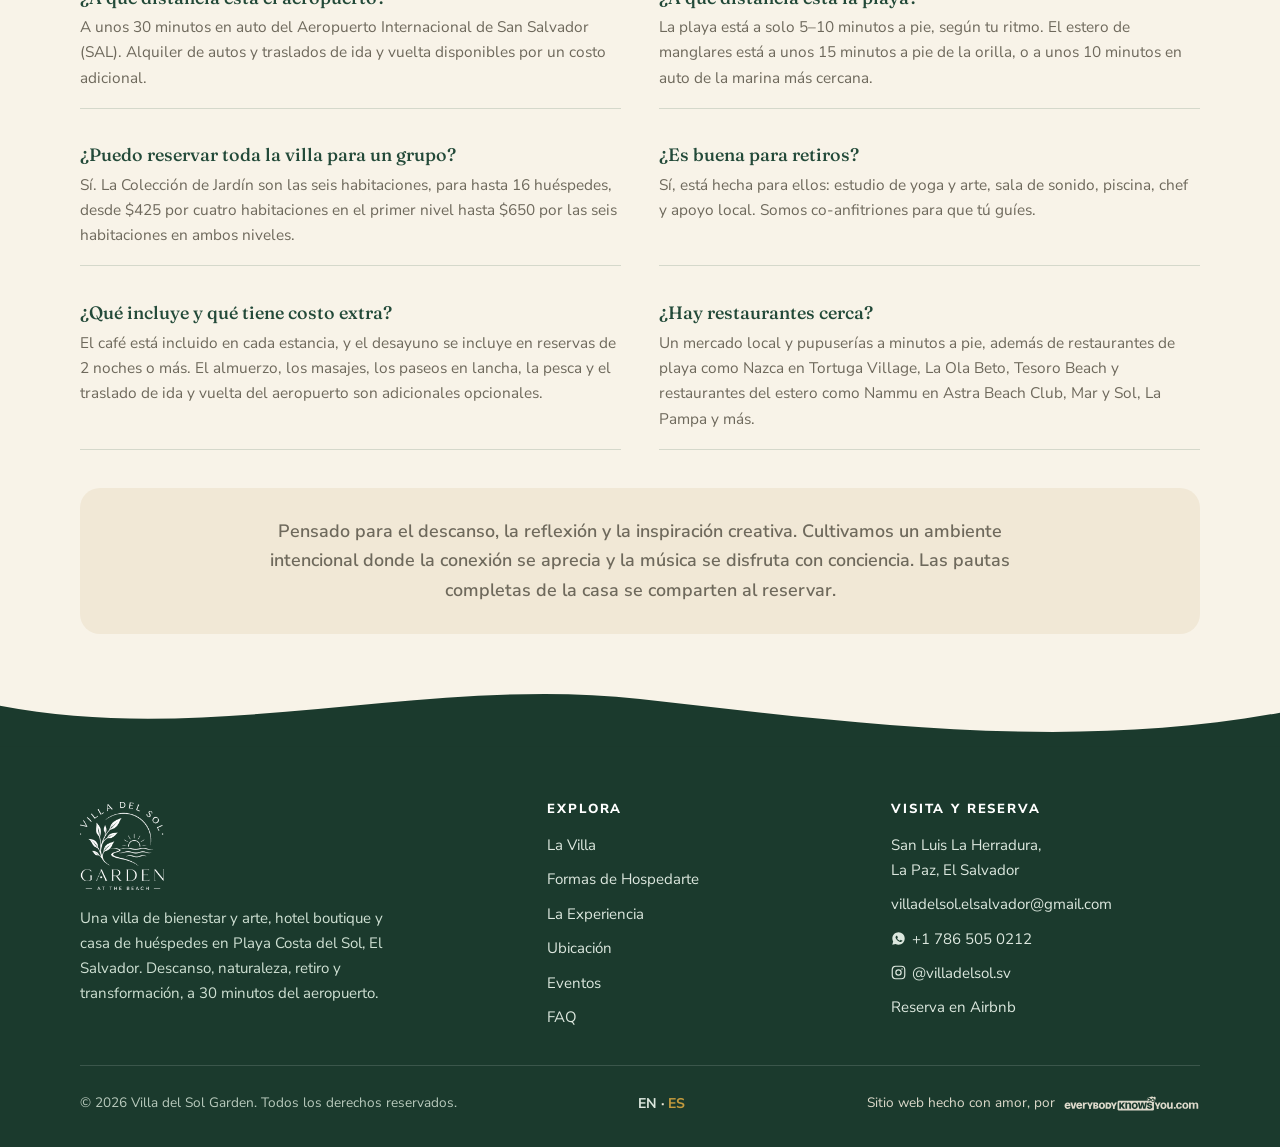
==== commit fd5696ce: "Add 'best stays on Costa del Sol' positioning tagline (visible section + schema slogan + llms), fix " ====
--- a/es/index.html
+++ b/es/index.html
@@ -66,7 +66,7 @@
       "url": "https://villadelsolsv.com/",
       "logo": "https://villadelsolsv.com/assets/images/logos/logo-villa-del-sol-garden-villadelsolsv.com.webp",
       "image": "https://villadelsolsv.com/assets/images/social-share/social-share-villa-del-sol-garden-villadelsolsv.com.jpg",
-      "slogan": "Una villa de bienestar para el descanso, la naturaleza y la transformacion.",
+      "slogan": "Uno de los mejores lugares para hospedarte en la Costa del Sol de El Salvador; una villa de bienestar para el descanso, la naturaleza y la transformacion.",
       "description": "Villa del Sol Garden es una villa de bienestar en la Costa del Sol de El Salvador, a 30 minutos del Aeropuerto Internacional de San Salvador y a 5 minutos a pie de la playa. Seis suites de jardin, piscina privada, estudio de yoga y arte, y hospedaje para retiros.",
       "areaServed": ["SV", "US"],
       "knowsLanguage": ["en", "es"],
@@ -295,6 +295,16 @@
     </div>
   </section>
 
+  <section class="section" id="costa-del-sol">
+    <div class="wrap">
+      <div class="sec-head center reveal" style="text-align:center;margin-left:auto;margin-right:auto">
+        <span class="eyebrow">La Costa del Sol &middot; El Salvador</span>
+        <h2>Uno de los mejores lugares para hospedarte en la Costa del Sol</h2>
+        <p class="lead" style="margin:1.1rem auto 0">Una villa boutique de bienestar en Playa Costa del Sol &mdash; un jard&iacute;n privado junto al Pac&iacute;fico, a 5 minutos a pie de la playa y a 30 del aeropuerto.</p>
+      </div>
+    </div>
+  </section>
+
   <section class="section book" id="book">
 <div class="leaf-flock gold on-dark" data-n="12" aria-hidden="true"></div>
     <div class="wrap">
--- a/assets/css/styles.css
+++ b/assets/css/styles.css
@@ -396,6 +396,8 @@
 /* round 4: bigger beach walk video with caption */
 .walk-fig{margin:0;display:flex;flex-direction:column;align-items:center;text-align:center}
 .walk-video{width:100%;max-width:330px;border-radius:24px;border:7px solid var(--card);box-shadow:0 18px 44px rgba(27,58,45,.22);display:block;background:#000;aspect-ratio:9/16;object-fit:cover}
+.walk-map{margin:1.9rem auto 0;max-width:580px;border-radius:18px;overflow:hidden;border:1px solid var(--line);box-shadow:0 14px 34px rgba(27,58,45,.14);background:var(--card)}
+.walk-map img{width:100%;display:block}
 .walk-fig figcaption{margin-top:1rem;color:var(--muted);font-size:1rem;line-height:1.55;max-width:330px}
 
 /* round 4: portrait video strip on room subpages */
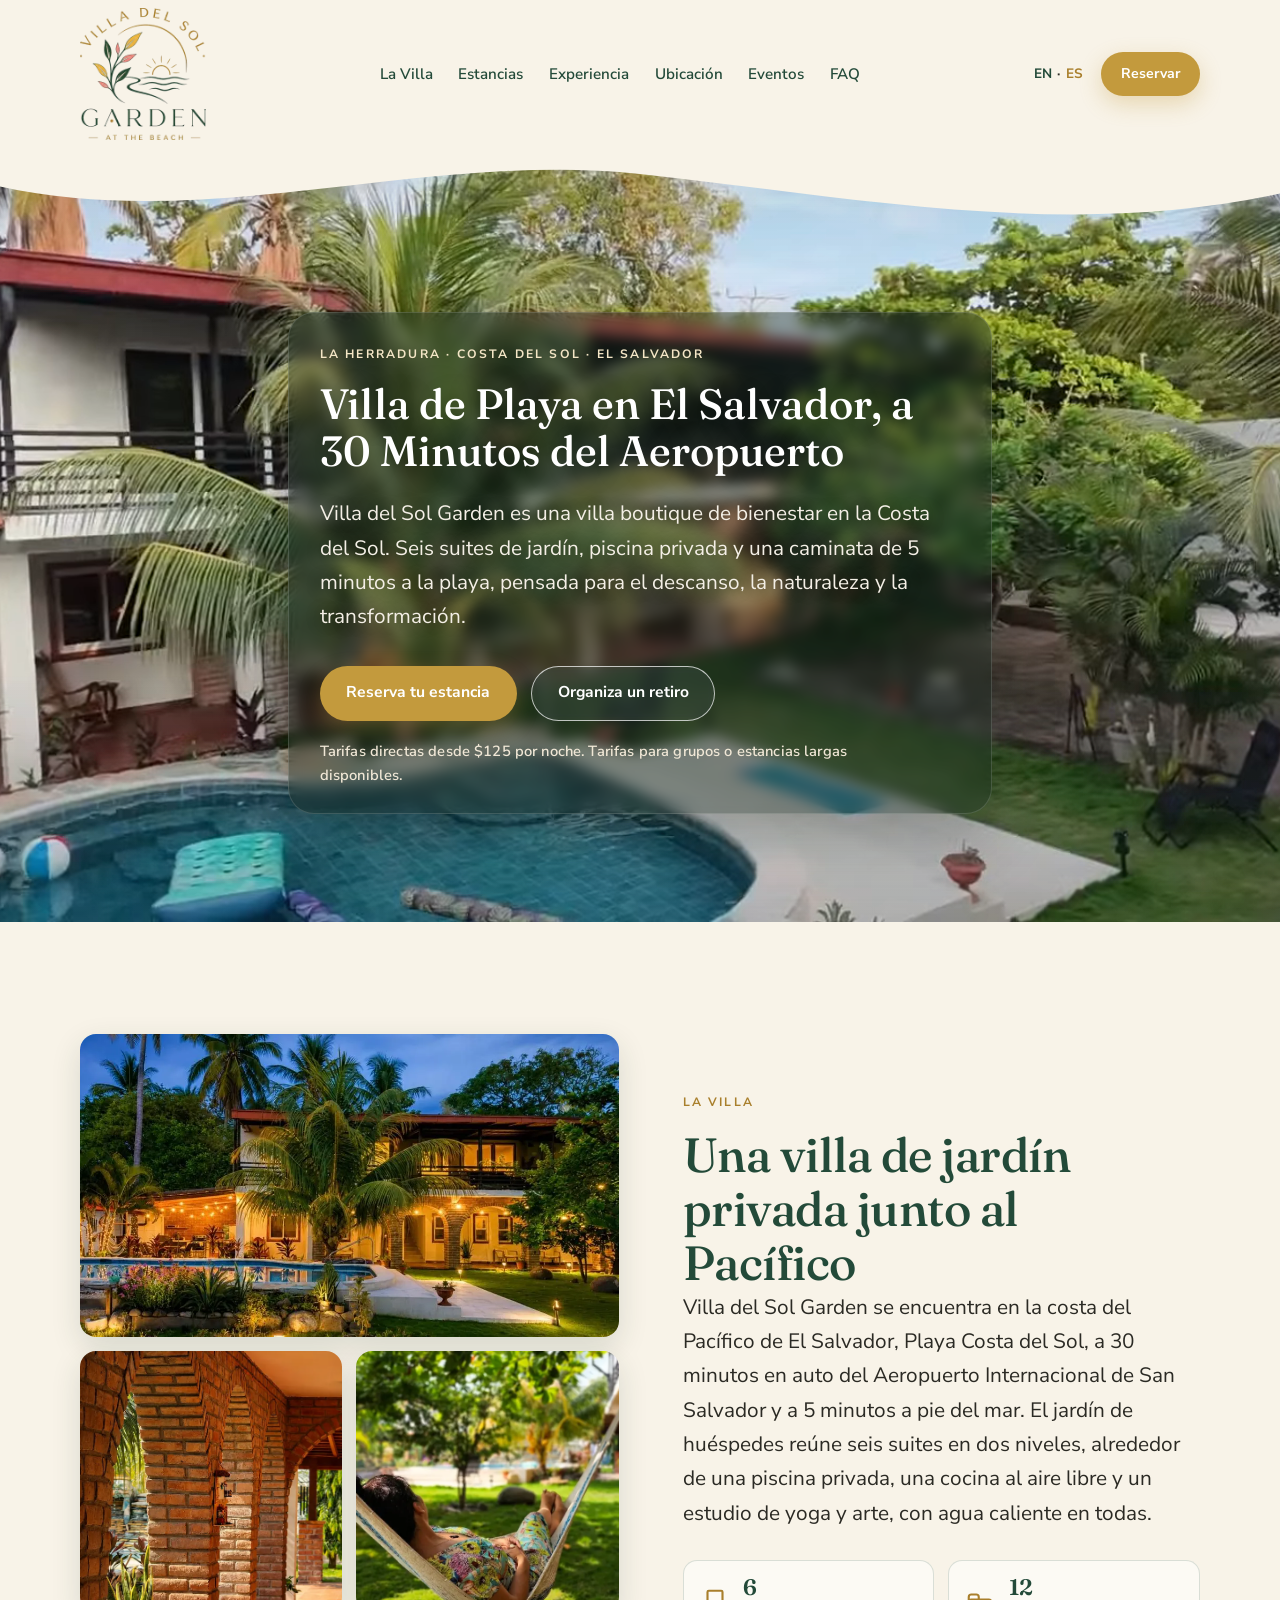
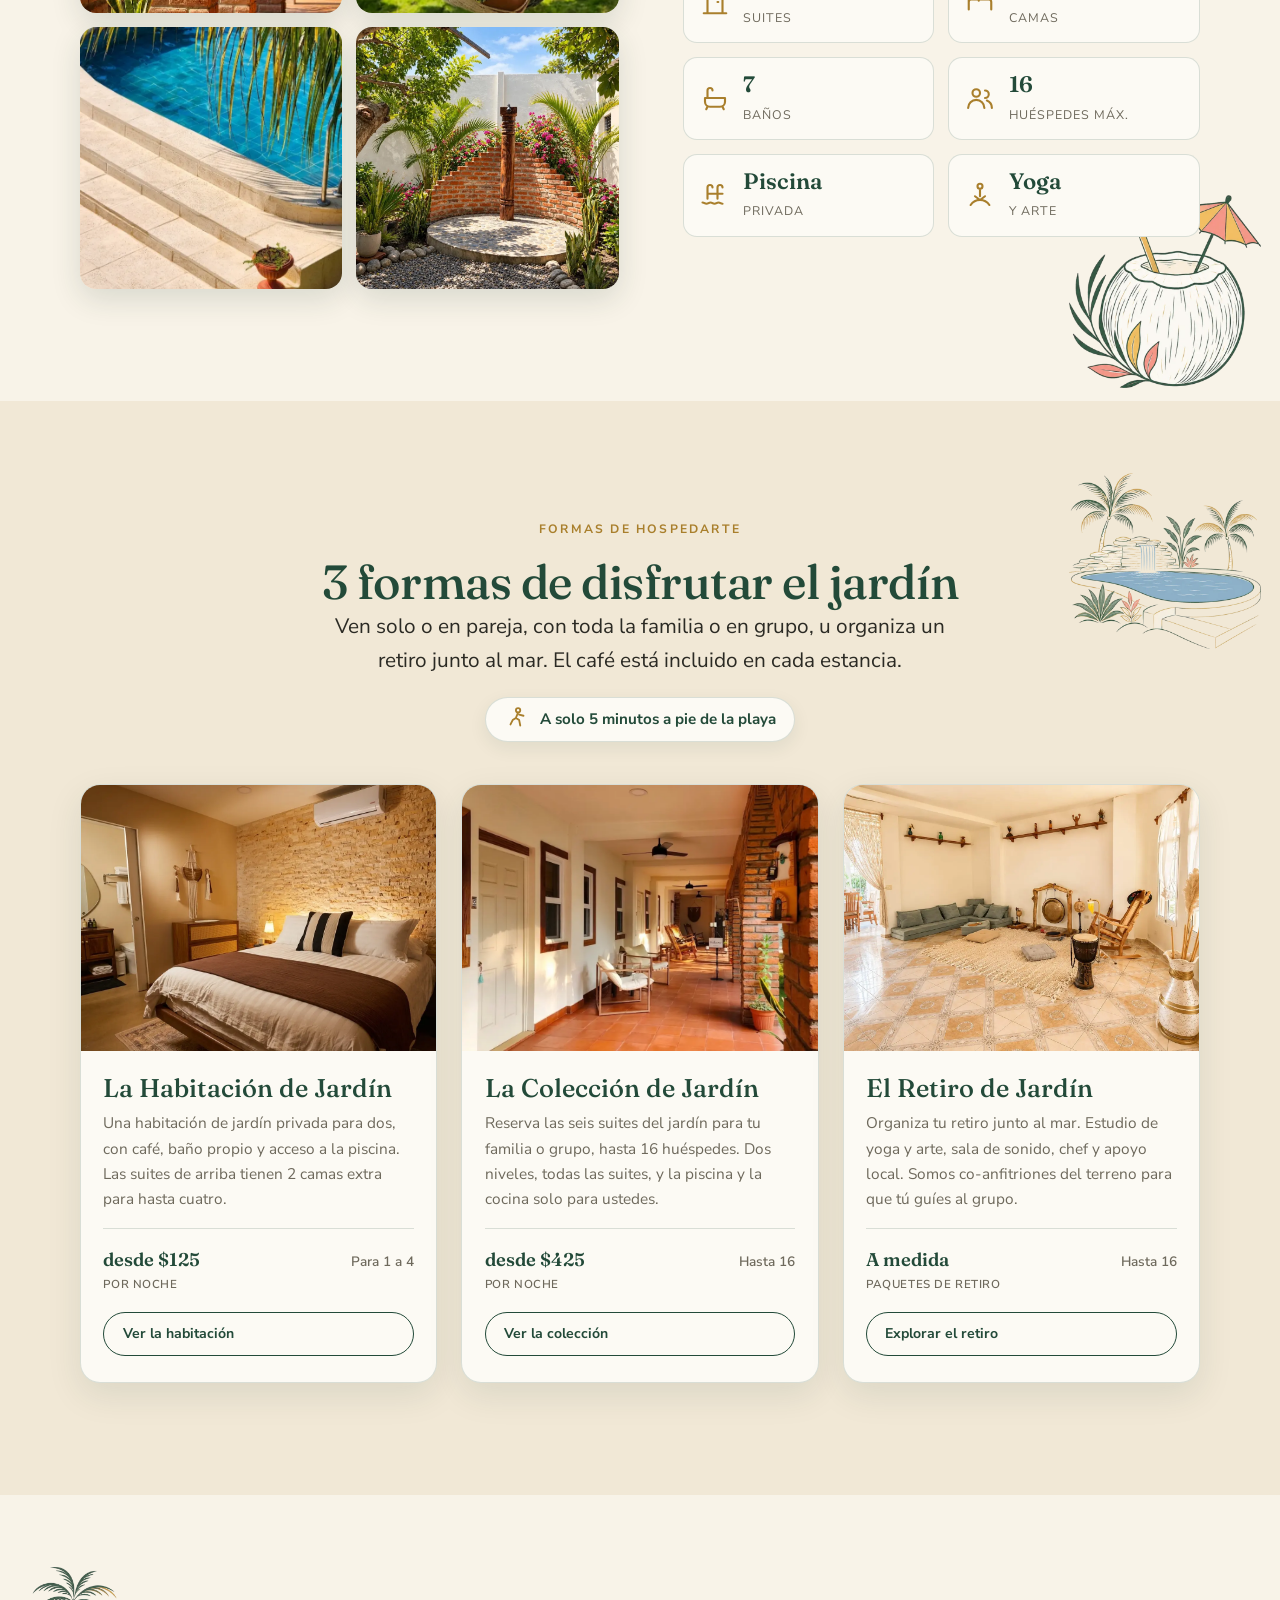
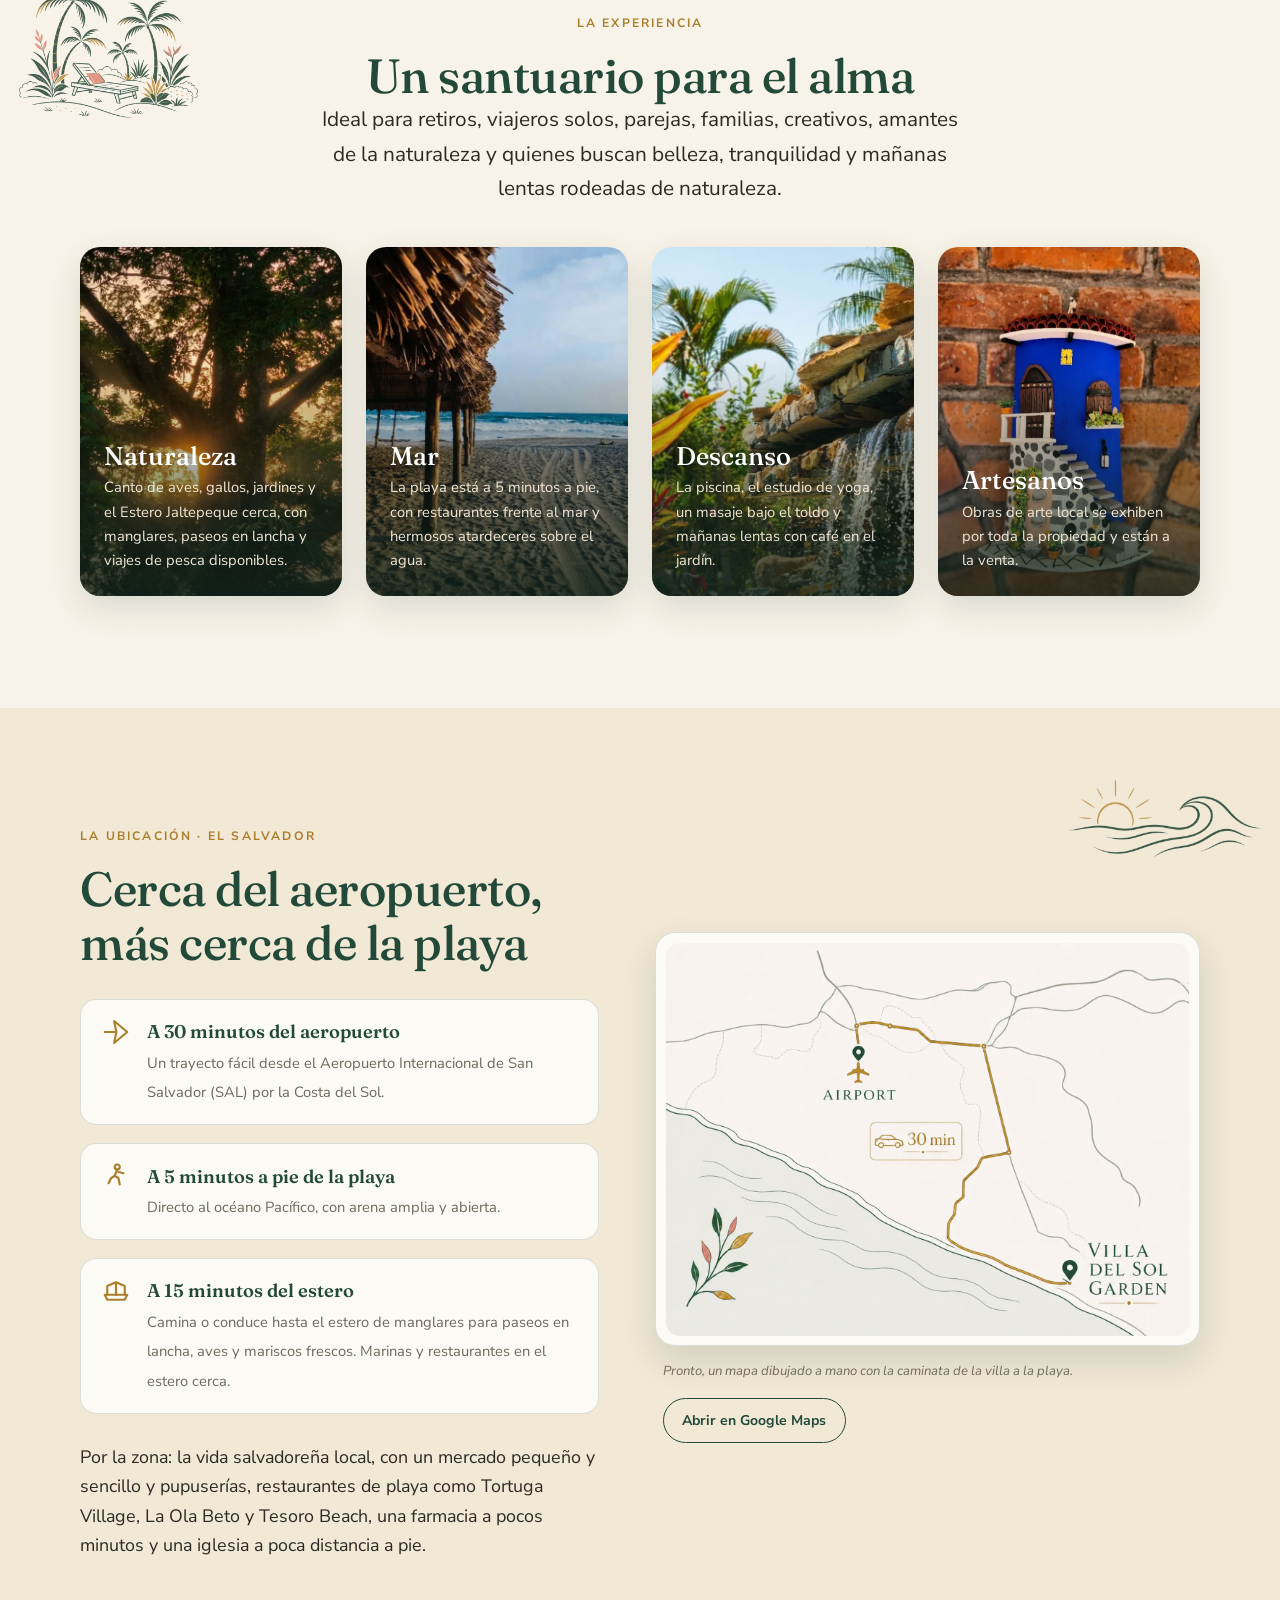
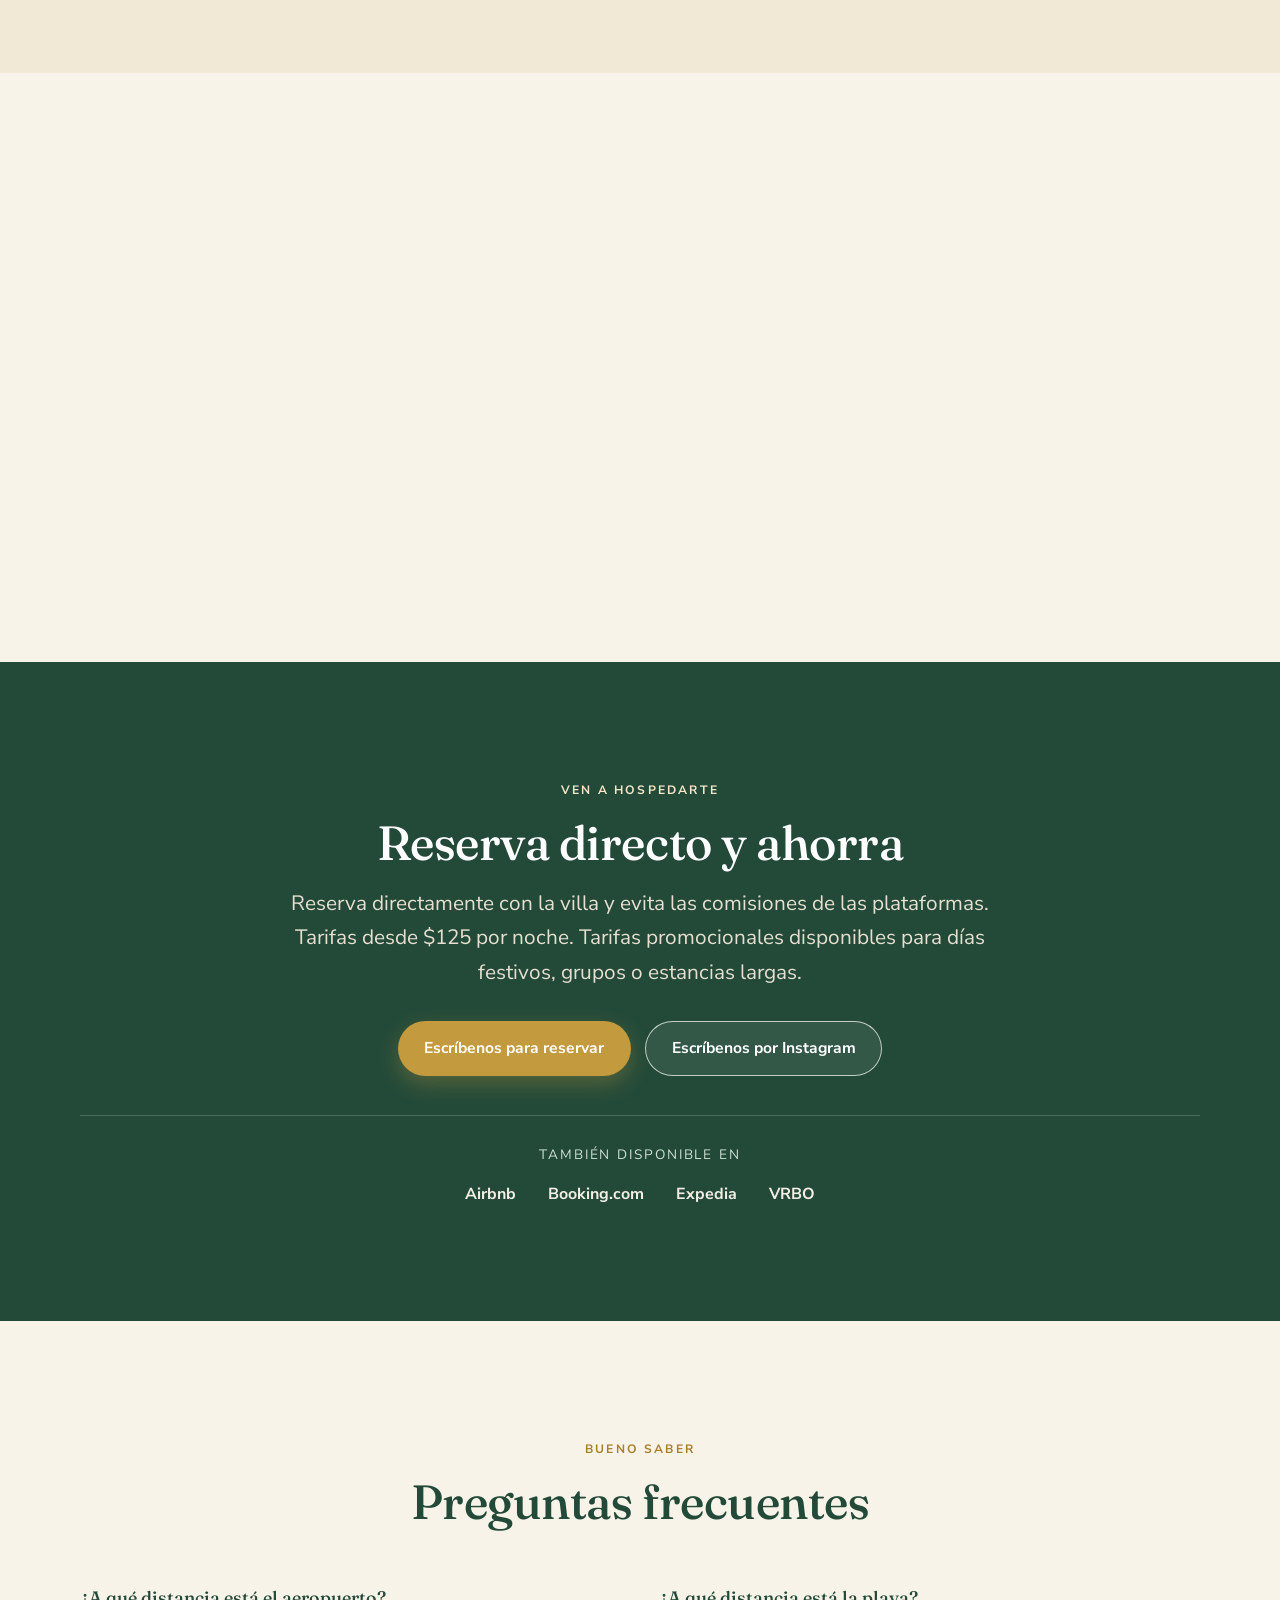
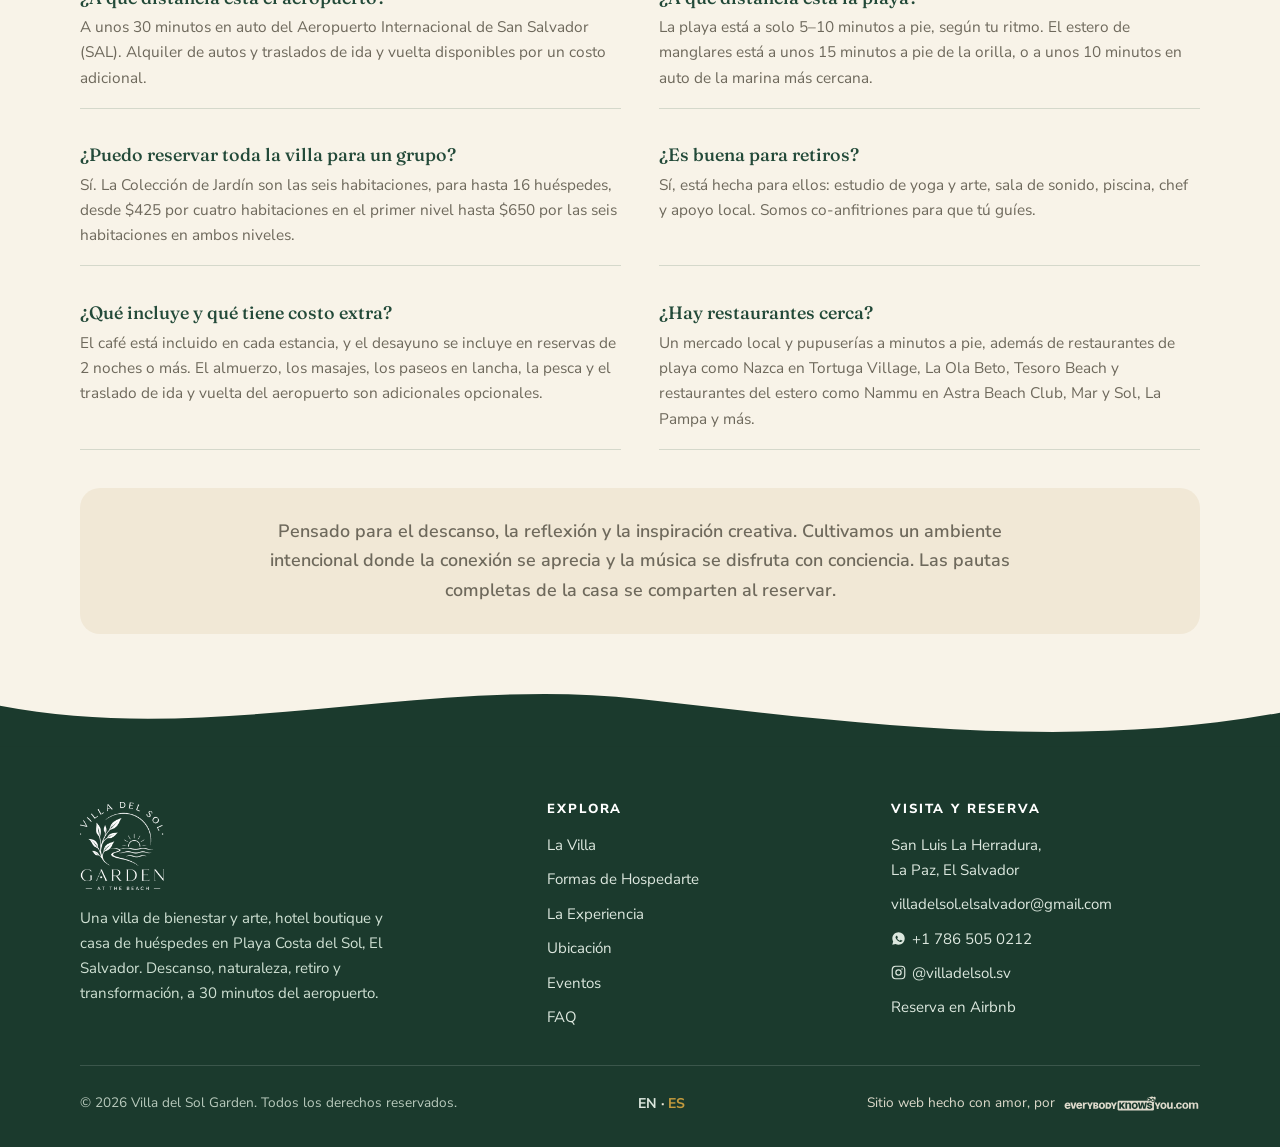
==== commit 8f2c14f3: "Add outdoor-shower photo to retreat, whole-villa, and homepage (EN + ES) Angela's outdoor garden sho" ====
--- a/es/index.html
+++ b/es/index.html
@@ -182,7 +182,7 @@
           <img src="../assets/images/gallery/villa-2-villa-del-sol-villadelsolsv.com.webp" alt="Palmeras y vegetaci&oacute;n en los jardines de Villa del Sol Garden" loading="lazy">
           <img src="../assets/images/gallery/villa-3-villa-del-sol-villadelsolsv.com.webp" alt="Terraza cubierta y comedor al aire libre en Villa del Sol Garden" loading="lazy">
           <img src="../assets/images/gallery/villa-4-villa-del-sol-villadelsolsv.com.webp" alt="Interior c&aacute;lido de una suite en Villa del Sol Garden" loading="lazy">
-          <img src="../assets/images/gallery/villa-5-villa-del-sol-villadelsolsv.com.webp" alt="Detalle del jard&iacute;n en Villa del Sol Garden" loading="lazy">
+          <img src="../assets/images/rooms/outdoor-shower-villa-del-sol-villadelsolsv.com.webp" alt="La ducha exterior del jard&iacute;n, sobre piedras de r&iacute;o entre ladrillo y buganvilia en Villa del Sol Garden" loading="lazy">
         </div>
         <div class="reveal">
           <span class="eyebrow">La Villa</span>
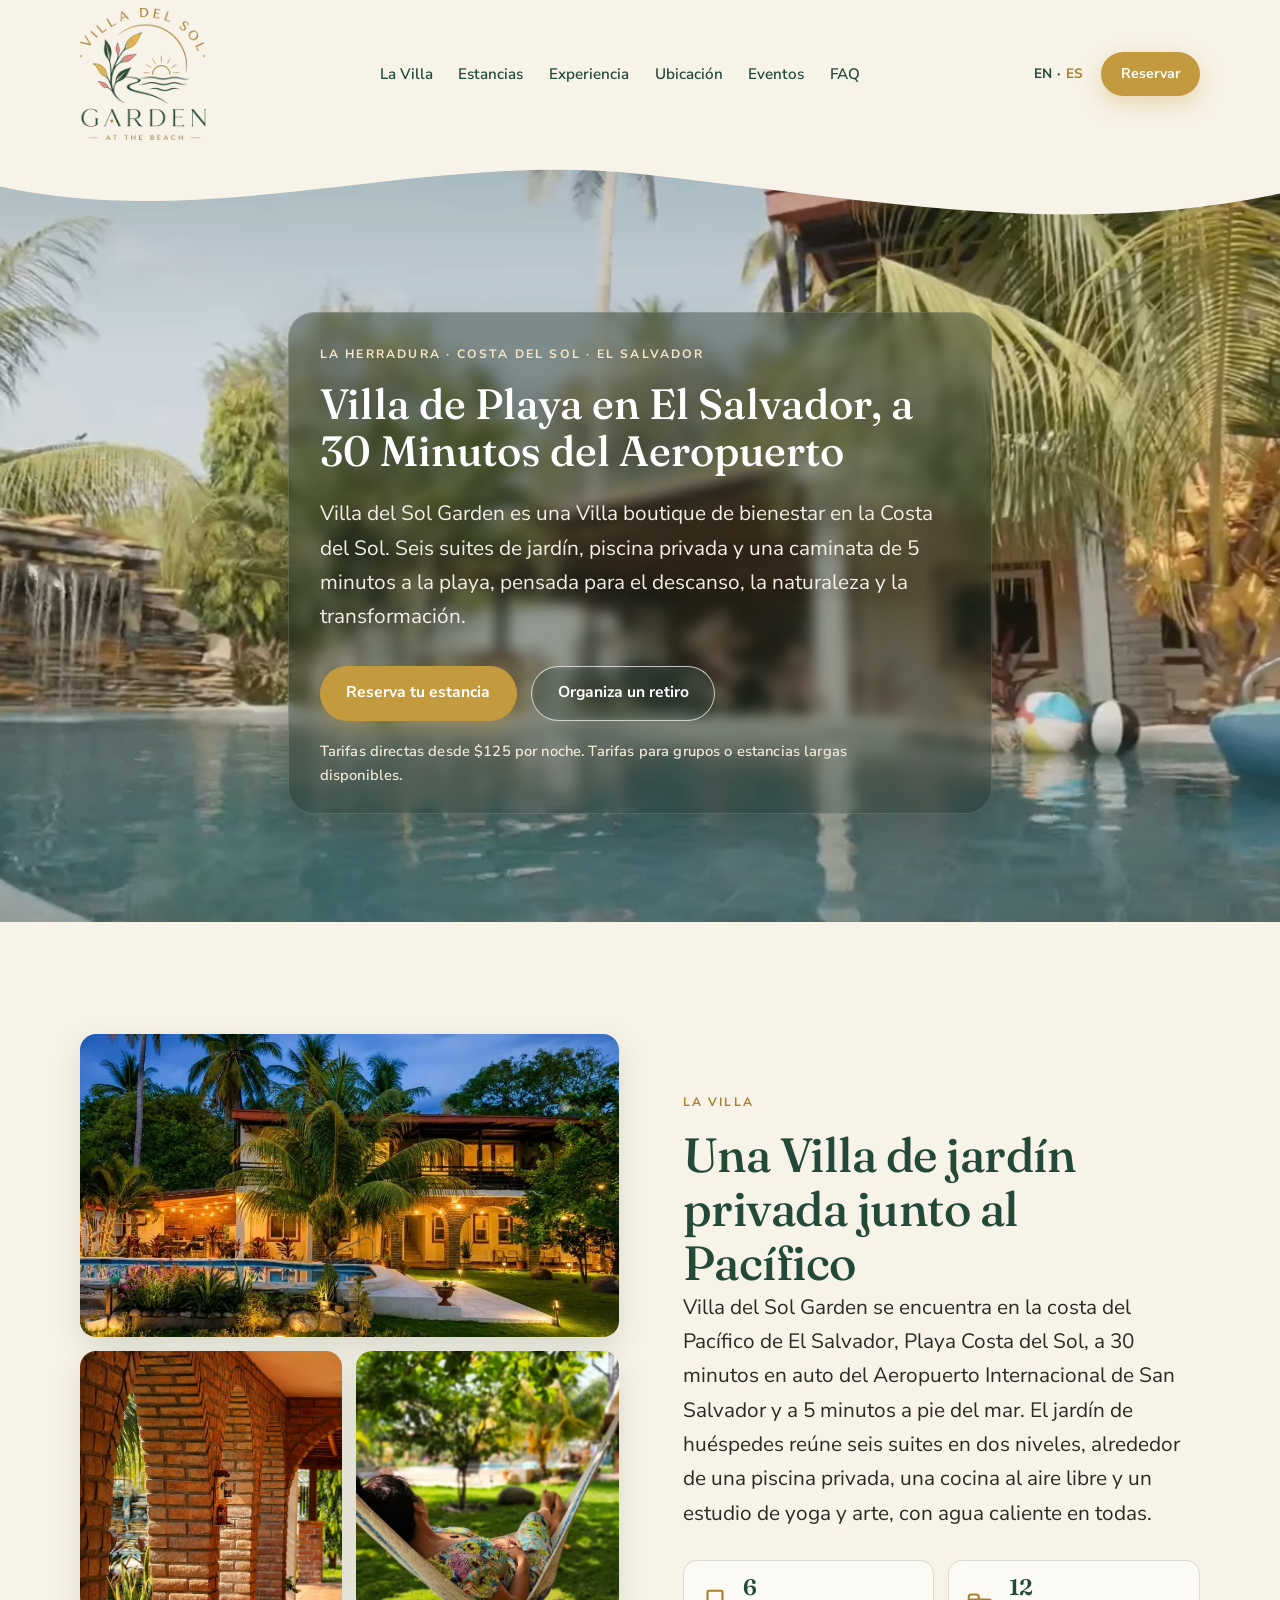
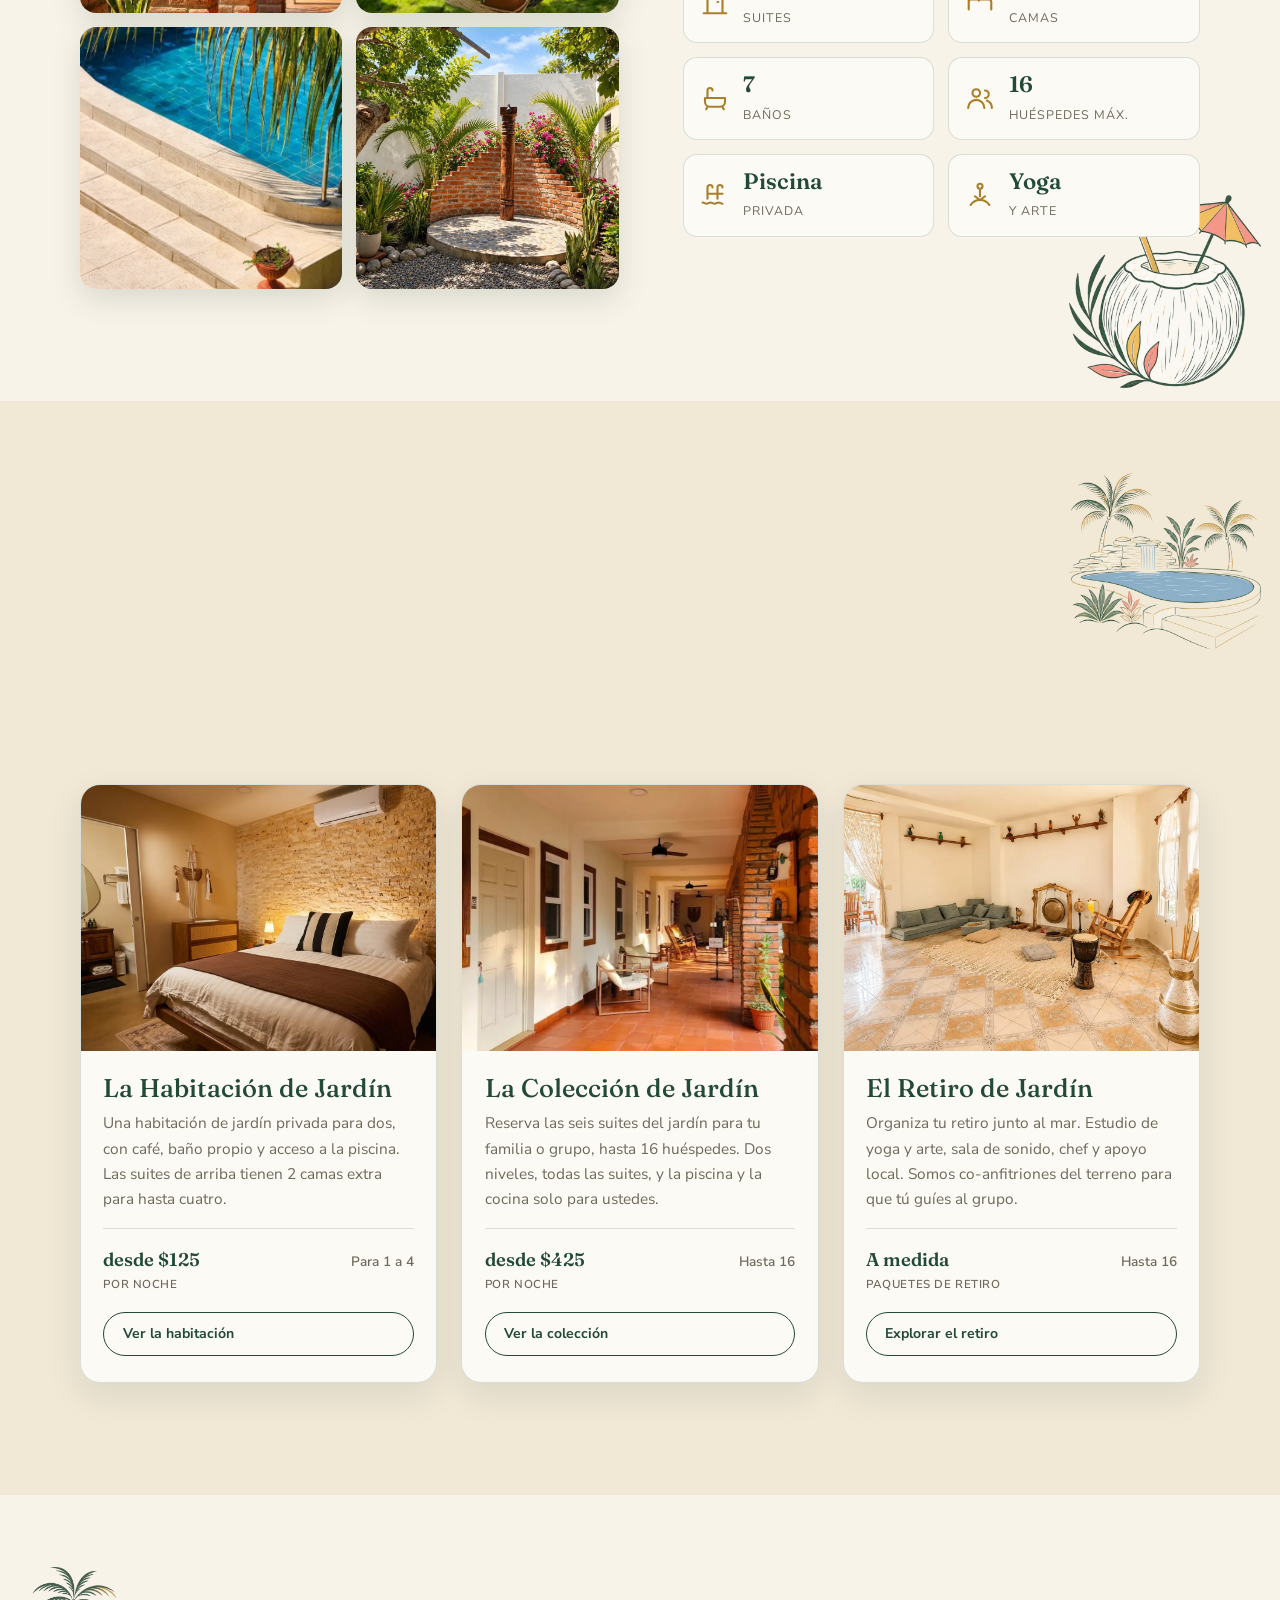
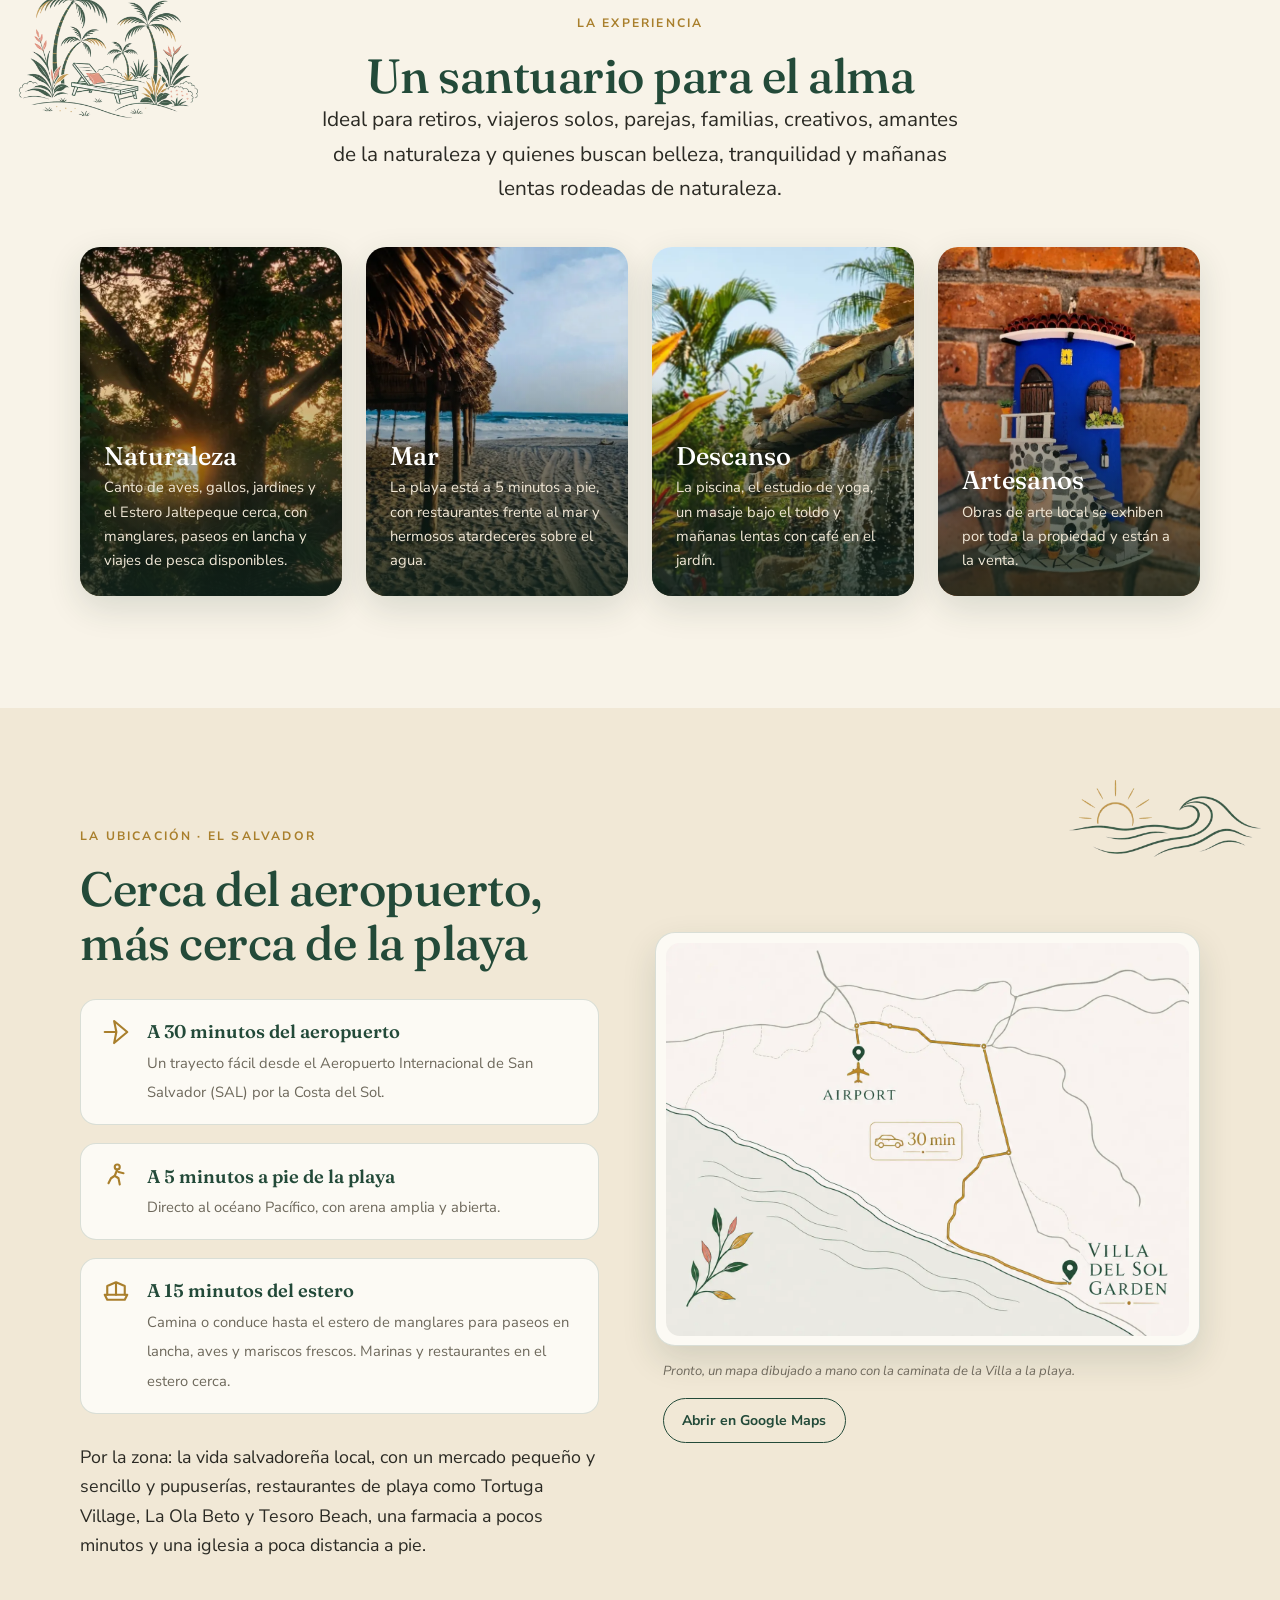
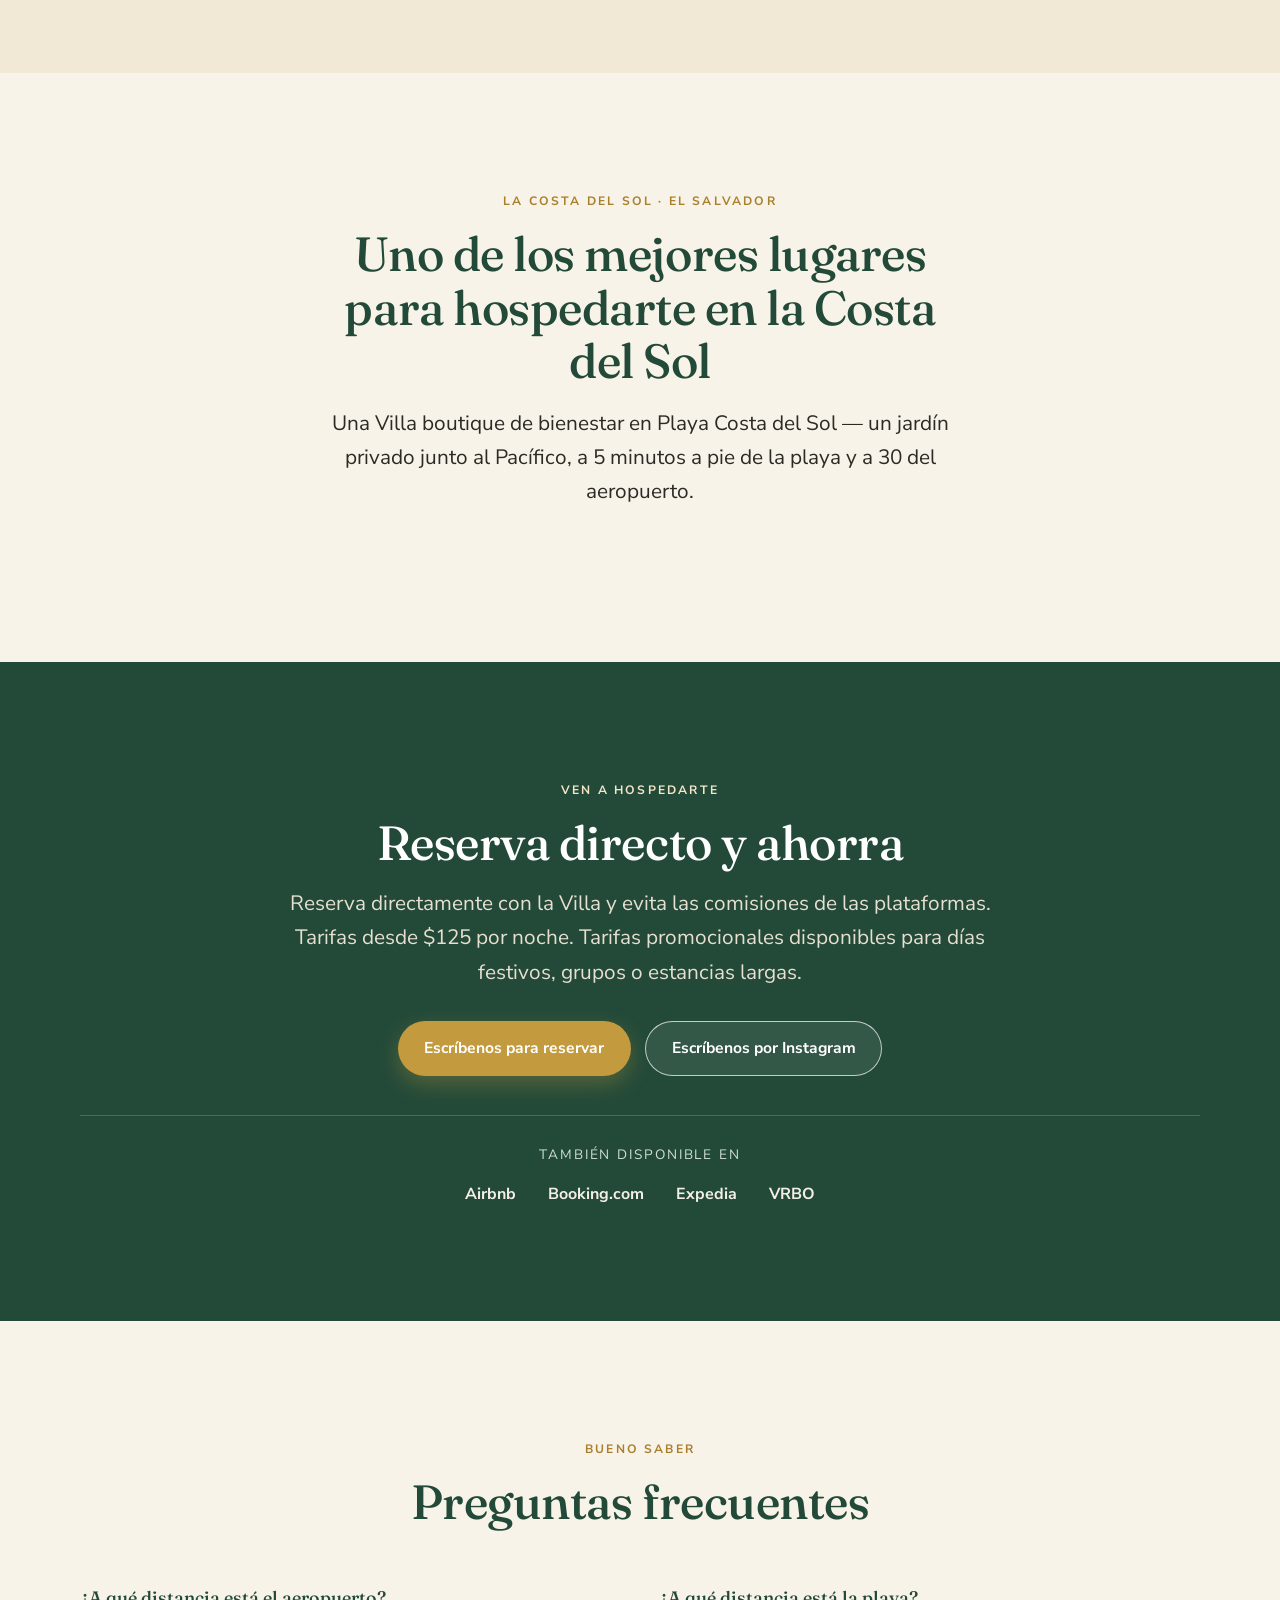
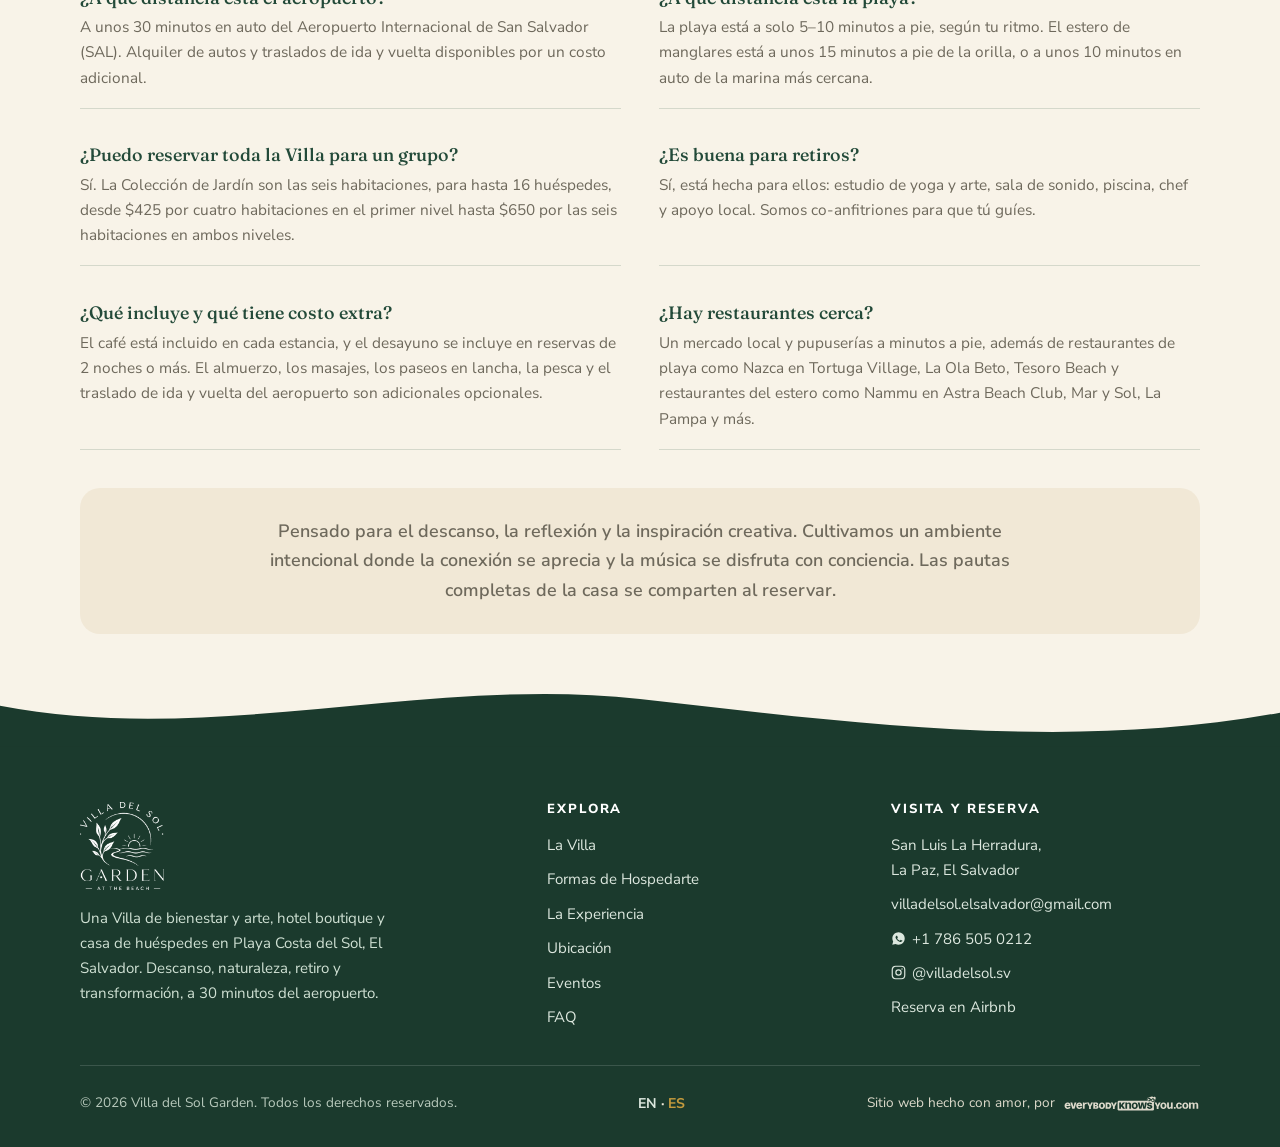
==== commit 43471645: "Capitalize Villa sitewide; Events & Retreats heading; add Past Events section with Art, Culture & Co" ====
--- a/es/index.html
+++ b/es/index.html
@@ -4,7 +4,7 @@
 <meta charset="UTF-8">
 <meta name="viewport" content="width=device-width, initial-scale=1.0">
 <title>Villa de Playa en El Salvador, a 30 Minutos del Aeropuerto</title>
-<meta name="description" content="Villa del Sol Garden es una villa de bienestar en El Salvador, a 30 minutos del aeropuerto y a 5 minutos a pie de la playa. Seis suites, piscina privada, retiros. Reserva directo.">
+<meta name="description" content="Villa del Sol Garden es una Villa de bienestar en El Salvador, a 30 minutos del aeropuerto y a 5 minutos a pie de la playa. Seis suites, piscina privada, retiros. Reserva directo.">
 <meta name="keywords" content="villa de playa El Salvador, alquiler de villa cerca del aeropuerto El Salvador, casa de playa a 30 minutos del aeropuerto, villa Costa del Sol, villa en La Herradura, retiro de bienestar El Salvador, venue para retiros El Salvador, villa privada con piscina El Salvador, casa de playa El Salvador">
 
 <link rel="canonical" href="https://villadelsolsv.com/es/">
@@ -14,7 +14,7 @@
 <link rel="alternate" hreflang="x-default" href="https://villadelsolsv.com/">
 
 <meta property="og:title" content="Villa de Playa en El Salvador, a 30 Minutos del Aeropuerto">
-<meta property="og:description" content="Una villa de bienestar en la Costa del Sol de El Salvador. Seis suites de jardin, piscina privada y una caminata de 5 minutos a la playa.">
+<meta property="og:description" content="Una Villa de bienestar en la Costa del Sol de El Salvador. Seis suites de jardin, piscina privada y una caminata de 5 minutos a la playa.">
 <meta property="og:type" content="website">
 <meta property="og:url" content="https://villadelsolsv.com/es/">
 <meta property="og:image" content="https://villadelsolsv.com/assets/images/social-share/social-share-villa-del-sol-garden-villadelsolsv.com.jpg">
@@ -27,7 +27,7 @@
 
 <meta name="twitter:card" content="summary_large_image">
 <meta name="twitter:title" content="Villa de Playa en El Salvador, a 30 Minutos del Aeropuerto">
-<meta name="twitter:description" content="Una villa de bienestar en la Costa del Sol de El Salvador. Seis suites de jardin, piscina privada y una caminata de 5 minutos a la playa.">
+<meta name="twitter:description" content="Una Villa de bienestar en la Costa del Sol de El Salvador. Seis suites de jardin, piscina privada y una caminata de 5 minutos a la playa.">
 <meta name="twitter:image" content="https://villadelsolsv.com/assets/images/social-share/social-share-villa-del-sol-garden-villadelsolsv.com.jpg">
 
 <meta name="robots" content="index, follow, max-image-preview:large, max-snippet:-1, max-video-preview:-1">
@@ -66,8 +66,8 @@
       "url": "https://villadelsolsv.com/",
       "logo": "https://villadelsolsv.com/assets/images/logos/logo-villa-del-sol-garden-villadelsolsv.com.webp",
       "image": "https://villadelsolsv.com/assets/images/social-share/social-share-villa-del-sol-garden-villadelsolsv.com.jpg",
-      "slogan": "Uno de los mejores lugares para hospedarte en la Costa del Sol de El Salvador; una villa de bienestar para el descanso, la naturaleza y la transformacion.",
-      "description": "Villa del Sol Garden es una villa de bienestar en la Costa del Sol de El Salvador, a 30 minutos del Aeropuerto Internacional de San Salvador y a 5 minutos a pie de la playa. Seis suites de jardin, piscina privada, estudio de yoga y arte, y hospedaje para retiros.",
+      "slogan": "Uno de los mejores lugares para hospedarte en la Costa del Sol de El Salvador; una Villa de bienestar para el descanso, la naturaleza y la transformacion.",
+      "description": "Villa del Sol Garden es una Villa de bienestar en la Costa del Sol de El Salvador, a 30 minutos del Aeropuerto Internacional de San Salvador y a 5 minutos a pie de la playa. Seis suites de jardin, piscina privada, estudio de yoga y arte, y hospedaje para retiros.",
       "areaServed": ["SV", "US"],
       "knowsLanguage": ["en", "es"],
       "email": "villadelsol.elsalvador@gmail.com",
@@ -115,7 +115,7 @@
   "mainEntity": [
     {"@type":"Question","name":"A que distancia esta del aeropuerto?","acceptedAnswer":{"@type":"Answer","text":"A unos 30 minutos en auto del Aeropuerto Internacional de San Salvador (SAL), en la Costa del Sol cerca de La Herradura."}},
     {"@type":"Question","name":"A que distancia esta la playa?","acceptedAnswer":{"@type":"Answer","text":"El Pacifico esta a unos 5 minutos a pie, y el estero de manglares a unos 15 minutos caminando."}},
-    {"@type":"Question","name":"Puedo reservar toda la villa para un grupo?","acceptedAnswer":{"@type":"Answer","text":"Si. La Coleccion de Jardin son las seis habitaciones, para hasta 16 huespedes, desde 425 dolares por cuatro habitaciones en el primer nivel hasta 650 por las seis habitaciones en ambos niveles."}},
+    {"@type":"Question","name":"Puedo reservar toda la Villa para un grupo?","acceptedAnswer":{"@type":"Answer","text":"Si. La Coleccion de Jardin son las seis habitaciones, para hasta 16 huespedes, desde 425 dolares por cuatro habitaciones en el primer nivel hasta 650 por las seis habitaciones en ambos niveles."}},
     {"@type":"Question","name":"Es buena para retiros?","acceptedAnswer":{"@type":"Answer","text":"Si. Esta hecha para retiros, con estudio de yoga y arte, sala de sonido, piscina, chef y apoyo local. La anfitriona co-organiza para que los facilitadores solo guien."}},
     {"@type":"Question","name":"Que incluye y que tiene costo extra?","acceptedAnswer":{"@type":"Answer","text":"El cafe esta incluido en cada estancia, y el desayuno se incluye en reservas de 2 noches o mas. El almuerzo, los masajes, los paseos en lancha, la pesca y el traslado del aeropuerto son adicionales opcionales."}},
     {"@type":"Question","name":"Hay restaurantes cerca?","acceptedAnswer":{"@type":"Answer","text":"Un mercado local y pupuserias a minutos, ademas de restaurantes de playa como Tortuga Village, La Ola Beto y Tesoro Beach."}}
@@ -164,7 +164,7 @@
       <div class="hero-inner">
         <span class="eyebrow">La Herradura &middot; Costa del Sol &middot; El Salvador</span>
         <h1>Villa de Playa en El Salvador, a 30 Minutos del Aeropuerto</h1>
-        <p class="lead">Villa del Sol Garden es una villa boutique de bienestar en la Costa del Sol. Seis suites de jard&iacute;n, piscina privada y una caminata de 5 minutos a la playa, pensada para el descanso, la naturaleza y la transformaci&oacute;n.</p>
+        <p class="lead">Villa del Sol Garden es una Villa boutique de bienestar en la Costa del Sol. Seis suites de jard&iacute;n, piscina privada y una caminata de 5 minutos a la playa, pensada para el descanso, la naturaleza y la transformaci&oacute;n.</p>
         <div class="hero-cta">
           <a class="btn btn-gold" href="#book">Reserva tu estancia</a>
           <a class="btn btn-ghost" href="#stays">Organiza un retiro</a>
@@ -186,7 +186,7 @@
         </div>
         <div class="reveal">
           <span class="eyebrow">La Villa</span>
-          <h2>Una villa de jard&iacute;n privada junto al Pac&iacute;fico</h2>
+          <h2>Una Villa de jard&iacute;n privada junto al Pac&iacute;fico</h2>
           <p class="lead">Villa del Sol Garden se encuentra en la costa del Pac&iacute;fico de El Salvador, Playa Costa del Sol, a 30 minutos en auto del Aeropuerto Internacional de San Salvador y a 5 minutos a pie del mar. El jard&iacute;n de hu&eacute;spedes re&uacute;ne seis suites en dos niveles, alrededor de una piscina privada, una cocina al aire libre y un estudio de yoga y arte, con agua caliente en todas.</p>
           <div class="icon-stats">
             <div class="icon-stat"><svg viewBox="0 0 24 24" fill="none" stroke="currentColor" stroke-width="1.7" stroke-linecap="round" stroke-linejoin="round"><path d="M3 21h18M6 21V4a1 1 0 0 1 1-1h10a1 1 0 0 1 1 1v17"/><path d="M14 12h.6"/></svg><div><b>6</b><span>Suites</span></div></div>
@@ -287,7 +287,7 @@
           <div class="sketch-map"><img src="../assets/images/gallery/route-map-airport-villa-del-sol-villadelsolsv.com.webp" alt="Mapa ilustrado del trayecto de 30 minutos en auto desde el aeropuerto de San Salvador (SAL) hasta Villa del Sol Garden en la Costa del Sol" loading="lazy" style="width:100%;height:auto;display:block;border-radius:14px">
           </div>
           <div class="map-actions">
-            <p class="map-note">Pronto, un mapa dibujado a mano con la caminata de la villa a la playa.</p>
+            <p class="map-note">Pronto, un mapa dibujado a mano con la caminata de la Villa a la playa.</p>
             <a class="btn btn-outline btn-sm" href="https://maps.app.goo.gl/d9JLudeJX6YPt68A8" target="_blank" rel="noopener">Abrir en Google Maps</a>
           </div>
         </div>
@@ -300,7 +300,7 @@
       <div class="sec-head center reveal" style="text-align:center;margin-left:auto;margin-right:auto">
         <span class="eyebrow">La Costa del Sol &middot; El Salvador</span>
         <h2>Uno de los mejores lugares para hospedarte en la Costa del Sol</h2>
-        <p class="lead" style="margin:1.1rem auto 0">Una villa boutique de bienestar en Playa Costa del Sol &mdash; un jard&iacute;n privado junto al Pac&iacute;fico, a 5 minutos a pie de la playa y a 30 del aeropuerto.</p>
+        <p class="lead" style="margin:1.1rem auto 0">Una Villa boutique de bienestar en Playa Costa del Sol &mdash; un jard&iacute;n privado junto al Pac&iacute;fico, a 5 minutos a pie de la playa y a 30 del aeropuerto.</p>
       </div>
     </div>
   </section>
@@ -311,7 +311,7 @@
       <div class="reveal">
         <span class="eyebrow">Ven a Hospedarte</span>
         <h2>Reserva directo y ahorra</h2>
-        <p class="lead">Reserva directamente con la villa y evita las comisiones de las plataformas. Tarifas desde $125 por noche. Tarifas promocionales disponibles para d&iacute;as festivos, grupos o estancias largas.</p>
+        <p class="lead">Reserva directamente con la Villa y evita las comisiones de las plataformas. Tarifas desde $125 por noche. Tarifas promocionales disponibles para d&iacute;as festivos, grupos o estancias largas.</p>
         <div class="book-cta">
           <a class="btn btn-gold" href="mailto:villadelsol.elsalvador@gmail.com?subject=Consulta%20de%20reserva%20-%20Villa%20del%20Sol%20Garden">Escr&iacute;benos para reservar</a>
           <a class="btn btn-ghost" href="https://www.instagram.com/villadelsol.sv" target="_blank" rel="noopener">Escr&iacute;benos por Instagram</a>
@@ -338,7 +338,7 @@
       <div class="faq-grid reveal">
         <div class="faq-item"><h3>&iquest;A qu&eacute; distancia est&aacute; el aeropuerto?</h3><p>A unos 30 minutos en auto del Aeropuerto Internacional de San Salvador (SAL). Alquiler de autos y traslados de ida y vuelta disponibles por un costo adicional.</p></div>
         <div class="faq-item"><h3>&iquest;A qu&eacute; distancia est&aacute; la playa?</h3><p>La playa est&aacute; a solo 5&ndash;10 minutos a pie, seg&uacute;n tu ritmo. El estero de manglares est&aacute; a unos 15 minutos a pie de la orilla, o a unos 10 minutos en auto de la marina m&aacute;s cercana.</p></div>
-        <div class="faq-item"><h3>&iquest;Puedo reservar toda la villa para un grupo?</h3><p>S&iacute;. La Colecci&oacute;n de Jard&iacute;n son las seis habitaciones, para hasta 16 hu&eacute;spedes, desde $425 por cuatro habitaciones en el primer nivel hasta $650 por las seis habitaciones en ambos niveles.</p></div>
+        <div class="faq-item"><h3>&iquest;Puedo reservar toda la Villa para un grupo?</h3><p>S&iacute;. La Colecci&oacute;n de Jard&iacute;n son las seis habitaciones, para hasta 16 hu&eacute;spedes, desde $425 por cuatro habitaciones en el primer nivel hasta $650 por las seis habitaciones en ambos niveles.</p></div>
         <div class="faq-item"><h3>&iquest;Es buena para retiros?</h3><p>S&iacute;, est&aacute; hecha para ellos: estudio de yoga y arte, sala de sonido, piscina, chef y apoyo local. Somos co-anfitriones para que t&uacute; gu&iacute;es.</p></div>
         <div class="faq-item"><h3>&iquest;Qu&eacute; incluye y qu&eacute; tiene costo extra?</h3><p>El caf&eacute; est&aacute; incluido en cada estancia, y el desayuno se incluye en reservas de 2 noches o m&aacute;s. El almuerzo, los masajes, los paseos en lancha, la pesca y el traslado de ida y vuelta del aeropuerto son adicionales opcionales.</p></div>
         <div class="faq-item"><h3>&iquest;Hay restaurantes cerca?</h3><p>Un mercado local y pupuser&iacute;as a minutos a pie, adem&aacute;s de restaurantes de playa como Nazca en Tortuga Village, La Ola Beto, Tesoro Beach y restaurantes del estero como Nammu en Astra Beach Club, Mar y Sol, La Pampa y m&aacute;s.</p></div>
@@ -356,7 +356,7 @@
     <div class="footer-top">
       <div class="footer-brand">
         <img src="../assets/images/logos/logo-villa-del-sol-garden-white-villadelsolsv.com.webp" alt="Logo de Villa del Sol Garden" width="140" height="140">
-        <p>Una villa de bienestar y arte, hotel boutique y casa de hu&eacute;spedes en Playa Costa del Sol, El Salvador. Descanso, naturaleza, retiro y transformaci&oacute;n, a 30 minutos del aeropuerto.</p>
+        <p>Una Villa de bienestar y arte, hotel boutique y casa de hu&eacute;spedes en Playa Costa del Sol, El Salvador. Descanso, naturaleza, retiro y transformaci&oacute;n, a 30 minutos del aeropuerto.</p>
       </div>
       <div class="footer-col">
         <h4>Explora</h4>
--- a/assets/css/styles.css
+++ b/assets/css/styles.css
@@ -302,6 +302,7 @@
 
 /* retreat schedule */
 .retreat-list{display:grid;grid-template-columns:1fr 1fr;gap:1.3rem;margin-top:1rem}
+.retreat-list--single{grid-template-columns:minmax(0,560px);justify-content:center}
 .retreat-item{background:var(--card);border:1px solid var(--line);border-radius:18px;padding:1.5rem 1.6rem}
 .retreat-item .tag{display:inline-block;background:var(--forest);color:#fff;font-size:.72rem;font-weight:700;text-transform:uppercase;letter-spacing:.08em;padding:.3rem .7rem;border-radius:999px;margin-bottom:.8rem}
 .retreat-item h3{margin-bottom:.4rem}
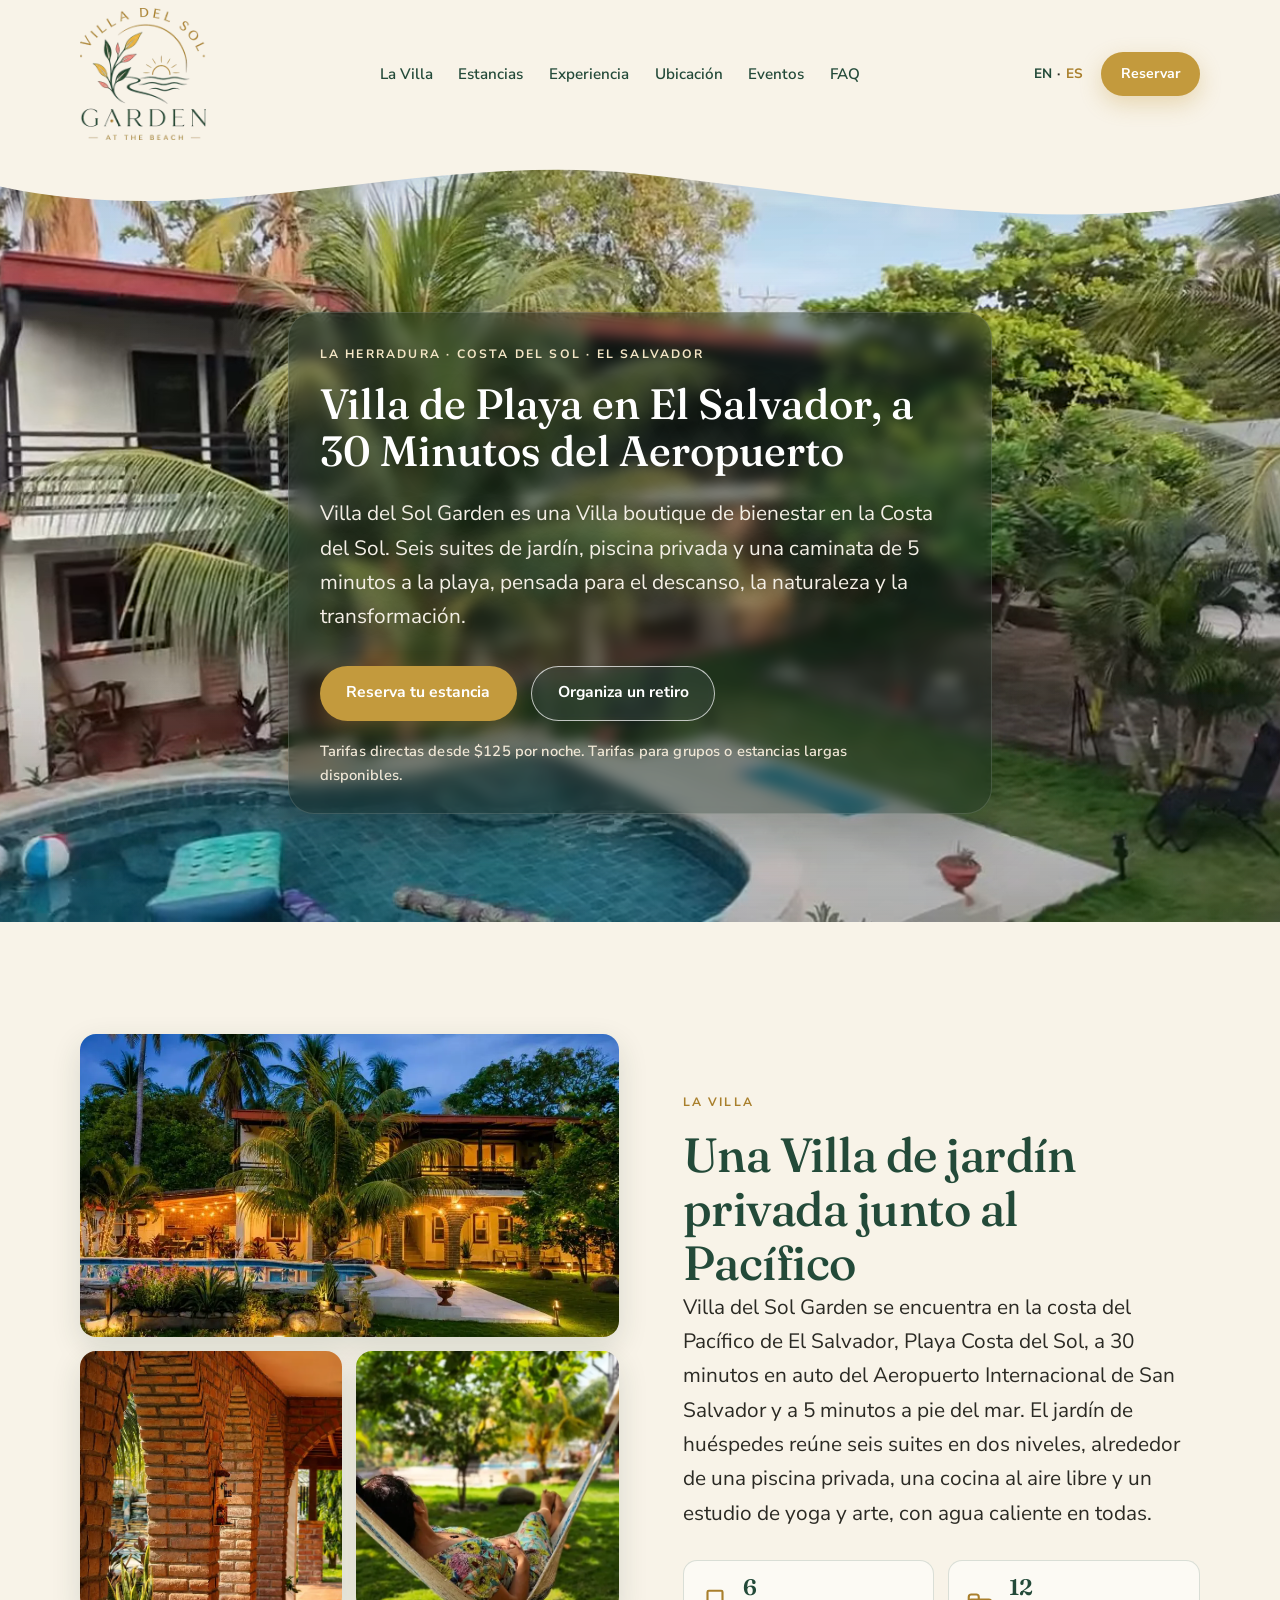
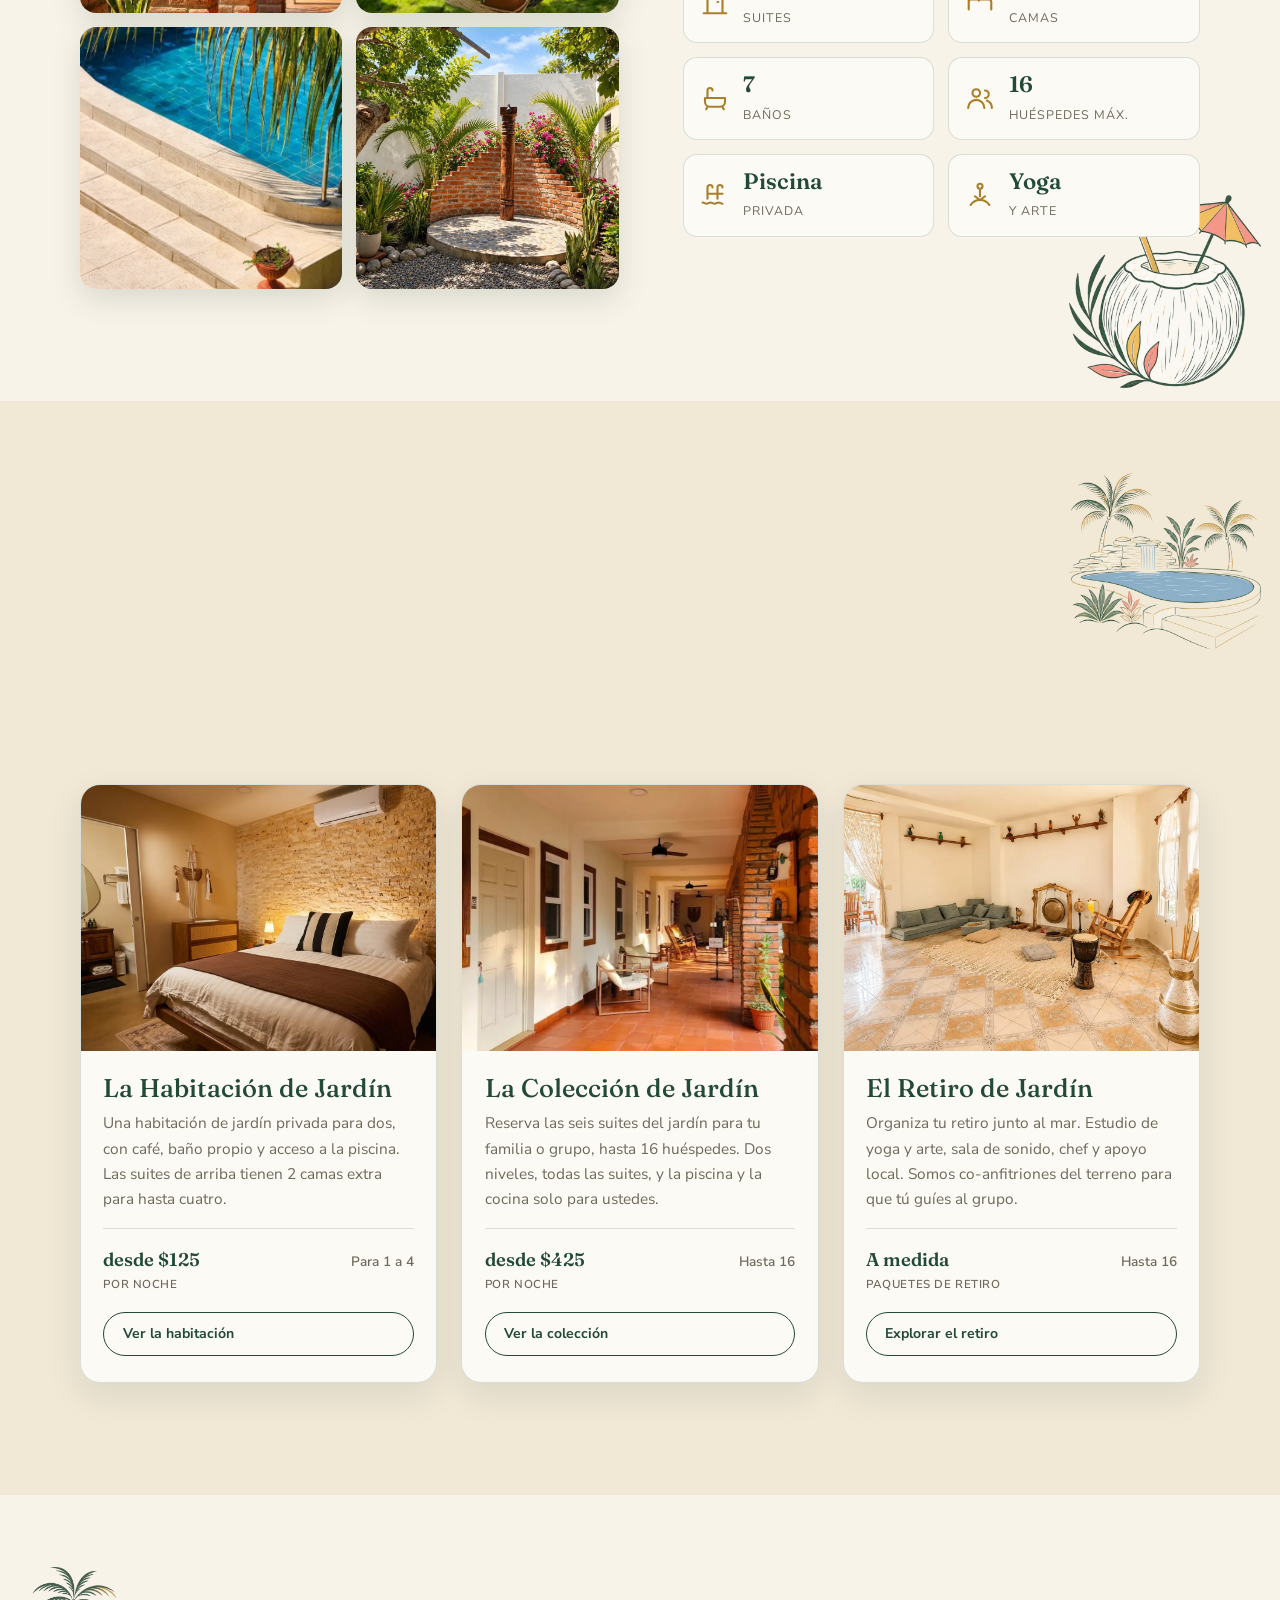
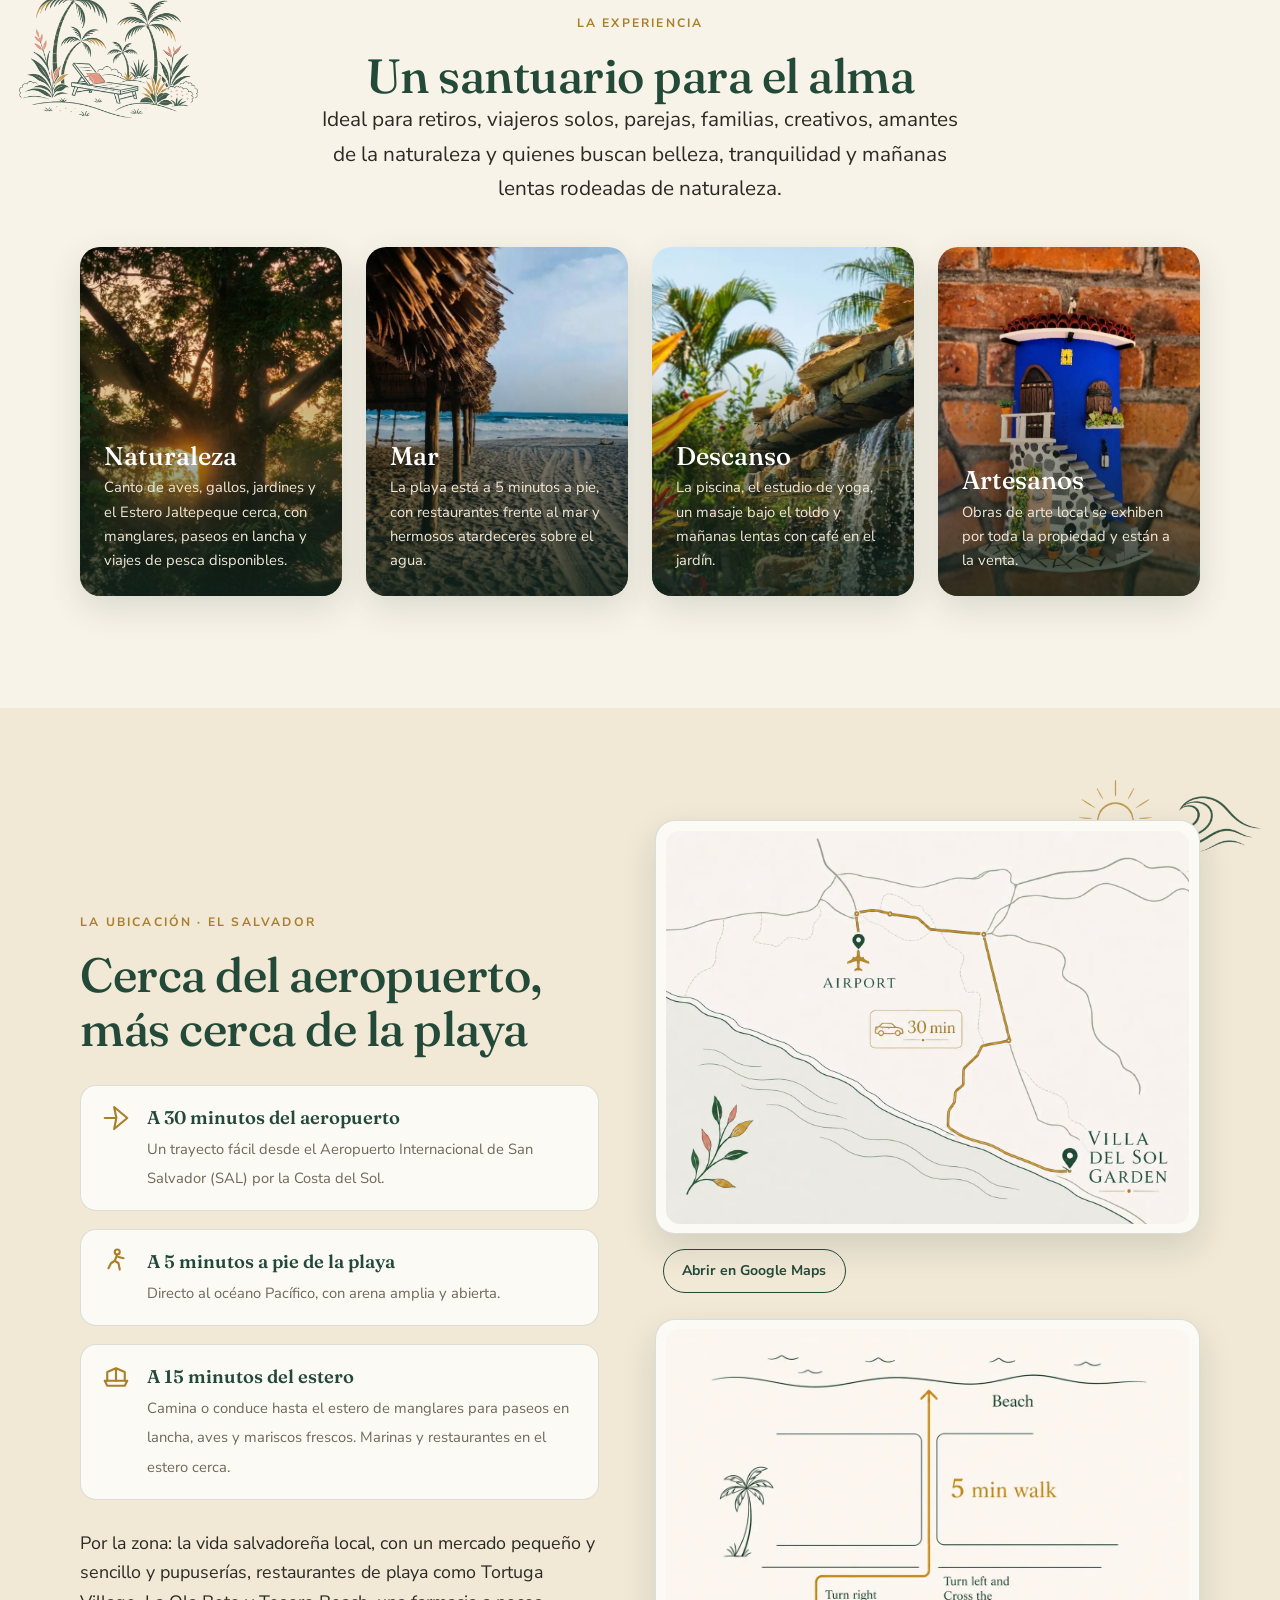
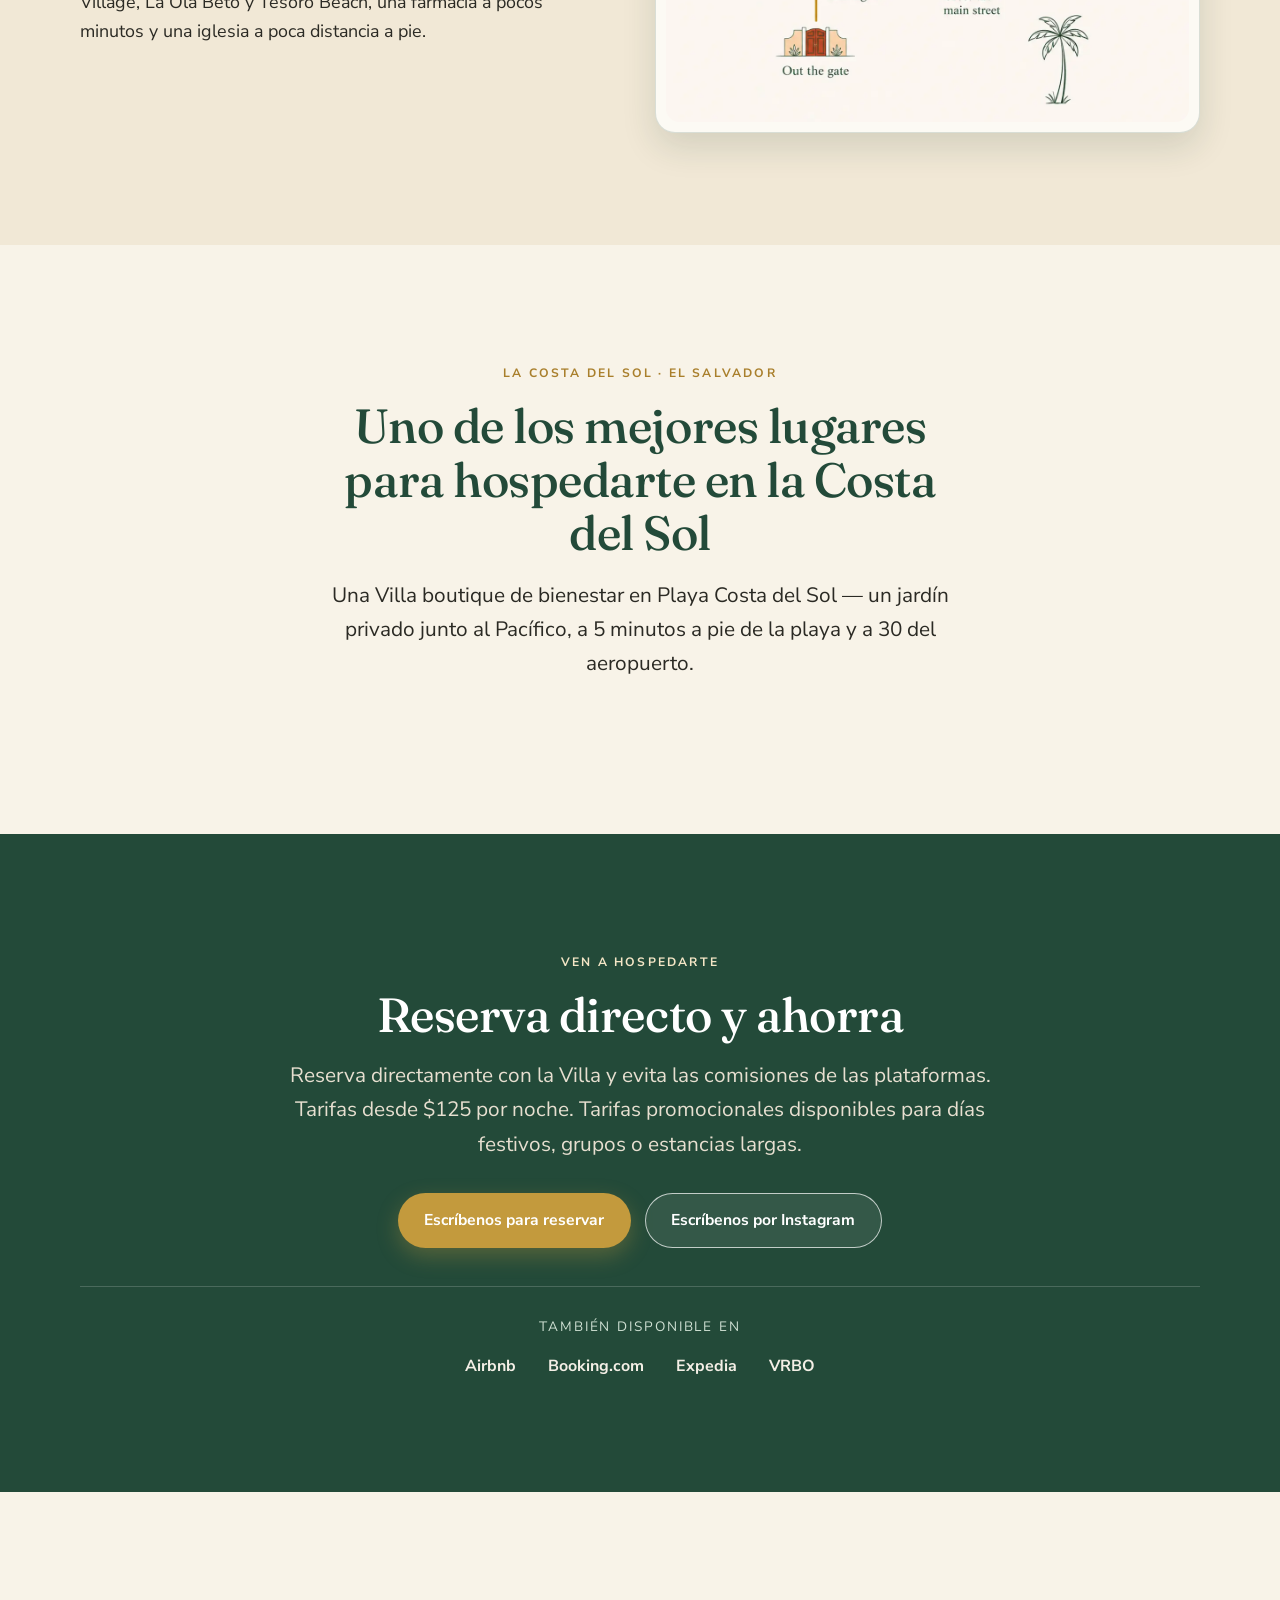
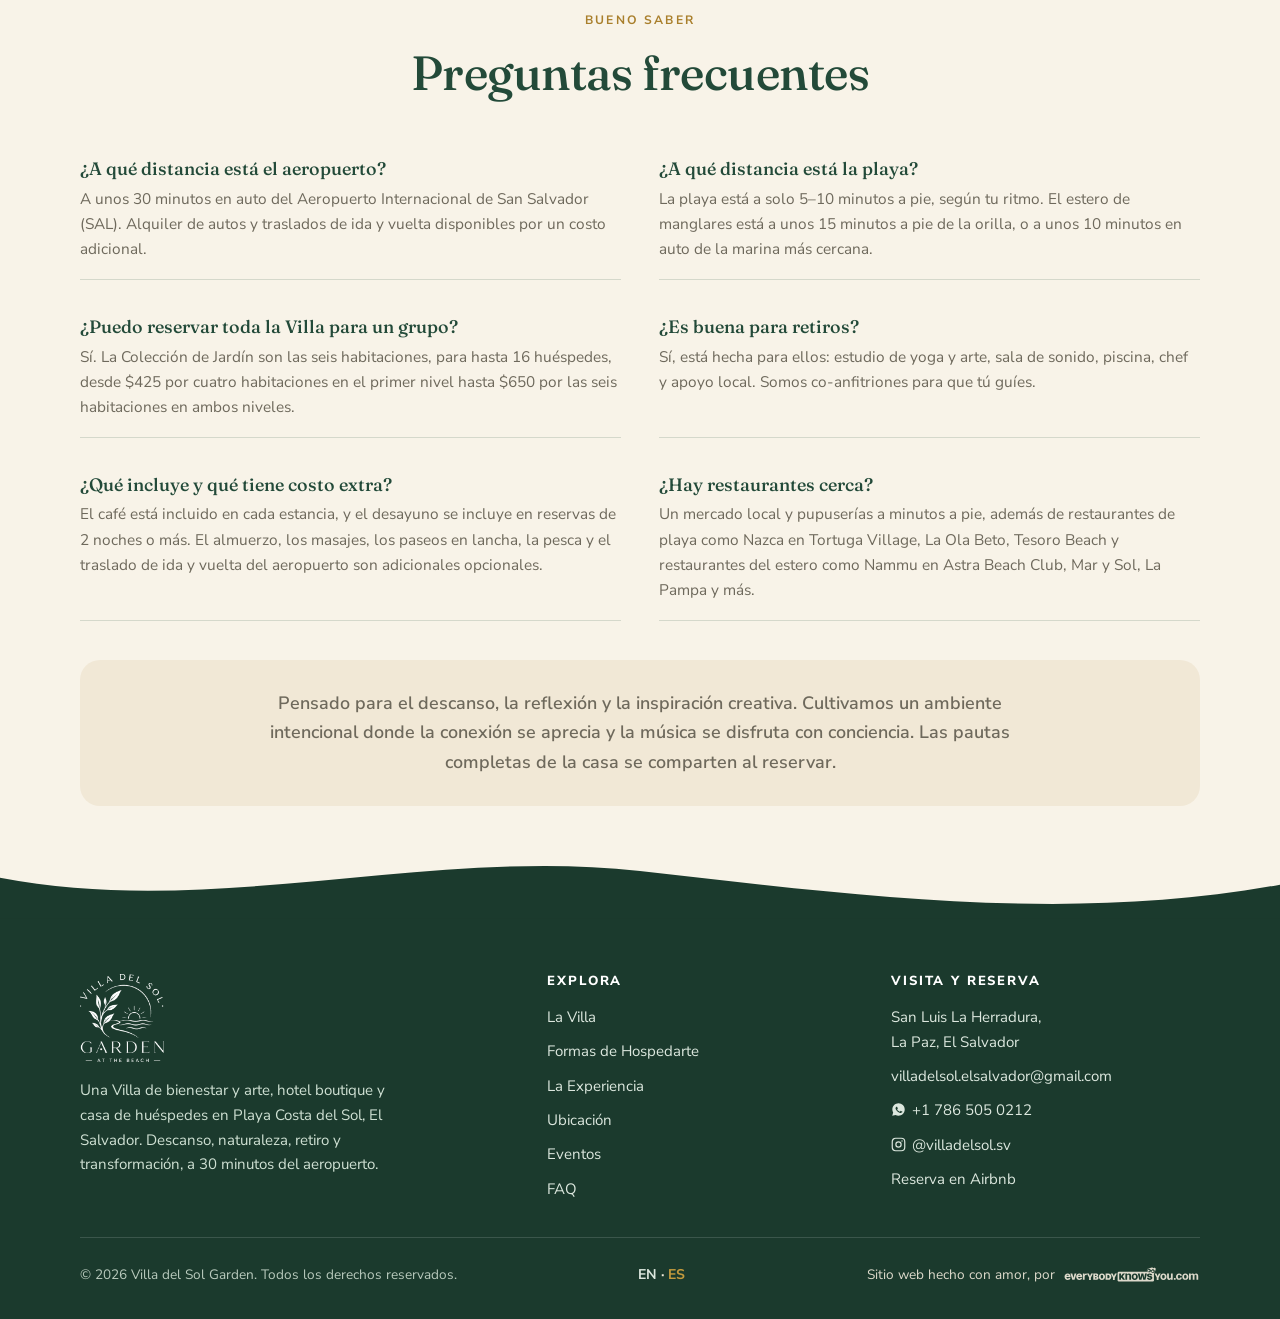
==== commit 8eb0d29d: "Homepage location: add beach walk map under Google Maps button, remove 'map on the way' note (EN + E" ====
--- a/es/index.html
+++ b/es/index.html
@@ -287,9 +287,9 @@
           <div class="sketch-map"><img src="../assets/images/gallery/route-map-airport-villa-del-sol-villadelsolsv.com.webp" alt="Mapa ilustrado del trayecto de 30 minutos en auto desde el aeropuerto de San Salvador (SAL) hasta Villa del Sol Garden en la Costa del Sol" loading="lazy" style="width:100%;height:auto;display:block;border-radius:14px">
           </div>
           <div class="map-actions">
-            <p class="map-note">Pronto, un mapa dibujado a mano con la caminata de la Villa a la playa.</p>
             <a class="btn btn-outline btn-sm" href="https://maps.app.goo.gl/d9JLudeJX6YPt68A8" target="_blank" rel="noopener">Abrir en Google Maps</a>
           </div>
+          <div class="sketch-map" style="margin-top:1.2rem"><img src="../assets/images/gallery/beach-walk-map-villa-del-sol-villadelsolsv.com.webp" alt="Mapa ilustrado de la caminata del port&oacute;n de la Villa a la playa, unos cinco minutos" loading="lazy" style="width:100%;height:auto;display:block;border-radius:14px"></div>
         </div>
       </div>
     </div>
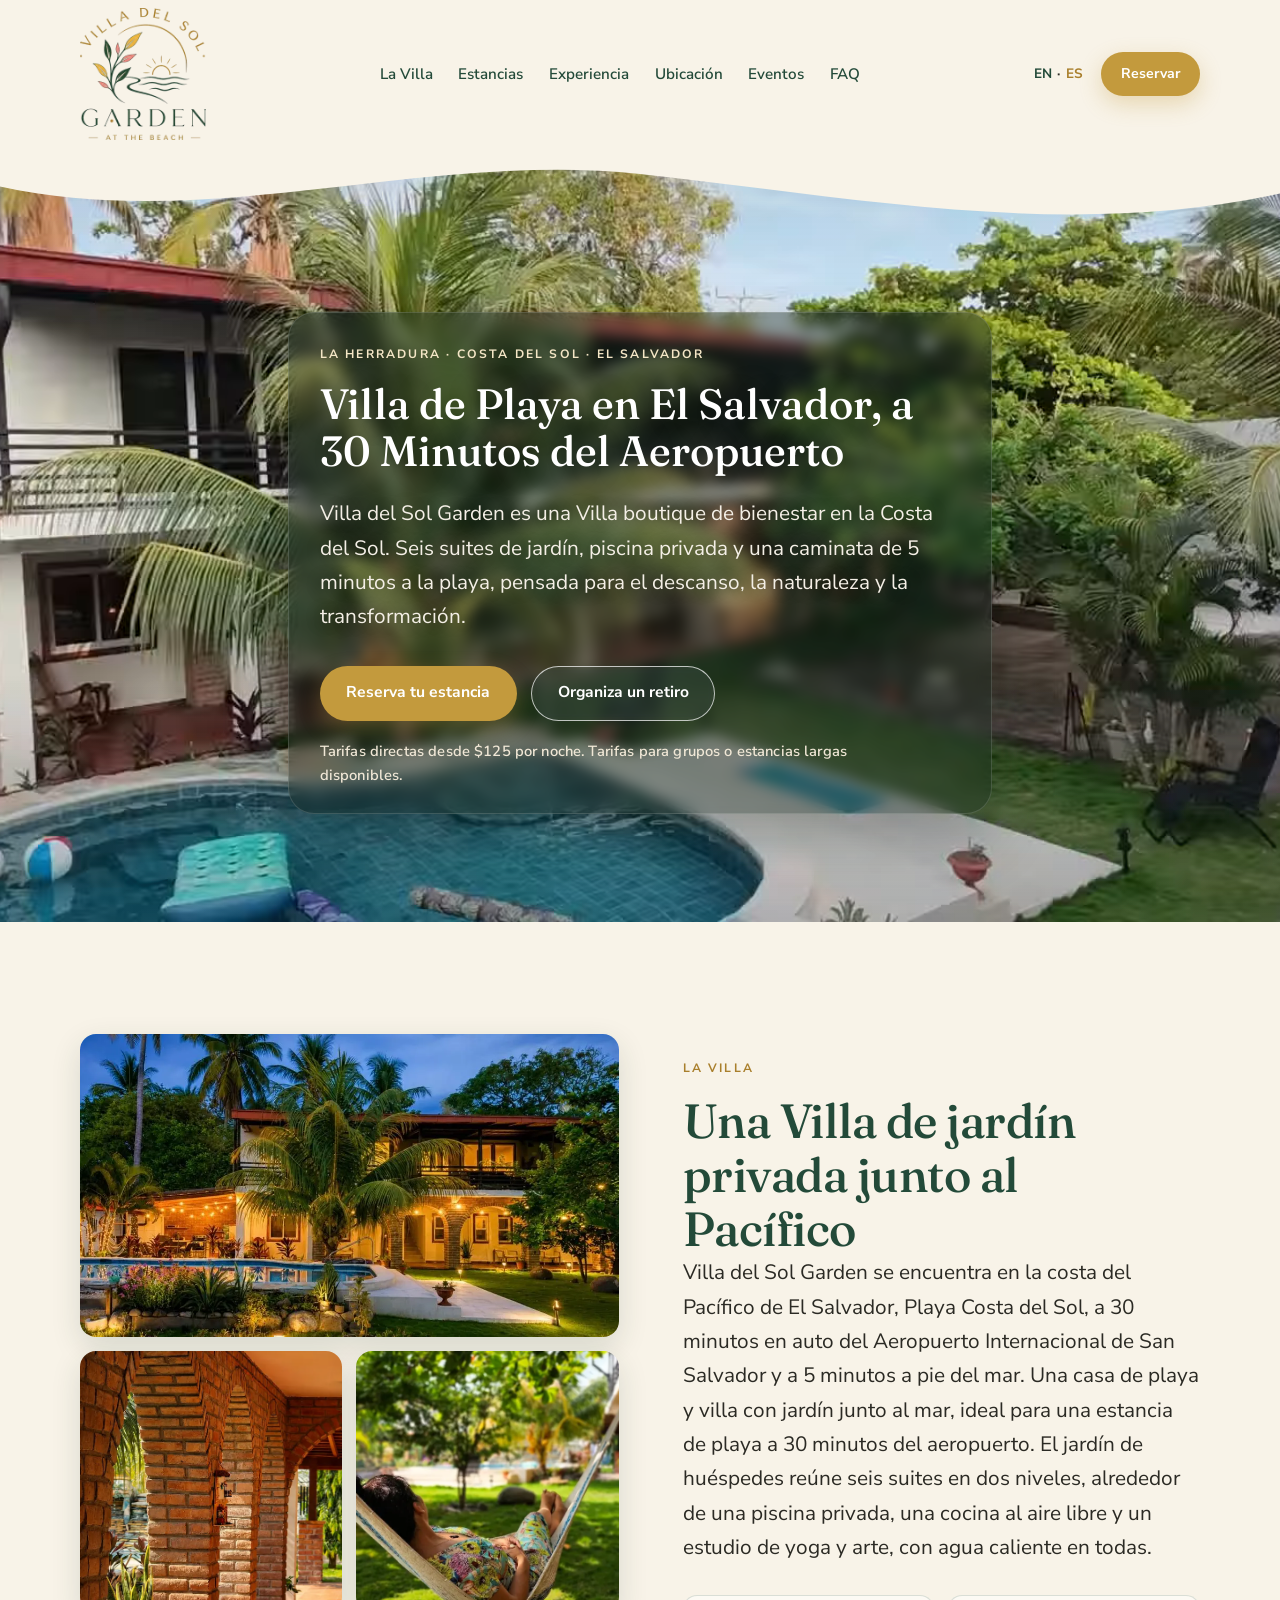
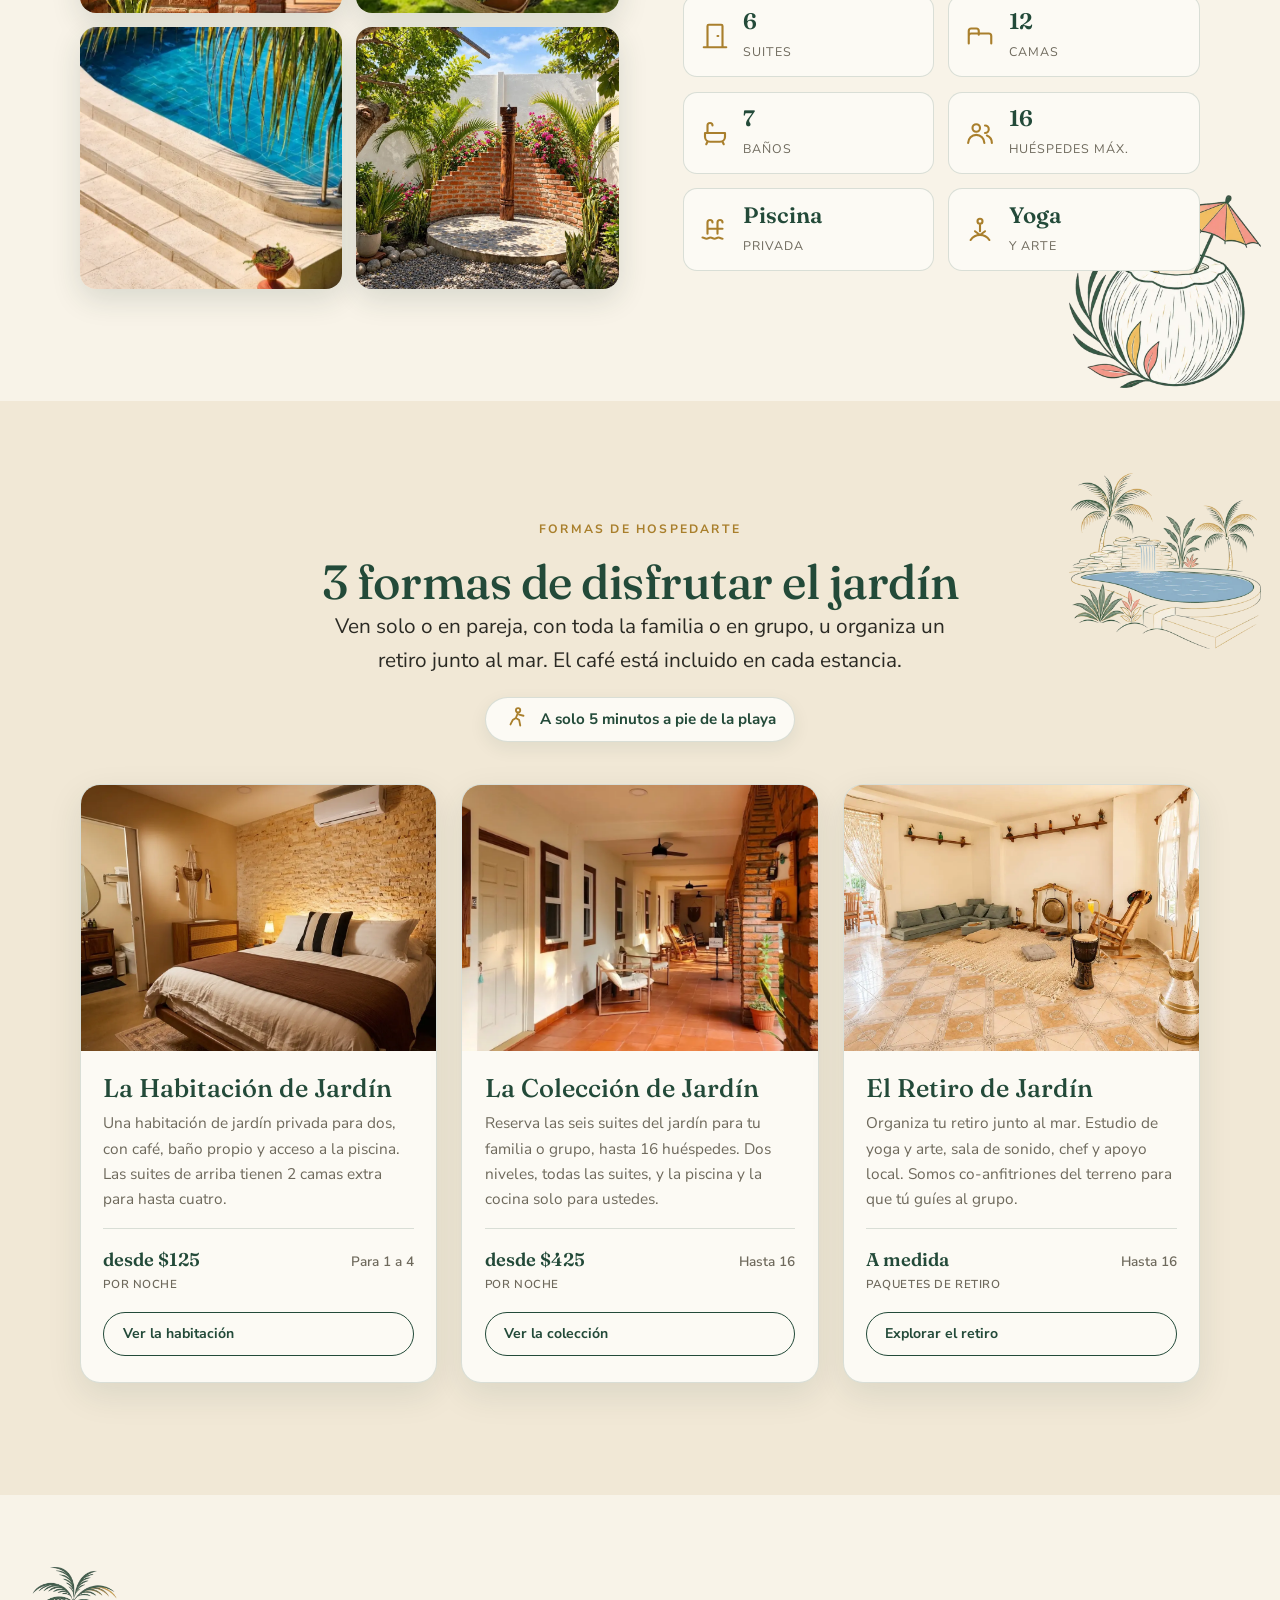
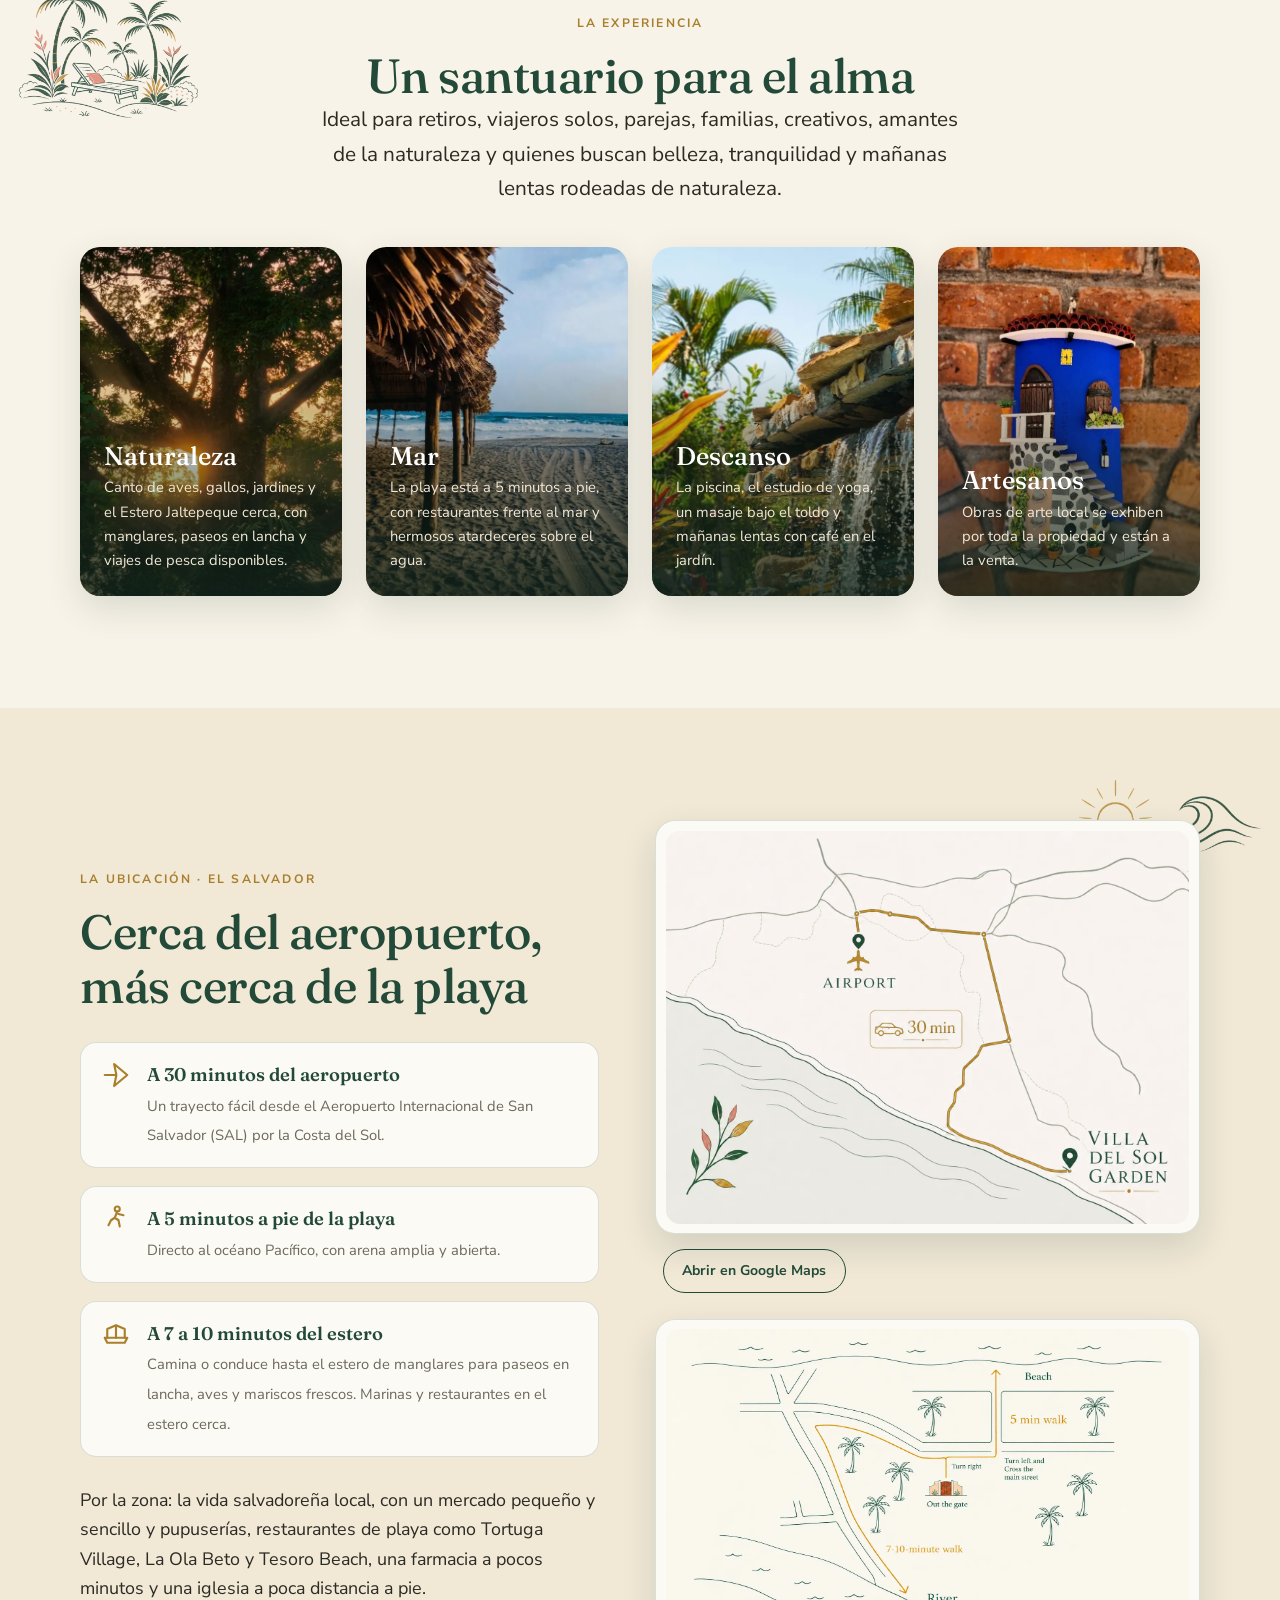
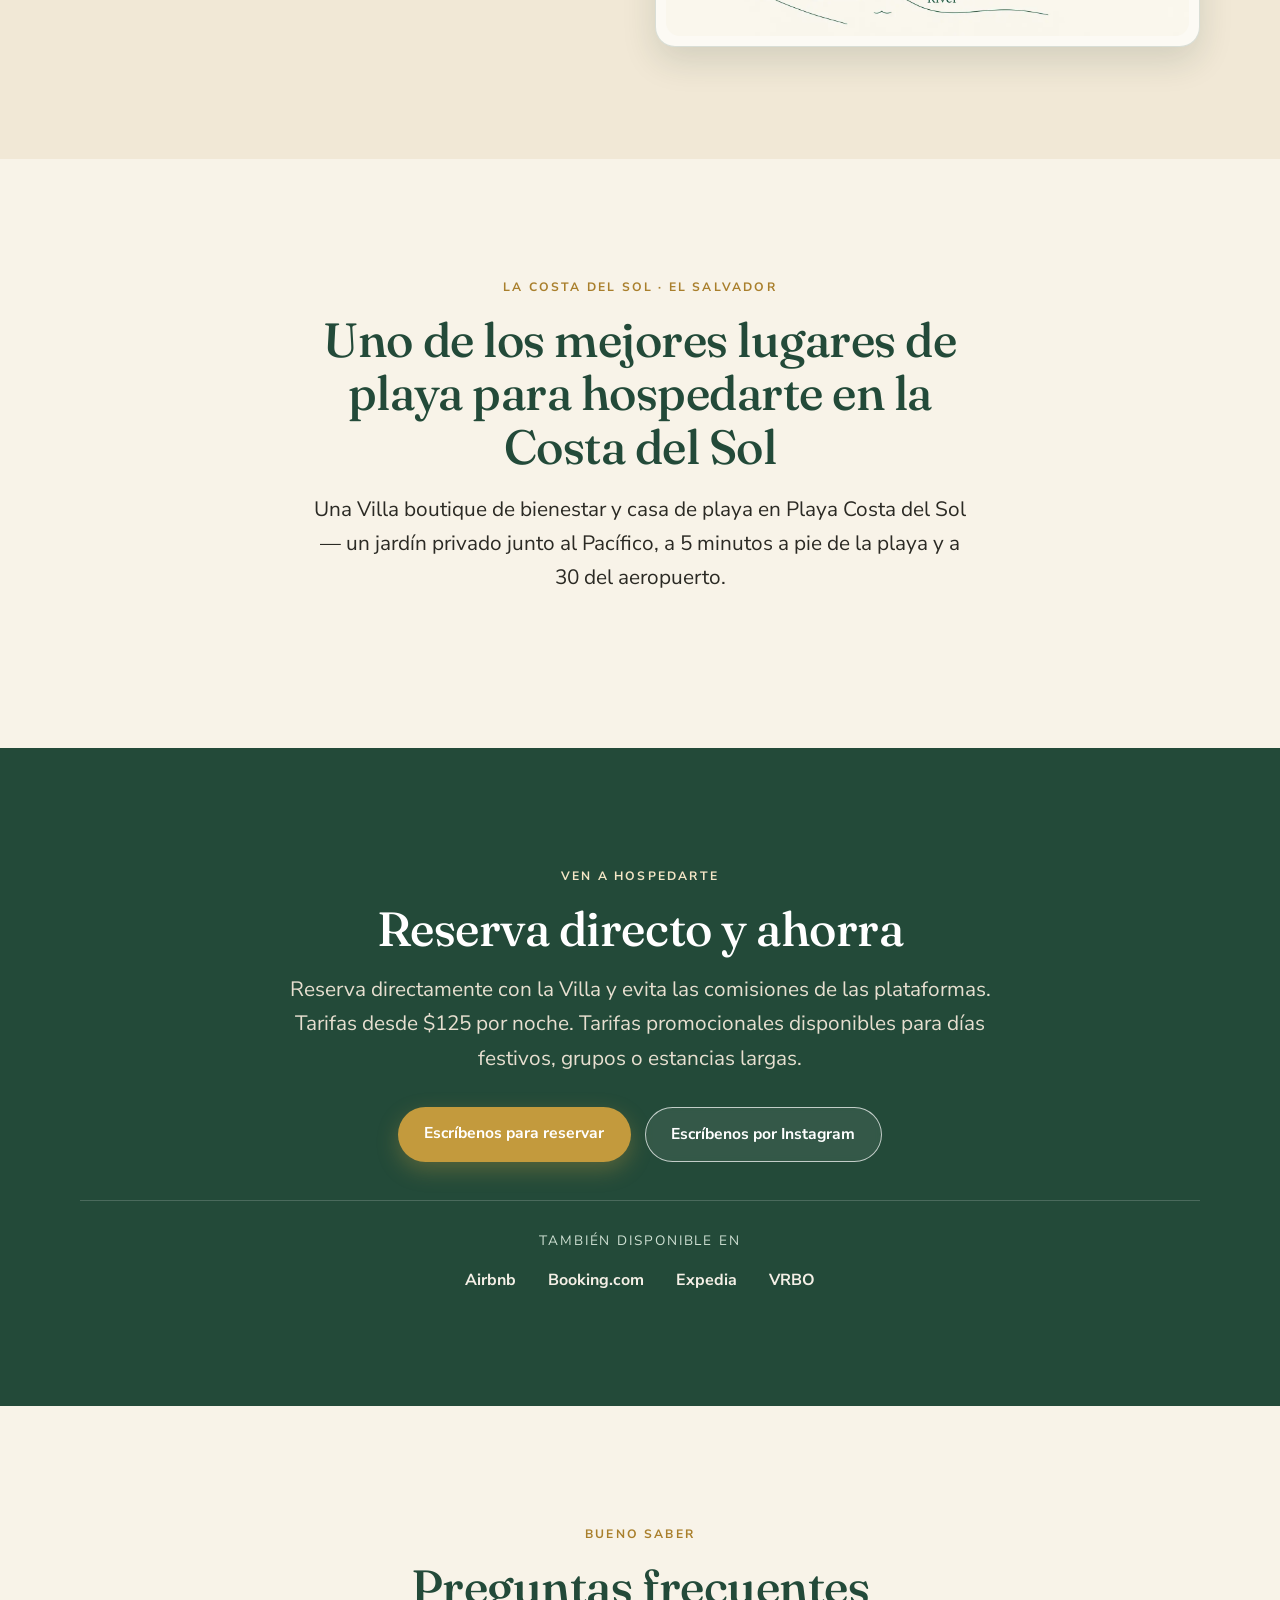
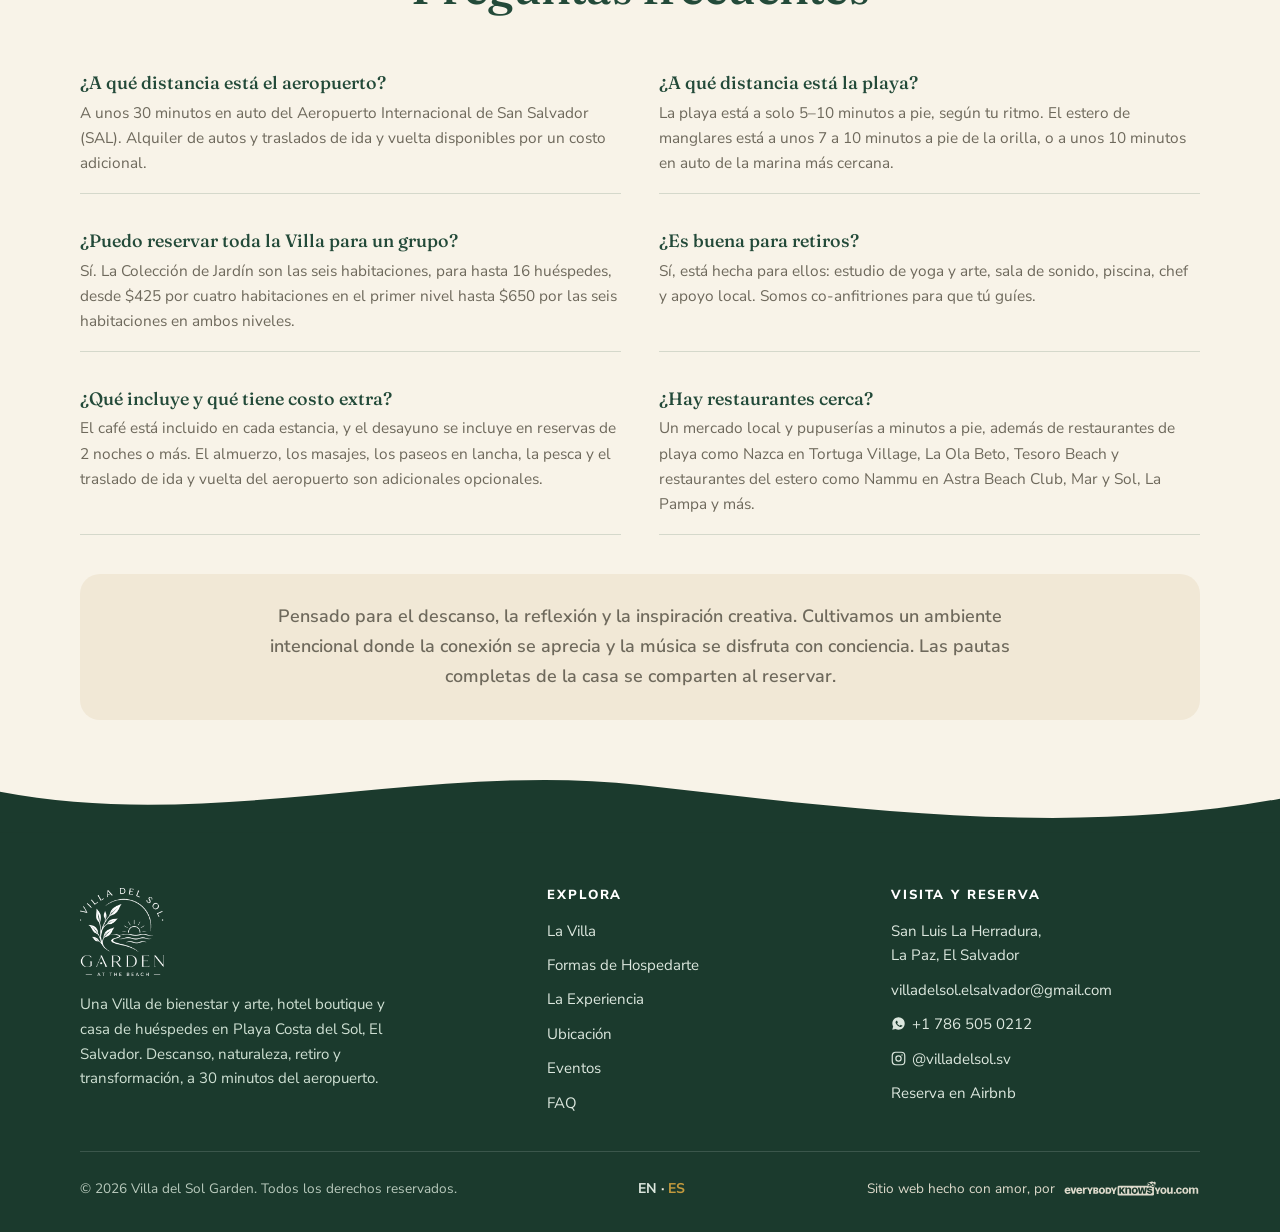
==== commit 2b58d199: "SEO/discoverability refresh + new beach-and-river walk map (EN + ES) Discoverability: - Weave target" ====
--- a/es/index.html
+++ b/es/index.html
@@ -66,7 +66,7 @@
       "url": "https://villadelsolsv.com/",
       "logo": "https://villadelsolsv.com/assets/images/logos/logo-villa-del-sol-garden-villadelsolsv.com.webp",
       "image": "https://villadelsolsv.com/assets/images/social-share/social-share-villa-del-sol-garden-villadelsolsv.com.jpg",
-      "slogan": "Uno de los mejores lugares para hospedarte en la Costa del Sol de El Salvador; una Villa de bienestar para el descanso, la naturaleza y la transformacion.",
+      "slogan": "Uno de los mejores lugares de playa para hospedarte en la Costa del Sol de El Salvador; una Villa de bienestar para el descanso, la naturaleza y la transformacion.",
       "description": "Villa del Sol Garden es una Villa de bienestar en la Costa del Sol de El Salvador, a 30 minutos del Aeropuerto Internacional de San Salvador y a 5 minutos a pie de la playa. Seis suites de jardin, piscina privada, estudio de yoga y arte, y hospedaje para retiros.",
       "areaServed": ["SV", "US"],
       "knowsLanguage": ["en", "es"],
@@ -114,7 +114,7 @@
   "inLanguage": "es",
   "mainEntity": [
     {"@type":"Question","name":"A que distancia esta del aeropuerto?","acceptedAnswer":{"@type":"Answer","text":"A unos 30 minutos en auto del Aeropuerto Internacional de San Salvador (SAL), en la Costa del Sol cerca de La Herradura."}},
-    {"@type":"Question","name":"A que distancia esta la playa?","acceptedAnswer":{"@type":"Answer","text":"El Pacifico esta a unos 5 minutos a pie, y el estero de manglares a unos 15 minutos caminando."}},
+    {"@type":"Question","name":"A que distancia esta la playa?","acceptedAnswer":{"@type":"Answer","text":"El Pacifico esta a unos 5 minutos a pie, y el estero de manglares a unos 7 a 10 minutos caminando."}},
     {"@type":"Question","name":"Puedo reservar toda la Villa para un grupo?","acceptedAnswer":{"@type":"Answer","text":"Si. La Coleccion de Jardin son las seis habitaciones, para hasta 16 huespedes, desde 425 dolares por cuatro habitaciones en el primer nivel hasta 650 por las seis habitaciones en ambos niveles."}},
     {"@type":"Question","name":"Es buena para retiros?","acceptedAnswer":{"@type":"Answer","text":"Si. Esta hecha para retiros, con estudio de yoga y arte, sala de sonido, piscina, chef y apoyo local. La anfitriona co-organiza para que los facilitadores solo guien."}},
     {"@type":"Question","name":"Que incluye y que tiene costo extra?","acceptedAnswer":{"@type":"Answer","text":"El cafe esta incluido en cada estancia, y el desayuno se incluye en reservas de 2 noches o mas. El almuerzo, los masajes, los paseos en lancha, la pesca y el traslado del aeropuerto son adicionales opcionales."}},
@@ -187,7 +187,7 @@
         <div class="reveal">
           <span class="eyebrow">La Villa</span>
           <h2>Una Villa de jard&iacute;n privada junto al Pac&iacute;fico</h2>
-          <p class="lead">Villa del Sol Garden se encuentra en la costa del Pac&iacute;fico de El Salvador, Playa Costa del Sol, a 30 minutos en auto del Aeropuerto Internacional de San Salvador y a 5 minutos a pie del mar. El jard&iacute;n de hu&eacute;spedes re&uacute;ne seis suites en dos niveles, alrededor de una piscina privada, una cocina al aire libre y un estudio de yoga y arte, con agua caliente en todas.</p>
+          <p class="lead">Villa del Sol Garden se encuentra en la costa del Pac&iacute;fico de El Salvador, Playa Costa del Sol, a 30 minutos en auto del Aeropuerto Internacional de San Salvador y a 5 minutos a pie del mar. Una casa de playa y villa con jard&iacute;n junto al mar, ideal para una estancia de playa a 30 minutos del aeropuerto. El jard&iacute;n de hu&eacute;spedes re&uacute;ne seis suites en dos niveles, alrededor de una piscina privada, una cocina al aire libre y un estudio de yoga y arte, con agua caliente en todas.</p>
           <div class="icon-stats">
             <div class="icon-stat"><svg viewBox="0 0 24 24" fill="none" stroke="currentColor" stroke-width="1.7" stroke-linecap="round" stroke-linejoin="round"><path d="M3 21h18M6 21V4a1 1 0 0 1 1-1h10a1 1 0 0 1 1 1v17"/><path d="M14 12h.6"/></svg><div><b>6</b><span>Suites</span></div></div>
             <div class="icon-stat"><svg viewBox="0 0 24 24" fill="none" stroke="currentColor" stroke-width="1.7" stroke-linecap="round" stroke-linejoin="round"><path d="M3 18v-6a2 2 0 0 1 2-2h14a2 2 0 0 1 2 2v6M3 18v-9M21 18v-3M3 12V8a2 2 0 0 1 2-2h4a2 2 0 0 1 2 2v3"/></svg><div><b>12</b><span>Camas</span></div></div>
@@ -279,7 +279,7 @@
           <div class="loc-facts">
             <div class="loc-fact"><svg viewBox="0 0 24 24" fill="none" stroke="currentColor" stroke-width="1.7" stroke-linecap="round" stroke-linejoin="round"><path d="M10.5 3.2 21 12l-10.5 8.8 1.8-8.8-1.8-8.8Z"/><path d="M3 12h8.5"/></svg><div><b>A 30 minutos del aeropuerto</b><span>Un trayecto f&aacute;cil desde el Aeropuerto Internacional de San Salvador (SAL) por la Costa del Sol.</span></div></div>
             <div class="loc-fact"><svg viewBox="0 0 24 24" fill="none" stroke="currentColor" stroke-width="1.7" stroke-linecap="round" stroke-linejoin="round"><circle cx="13" cy="4" r="2"/><path d="M13 6l-2 5 3 2 1 5M11 11l-3 2-2 4M14 8l4 1"/></svg><div><b>A 5 minutos a pie de la playa</b><span>Directo al oc&eacute;ano Pac&iacute;fico, con arena amplia y abierta.</span></div></div>
-            <div class="loc-fact"><svg viewBox="0 0 24 24" fill="none" stroke="currentColor" stroke-width="1.7" stroke-linecap="round" stroke-linejoin="round"><path d="M3 15h18l-2 4H5l-2-4Z"/><path d="M5 15V8l7-3 7 3v7M12 5v10"/></svg><div><b>A 15 minutos del estero</b><span>Camina o conduce hasta el estero de manglares para paseos en lancha, aves y mariscos frescos. Marinas y restaurantes en el estero cerca.</span></div></div>
+            <div class="loc-fact"><svg viewBox="0 0 24 24" fill="none" stroke="currentColor" stroke-width="1.7" stroke-linecap="round" stroke-linejoin="round"><path d="M3 15h18l-2 4H5l-2-4Z"/><path d="M5 15V8l7-3 7 3v7M12 5v10"/></svg><div><b>A 7 a 10 minutos del estero</b><span>Camina o conduce hasta el estero de manglares para paseos en lancha, aves y mariscos frescos. Marinas y restaurantes en el estero cerca.</span></div></div>
           </div>
           <p>Por la zona: la vida salvadore&ntilde;a local, con un mercado peque&ntilde;o y sencillo y pupuser&iacute;as, restaurantes de playa como Tortuga Village, La Ola Beto y Tesoro Beach, una farmacia a pocos minutos y una iglesia a poca distancia a pie.</p>
         </div>
@@ -289,7 +289,7 @@
           <div class="map-actions">
             <a class="btn btn-outline btn-sm" href="https://maps.app.goo.gl/d9JLudeJX6YPt68A8" target="_blank" rel="noopener">Abrir en Google Maps</a>
           </div>
-          <div class="sketch-map" style="margin-top:1.2rem"><img src="../assets/images/gallery/beach-walk-map-villa-del-sol-villadelsolsv.com.webp" alt="Mapa ilustrado de la caminata del port&oacute;n de la Villa a la playa, unos cinco minutos" loading="lazy" style="width:100%;height:auto;display:block;border-radius:14px"></div>
+          <div class="sketch-map" style="margin-top:1.2rem"><img src="../assets/images/gallery/beach-river-walk-map-villa-del-sol-villadelsolsv.com.webp" alt="Mapa ilustrado de la caminata desde el port&oacute;n de la Villa hasta la playa (unos 5 minutos) y el r&iacute;o (unos 7 minutos)" loading="lazy" style="width:100%;height:auto;display:block;border-radius:14px"></div>
         </div>
       </div>
     </div>
@@ -299,8 +299,8 @@
     <div class="wrap">
       <div class="sec-head center reveal" style="text-align:center;margin-left:auto;margin-right:auto">
         <span class="eyebrow">La Costa del Sol &middot; El Salvador</span>
-        <h2>Uno de los mejores lugares para hospedarte en la Costa del Sol</h2>
-        <p class="lead" style="margin:1.1rem auto 0">Una Villa boutique de bienestar en Playa Costa del Sol &mdash; un jard&iacute;n privado junto al Pac&iacute;fico, a 5 minutos a pie de la playa y a 30 del aeropuerto.</p>
+        <h2>Uno de los mejores lugares de playa para hospedarte en la Costa del Sol</h2>
+        <p class="lead" style="margin:1.1rem auto 0">Una Villa boutique de bienestar y casa de playa en Playa Costa del Sol &mdash; un jard&iacute;n privado junto al Pac&iacute;fico, a 5 minutos a pie de la playa y a 30 del aeropuerto.</p>
       </div>
     </div>
   </section>
@@ -337,7 +337,7 @@
       </div>
       <div class="faq-grid reveal">
         <div class="faq-item"><h3>&iquest;A qu&eacute; distancia est&aacute; el aeropuerto?</h3><p>A unos 30 minutos en auto del Aeropuerto Internacional de San Salvador (SAL). Alquiler de autos y traslados de ida y vuelta disponibles por un costo adicional.</p></div>
-        <div class="faq-item"><h3>&iquest;A qu&eacute; distancia est&aacute; la playa?</h3><p>La playa est&aacute; a solo 5&ndash;10 minutos a pie, seg&uacute;n tu ritmo. El estero de manglares est&aacute; a unos 15 minutos a pie de la orilla, o a unos 10 minutos en auto de la marina m&aacute;s cercana.</p></div>
+        <div class="faq-item"><h3>&iquest;A qu&eacute; distancia est&aacute; la playa?</h3><p>La playa est&aacute; a solo 5&ndash;10 minutos a pie, seg&uacute;n tu ritmo. El estero de manglares est&aacute; a unos 7 a 10 minutos a pie de la orilla, o a unos 10 minutos en auto de la marina m&aacute;s cercana.</p></div>
         <div class="faq-item"><h3>&iquest;Puedo reservar toda la Villa para un grupo?</h3><p>S&iacute;. La Colecci&oacute;n de Jard&iacute;n son las seis habitaciones, para hasta 16 hu&eacute;spedes, desde $425 por cuatro habitaciones en el primer nivel hasta $650 por las seis habitaciones en ambos niveles.</p></div>
         <div class="faq-item"><h3>&iquest;Es buena para retiros?</h3><p>S&iacute;, est&aacute; hecha para ellos: estudio de yoga y arte, sala de sonido, piscina, chef y apoyo local. Somos co-anfitriones para que t&uacute; gu&iacute;es.</p></div>
         <div class="faq-item"><h3>&iquest;Qu&eacute; incluye y qu&eacute; tiene costo extra?</h3><p>El caf&eacute; est&aacute; incluido en cada estancia, y el desayuno se incluye en reservas de 2 noches o m&aacute;s. El almuerzo, los masajes, los paseos en lancha, la pesca y el traslado de ida y vuelta del aeropuerto son adicionales opcionales.</p></div>
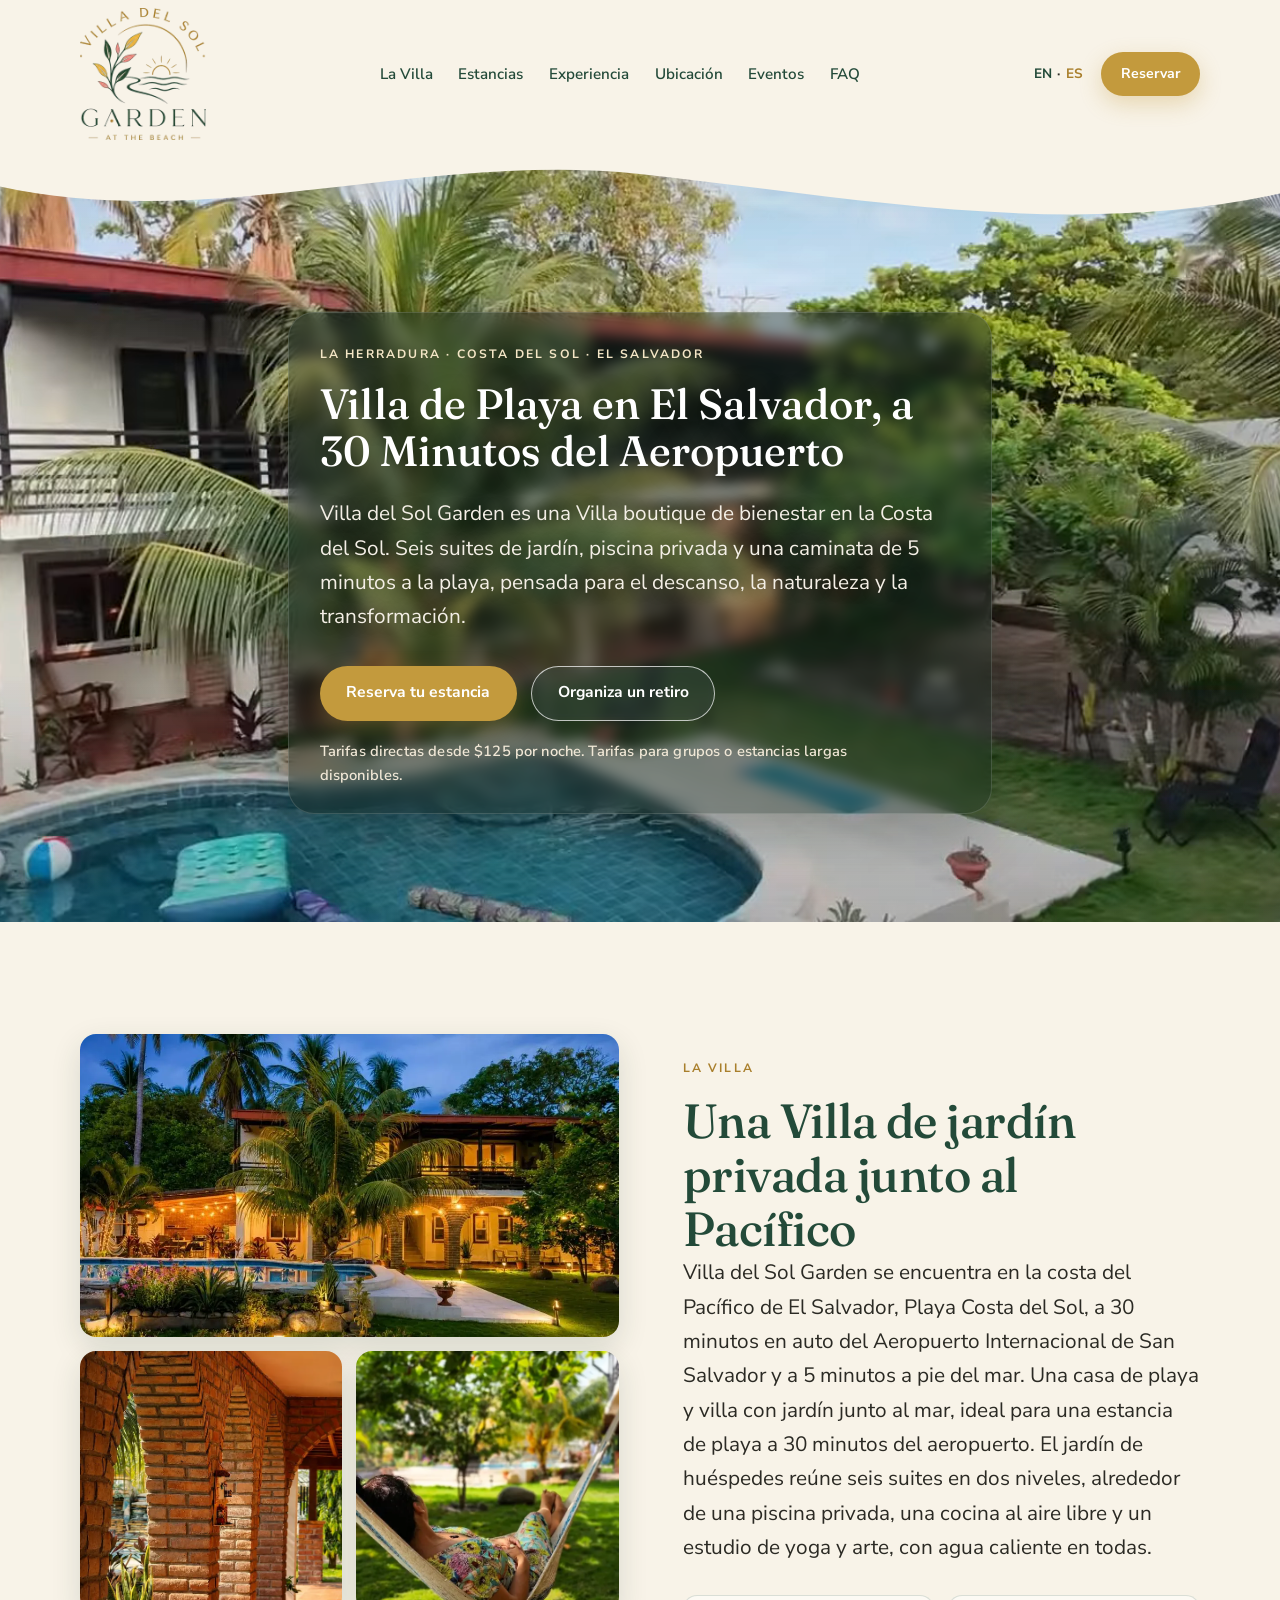
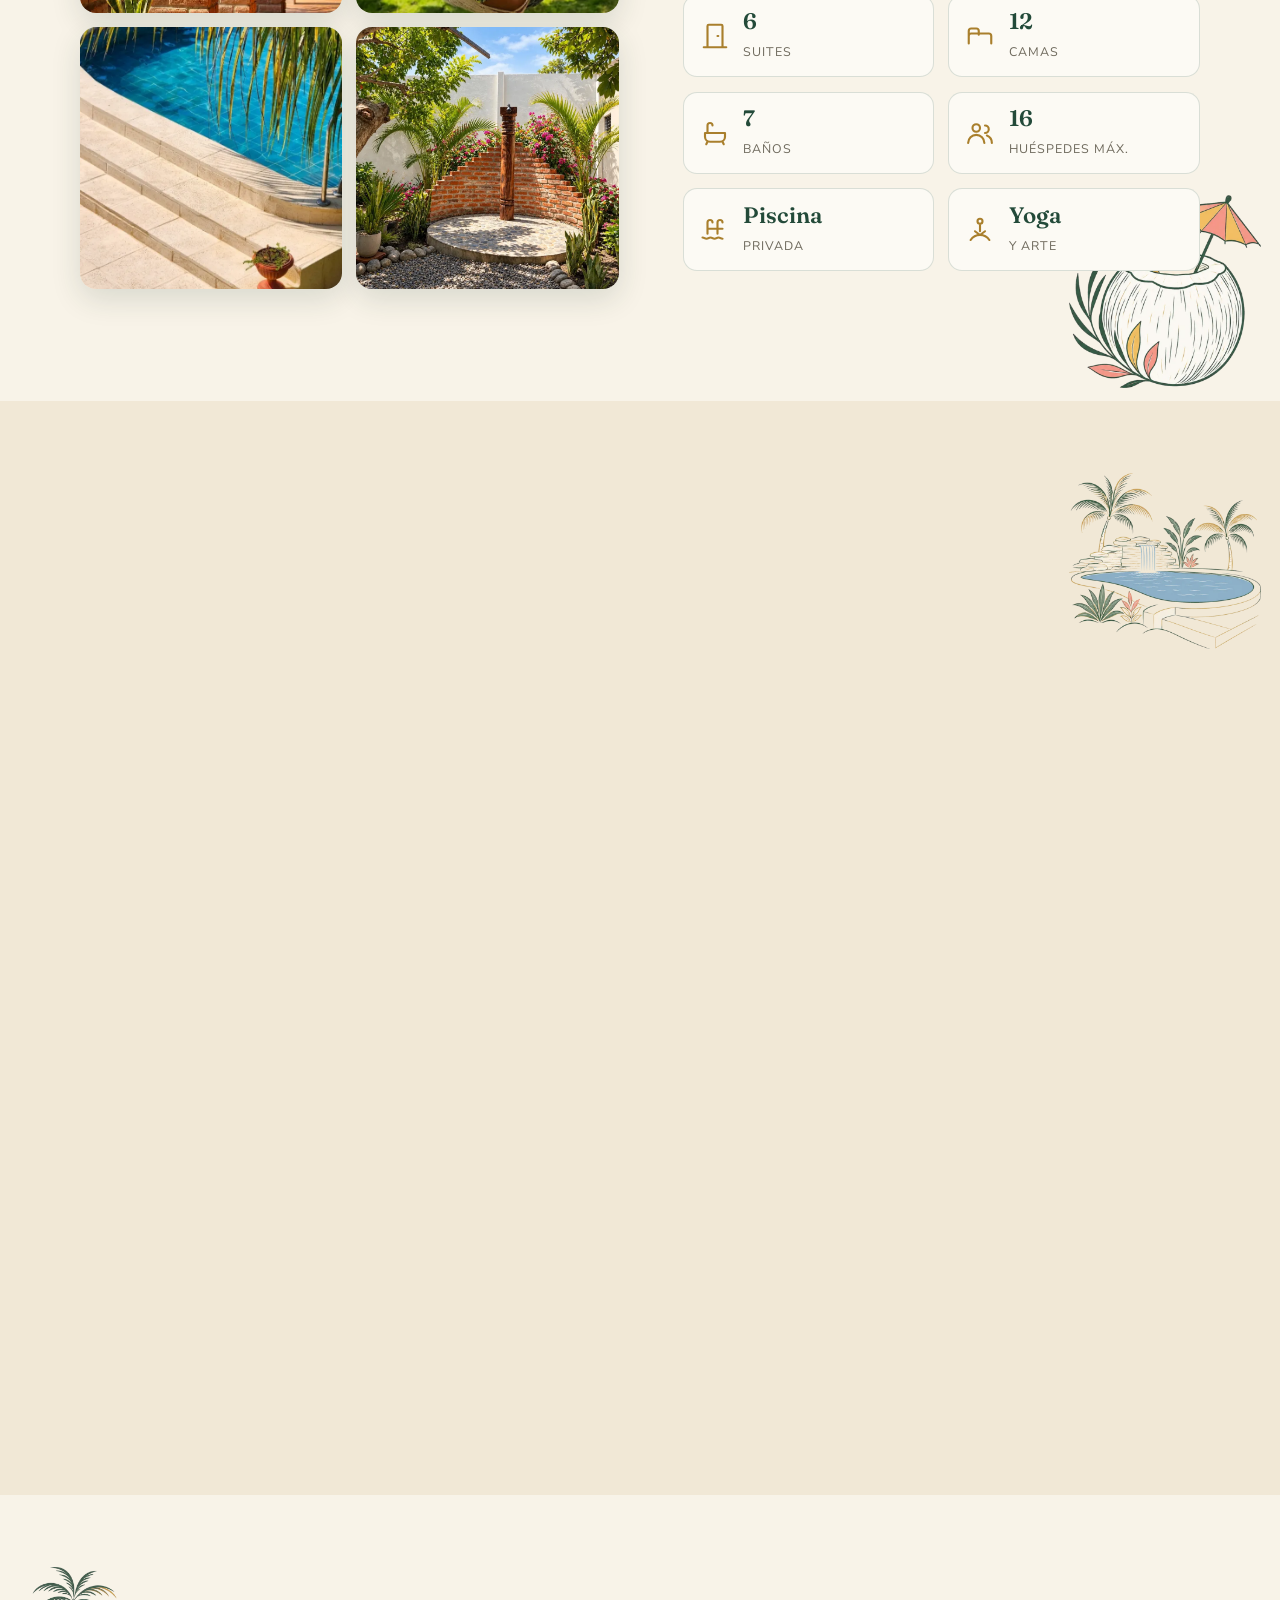
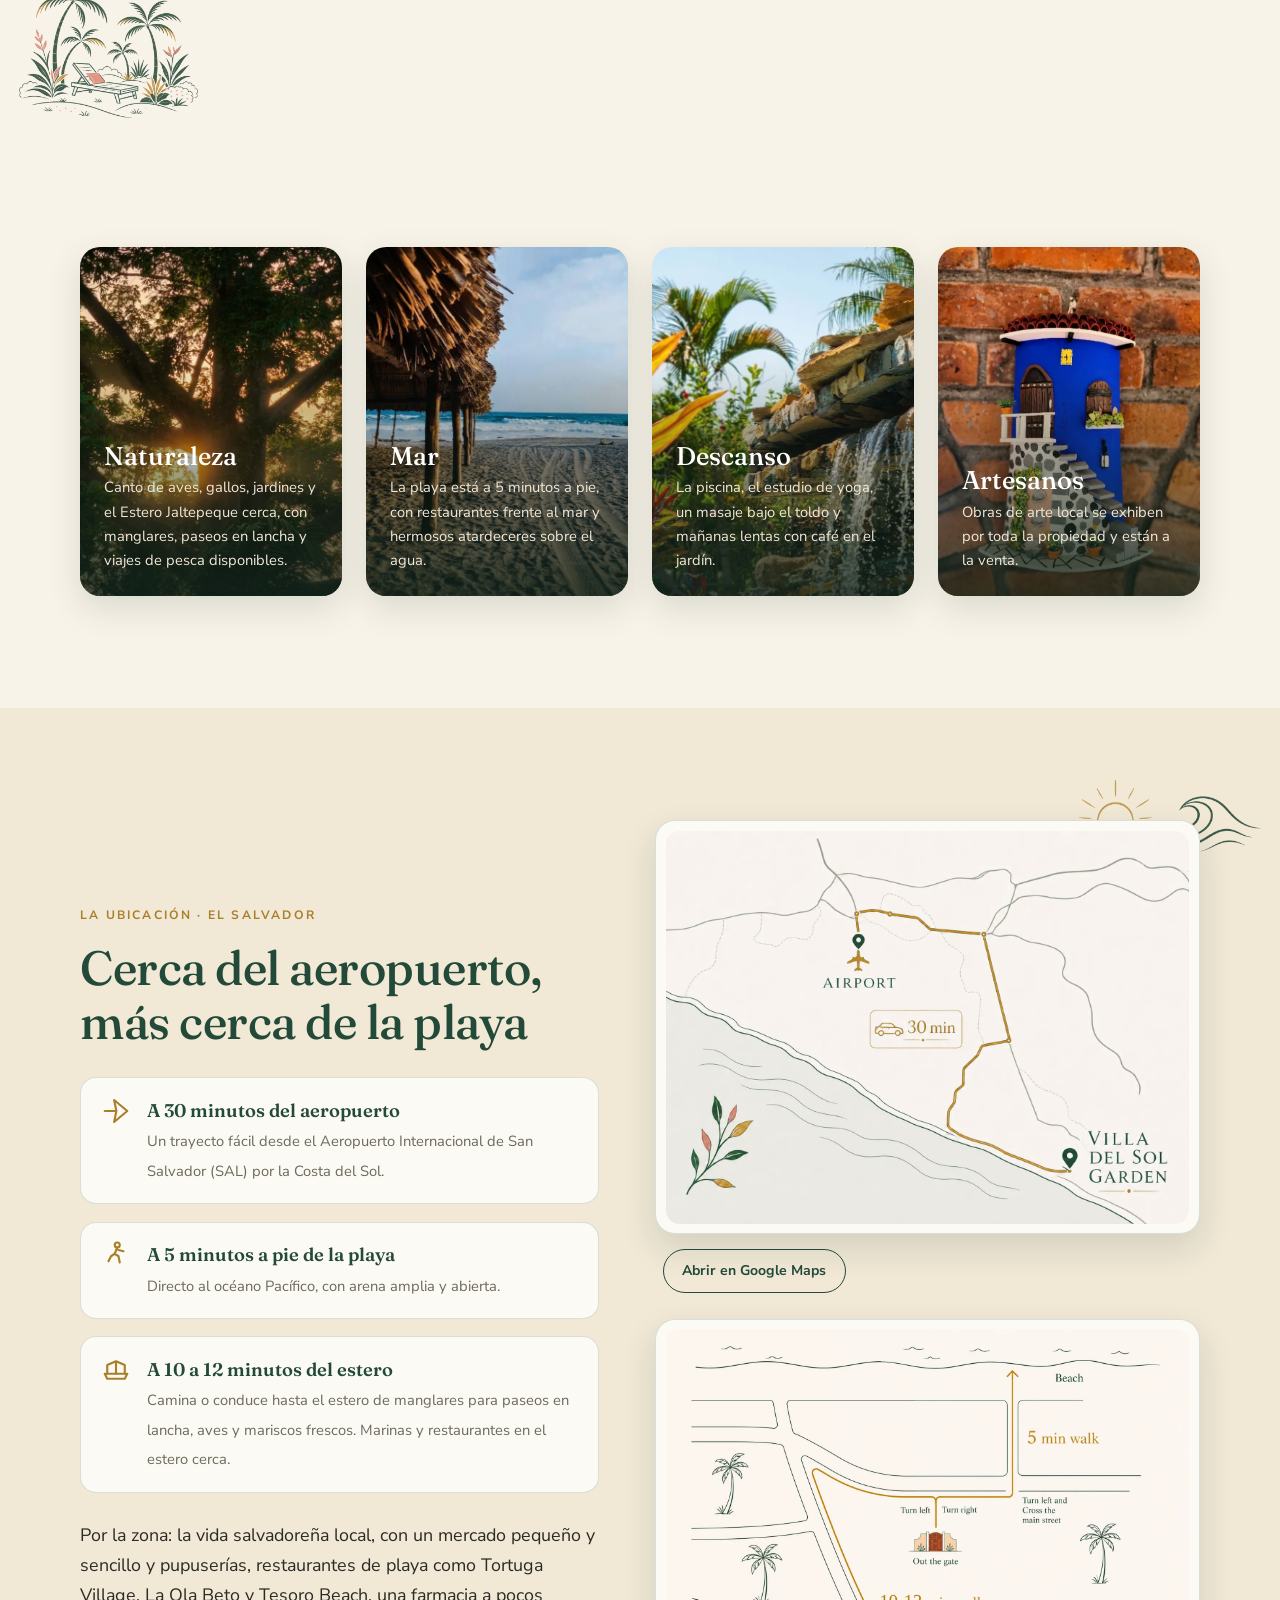
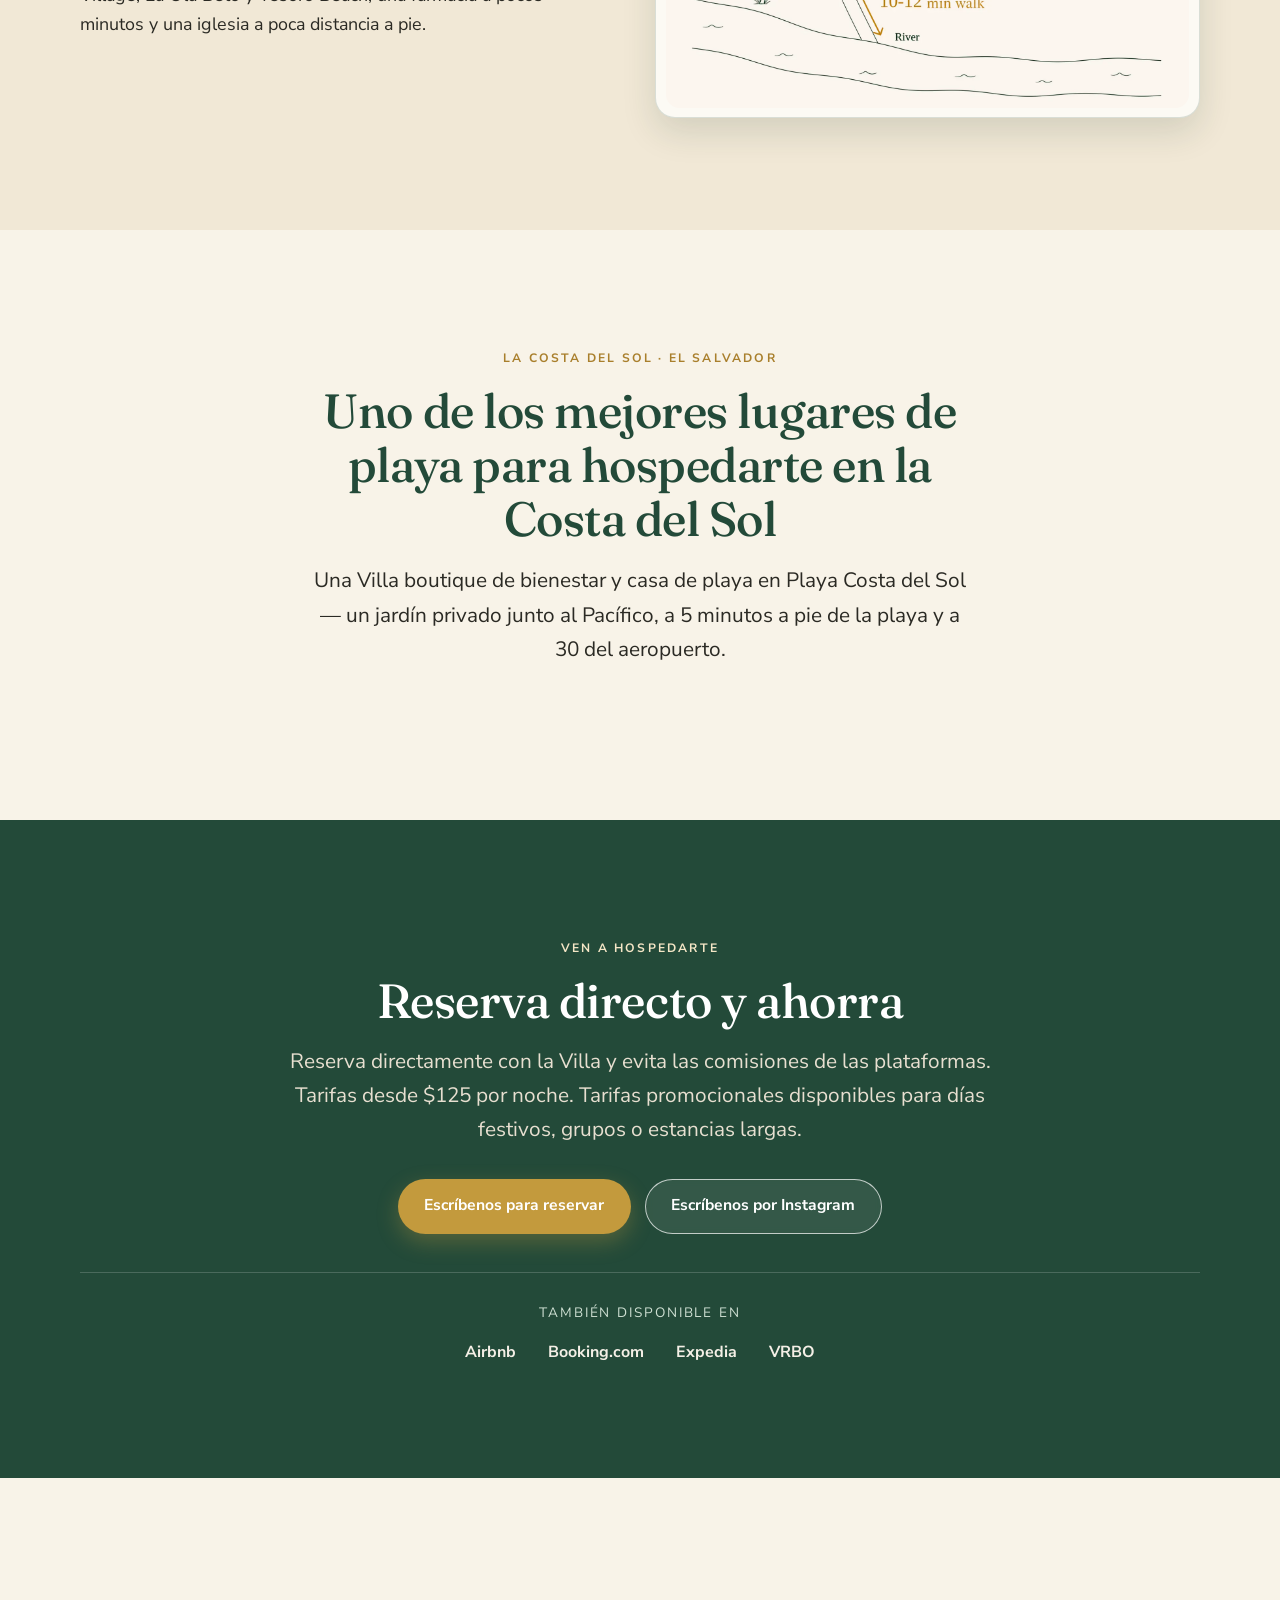
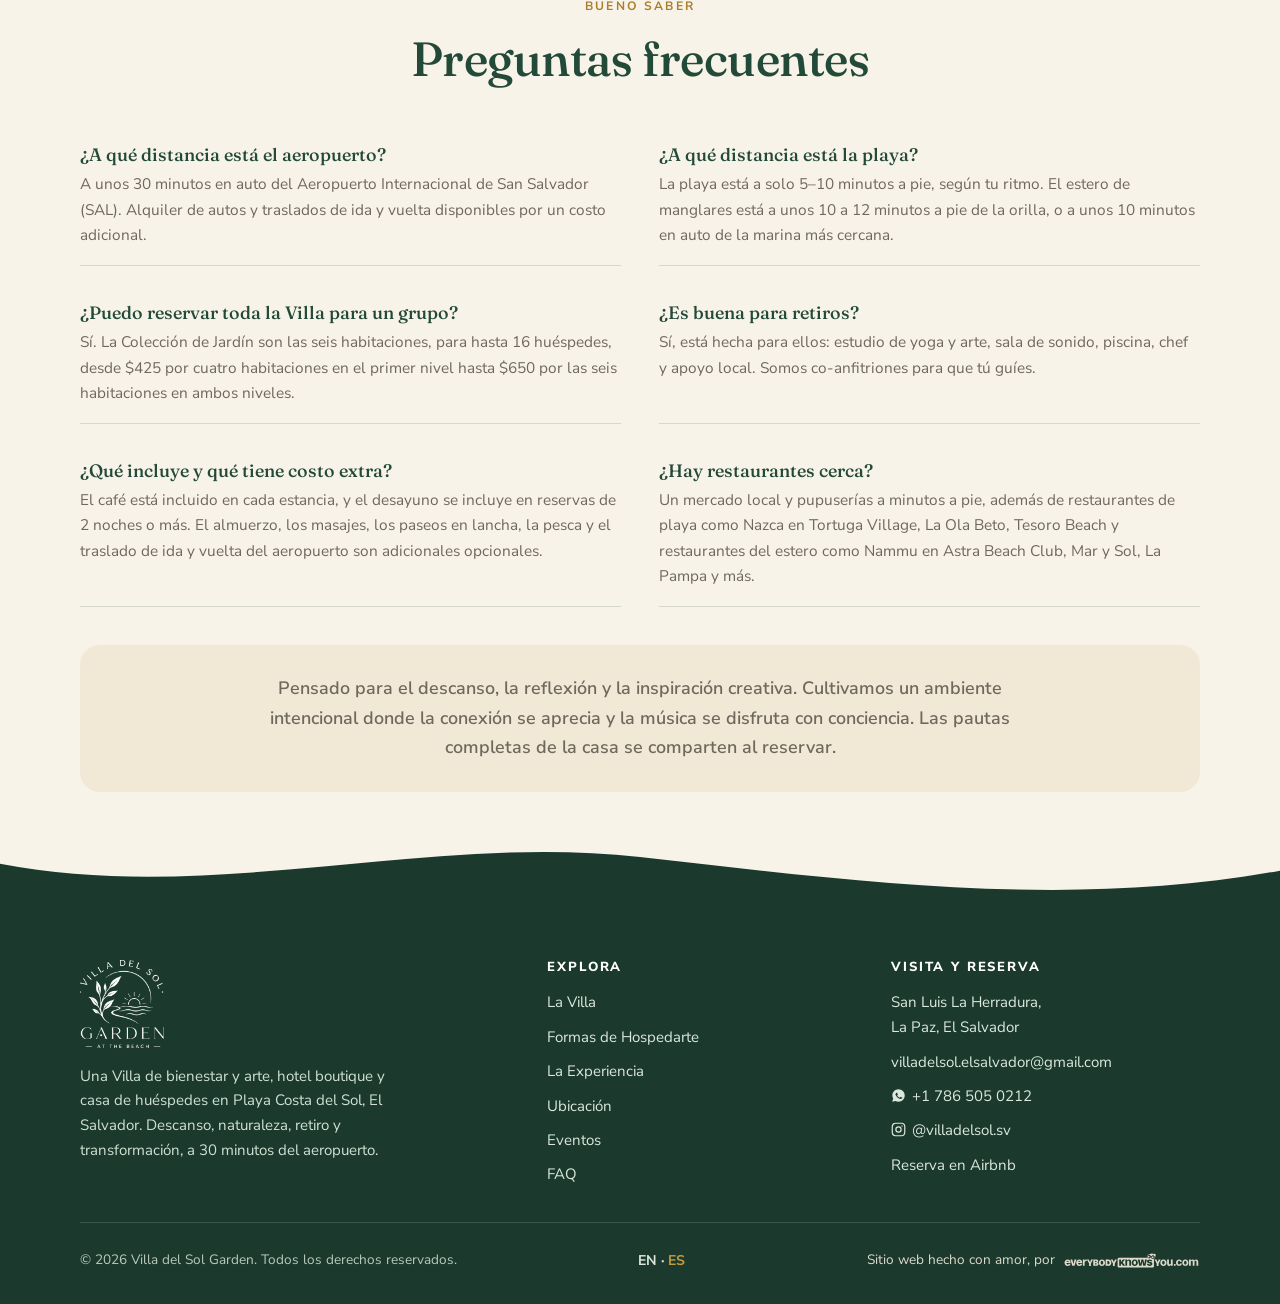
==== commit f09bd971: "Estero/river walk time to 10-12 min site-wide + refresh walk map (EN + ES) The estero and river are " ====
--- a/es/index.html
+++ b/es/index.html
@@ -114,7 +114,7 @@
   "inLanguage": "es",
   "mainEntity": [
     {"@type":"Question","name":"A que distancia esta del aeropuerto?","acceptedAnswer":{"@type":"Answer","text":"A unos 30 minutos en auto del Aeropuerto Internacional de San Salvador (SAL), en la Costa del Sol cerca de La Herradura."}},
-    {"@type":"Question","name":"A que distancia esta la playa?","acceptedAnswer":{"@type":"Answer","text":"El Pacifico esta a unos 5 minutos a pie, y el estero de manglares a unos 7 a 10 minutos caminando."}},
+    {"@type":"Question","name":"A que distancia esta la playa?","acceptedAnswer":{"@type":"Answer","text":"El Pacifico esta a unos 5 minutos a pie, y el estero de manglares a unos 10 a 12 minutos caminando."}},
     {"@type":"Question","name":"Puedo reservar toda la Villa para un grupo?","acceptedAnswer":{"@type":"Answer","text":"Si. La Coleccion de Jardin son las seis habitaciones, para hasta 16 huespedes, desde 425 dolares por cuatro habitaciones en el primer nivel hasta 650 por las seis habitaciones en ambos niveles."}},
     {"@type":"Question","name":"Es buena para retiros?","acceptedAnswer":{"@type":"Answer","text":"Si. Esta hecha para retiros, con estudio de yoga y arte, sala de sonido, piscina, chef y apoyo local. La anfitriona co-organiza para que los facilitadores solo guien."}},
     {"@type":"Question","name":"Que incluye y que tiene costo extra?","acceptedAnswer":{"@type":"Answer","text":"El cafe esta incluido en cada estancia, y el desayuno se incluye en reservas de 2 noches o mas. El almuerzo, los masajes, los paseos en lancha, la pesca y el traslado del aeropuerto son adicionales opcionales."}},
@@ -279,7 +279,7 @@
           <div class="loc-facts">
             <div class="loc-fact"><svg viewBox="0 0 24 24" fill="none" stroke="currentColor" stroke-width="1.7" stroke-linecap="round" stroke-linejoin="round"><path d="M10.5 3.2 21 12l-10.5 8.8 1.8-8.8-1.8-8.8Z"/><path d="M3 12h8.5"/></svg><div><b>A 30 minutos del aeropuerto</b><span>Un trayecto f&aacute;cil desde el Aeropuerto Internacional de San Salvador (SAL) por la Costa del Sol.</span></div></div>
             <div class="loc-fact"><svg viewBox="0 0 24 24" fill="none" stroke="currentColor" stroke-width="1.7" stroke-linecap="round" stroke-linejoin="round"><circle cx="13" cy="4" r="2"/><path d="M13 6l-2 5 3 2 1 5M11 11l-3 2-2 4M14 8l4 1"/></svg><div><b>A 5 minutos a pie de la playa</b><span>Directo al oc&eacute;ano Pac&iacute;fico, con arena amplia y abierta.</span></div></div>
-            <div class="loc-fact"><svg viewBox="0 0 24 24" fill="none" stroke="currentColor" stroke-width="1.7" stroke-linecap="round" stroke-linejoin="round"><path d="M3 15h18l-2 4H5l-2-4Z"/><path d="M5 15V8l7-3 7 3v7M12 5v10"/></svg><div><b>A 7 a 10 minutos del estero</b><span>Camina o conduce hasta el estero de manglares para paseos en lancha, aves y mariscos frescos. Marinas y restaurantes en el estero cerca.</span></div></div>
+            <div class="loc-fact"><svg viewBox="0 0 24 24" fill="none" stroke="currentColor" stroke-width="1.7" stroke-linecap="round" stroke-linejoin="round"><path d="M3 15h18l-2 4H5l-2-4Z"/><path d="M5 15V8l7-3 7 3v7M12 5v10"/></svg><div><b>A 10 a 12 minutos del estero</b><span>Camina o conduce hasta el estero de manglares para paseos en lancha, aves y mariscos frescos. Marinas y restaurantes en el estero cerca.</span></div></div>
           </div>
           <p>Por la zona: la vida salvadore&ntilde;a local, con un mercado peque&ntilde;o y sencillo y pupuser&iacute;as, restaurantes de playa como Tortuga Village, La Ola Beto y Tesoro Beach, una farmacia a pocos minutos y una iglesia a poca distancia a pie.</p>
         </div>
@@ -337,7 +337,7 @@
       </div>
       <div class="faq-grid reveal">
         <div class="faq-item"><h3>&iquest;A qu&eacute; distancia est&aacute; el aeropuerto?</h3><p>A unos 30 minutos en auto del Aeropuerto Internacional de San Salvador (SAL). Alquiler de autos y traslados de ida y vuelta disponibles por un costo adicional.</p></div>
-        <div class="faq-item"><h3>&iquest;A qu&eacute; distancia est&aacute; la playa?</h3><p>La playa est&aacute; a solo 5&ndash;10 minutos a pie, seg&uacute;n tu ritmo. El estero de manglares est&aacute; a unos 7 a 10 minutos a pie de la orilla, o a unos 10 minutos en auto de la marina m&aacute;s cercana.</p></div>
+        <div class="faq-item"><h3>&iquest;A qu&eacute; distancia est&aacute; la playa?</h3><p>La playa est&aacute; a solo 5&ndash;10 minutos a pie, seg&uacute;n tu ritmo. El estero de manglares est&aacute; a unos 10 a 12 minutos a pie de la orilla, o a unos 10 minutos en auto de la marina m&aacute;s cercana.</p></div>
         <div class="faq-item"><h3>&iquest;Puedo reservar toda la Villa para un grupo?</h3><p>S&iacute;. La Colecci&oacute;n de Jard&iacute;n son las seis habitaciones, para hasta 16 hu&eacute;spedes, desde $425 por cuatro habitaciones en el primer nivel hasta $650 por las seis habitaciones en ambos niveles.</p></div>
         <div class="faq-item"><h3>&iquest;Es buena para retiros?</h3><p>S&iacute;, est&aacute; hecha para ellos: estudio de yoga y arte, sala de sonido, piscina, chef y apoyo local. Somos co-anfitriones para que t&uacute; gu&iacute;es.</p></div>
         <div class="faq-item"><h3>&iquest;Qu&eacute; incluye y qu&eacute; tiene costo extra?</h3><p>El caf&eacute; est&aacute; incluido en cada estancia, y el desayuno se incluye en reservas de 2 noches o m&aacute;s. El almuerzo, los masajes, los paseos en lancha, la pesca y el traslado de ida y vuelta del aeropuerto son adicionales opcionales.</p></div>
